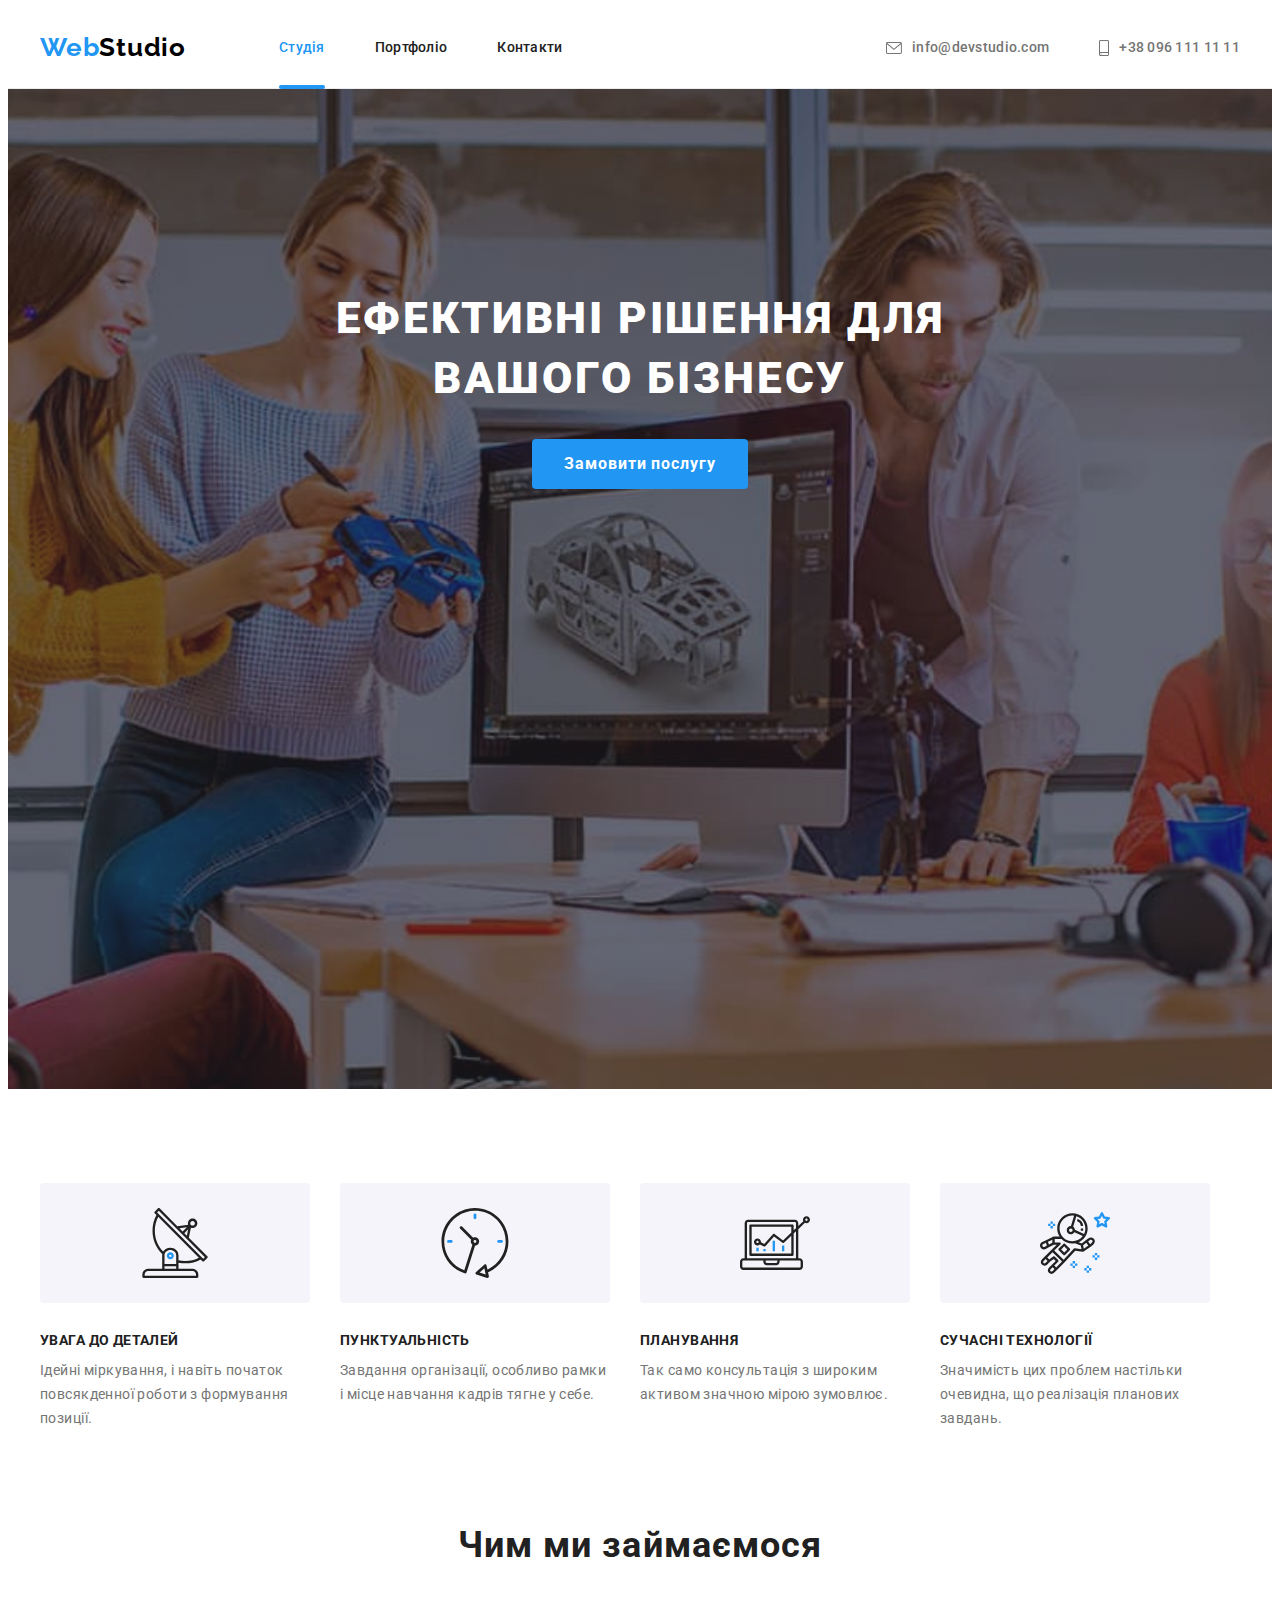
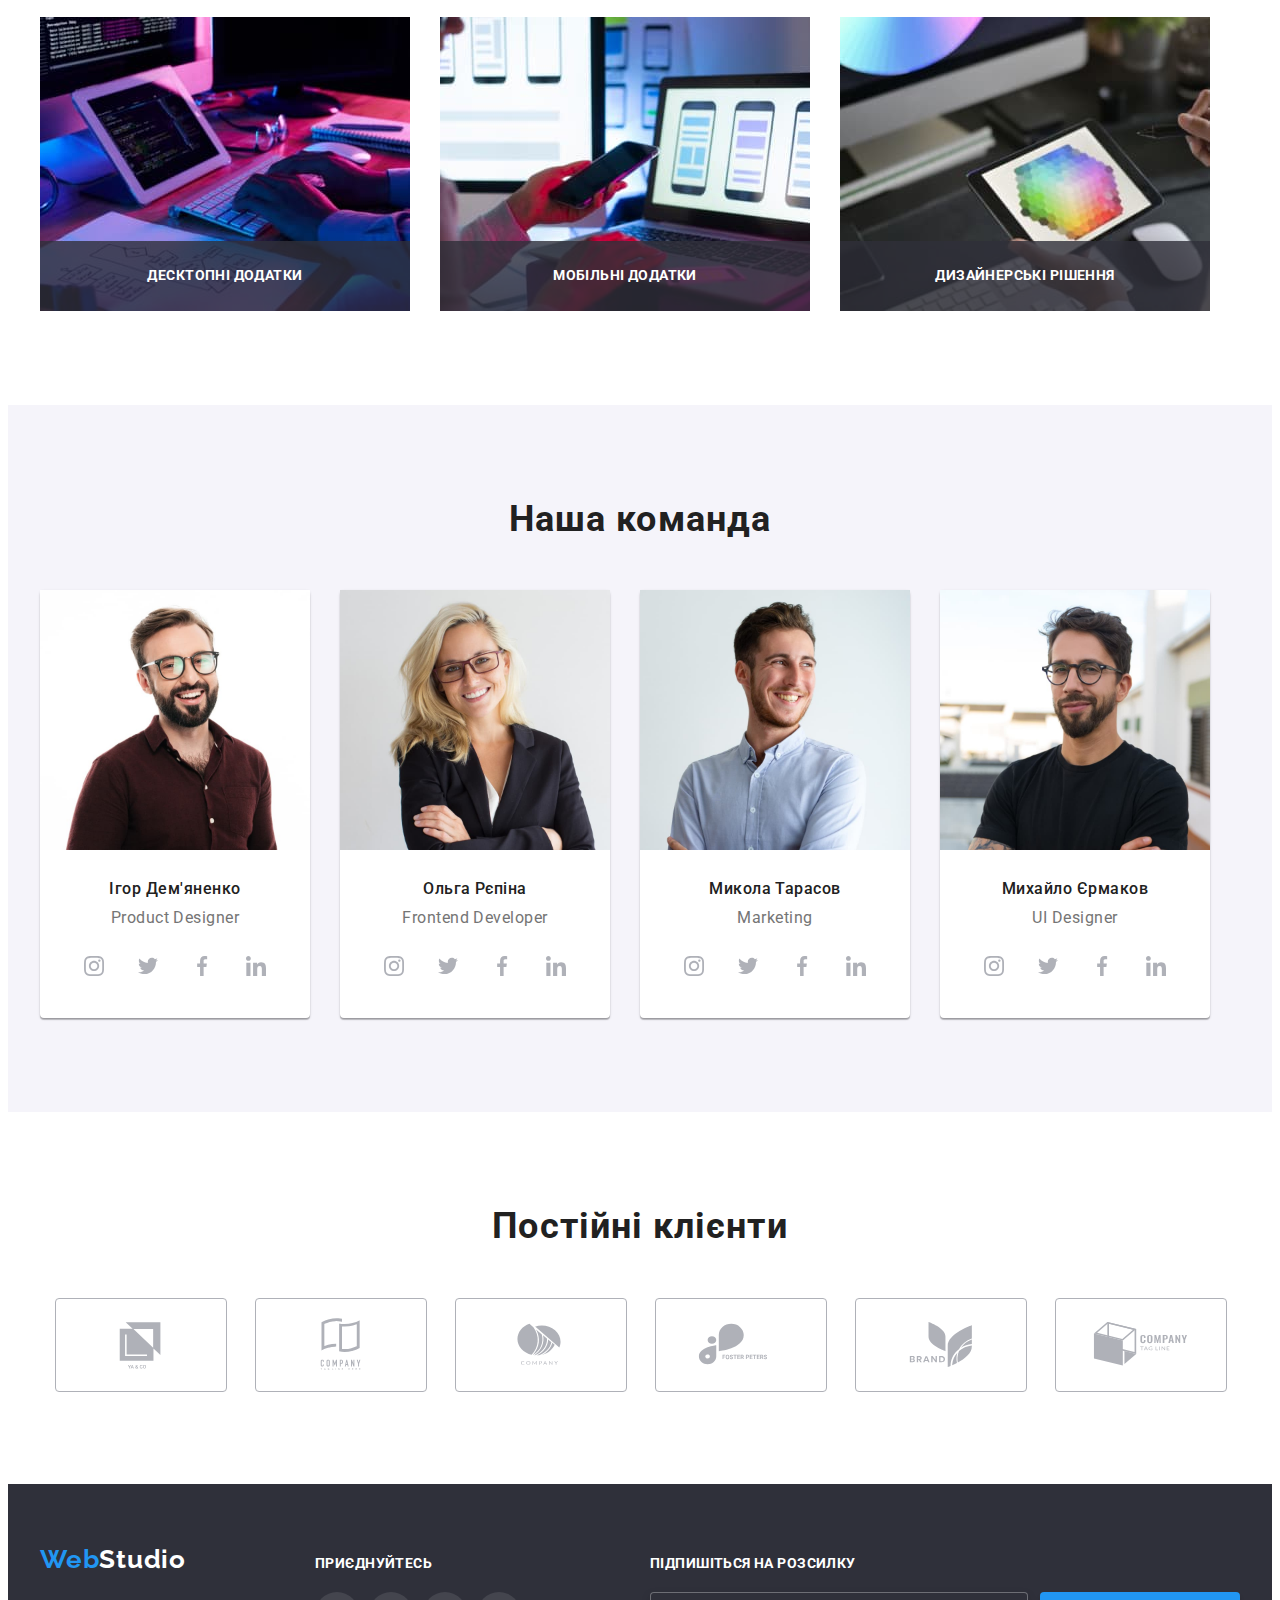
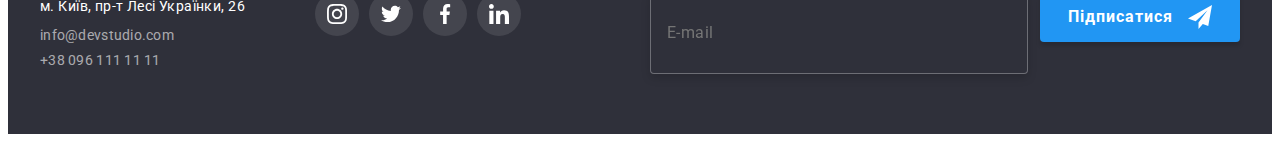
==== index.html @ d5116805 "Initial commit" ====
<!DOCTYPE html>
<html lang="uk">
  <head>
    <meta charset="UTF-8" />
    <meta http-equiv="X-UA-Compatible" content="IE=edge" />
    <meta name="viewport" content="width=device-width, initial-scale=1.0" />
    <title>Document</title>
    <link rel="preconnect" href="https://fonts.googleapis.com" />
    <link rel="preconnect" href="https://fonts.gstatic.com" crossorigin />
    <link href="https://fonts.googleapis.com/css2?family=Raleway:wght@700&family=Roboto:wght@400;500;700;900&display=swap" rel="stylesheet" />
    <!-- Modern-normalize -->
    <link
      rel="stylesheet"
      href="https://cdnjs.cloudflare.com/ajax/libs/modern-normalize/1.1.0/modern-normalize.min.css"
      integrity="sha512-wpPYUAdjBVSE4KJnH1VR1HeZfpl1ub8YT/NKx4PuQ5NmX2tKuGu6U/JRp5y+Y8XG2tV+wKQpNHVUX03MfMFn9Q=="
      crossorigin="anonymous"
      referrerpolicy="no-referrer"
    />
    <link rel="stylesheet" href="./css/main.min.css" />
    <!-- <link rel="stylesheet" href="./css/styles.css" /> -->
  </head>

  <body>
    <!--Шапка сайта-->
    <header class="header">
      <div class="container header__container">
        <a href="./index.html" class="logo" lang="en"><span class="logo-web">Web</span>Studio</a>
        <nav>
          <ul class="header__list">
            <li class="header__item"><a href="./index.html" class="header__link--act">Студія</a></li>
            <li class="header__item"><a href="./portfolio.html" class="header__link">Портфоліо</a></li>
            <li class="header__item"><a href="" class="header__link">Контакти</a></li>
          </ul>
        </nav>
        <ul class="header-contact">
          <li class="header-contact__item">
            <a href="mailto:info@devstudio.com" class="header-contact__link"
              ><svg class="header-contact__icon" width="16" height="12">
                <use xlink:href="./img/img-dz-four/symbol-defs.svg#email"></use></svg
              >info@devstudio.com</a
            >
          </li>
          <li class="header-contact__item">
            <a href="tel:+380961111111" class="header-contact__link"
              ><svg class="header-contact__icon" width="10" height="16">
                <use xlink:href="./img/img-dz-four/symbol-defs.svg#phone"></use></svg
              >+38 096 111 11 11</a
            >
          </li>
        </ul>
      </div>
    </header>
    <!-- Секция герой -->
    <main class="main-studio">
      <section class="hero bg-hero">
        <div class="hero__container">
          <h1 class="hero__slogan">Ефективні рішення для вашого бізнесу</h1>
          <button class="hero__button" name="choise" value="mainbutton" type="button" data-modal-open>Замовити послугу</button>
        </div>
        <!-- МОДАЛЬНОЕ ОКНО -->
        <div class="backdrop is-hidden" data-modal>
          <div class="modal">
            <button type="button" class="modal__btn" data-modal-close>
              <svg class="modal-btn__icon" width="18" height="18">
                <use xlink:href="./img/img-dz-four/symbol-defs.svg#close"></use>
              </svg>
            </button>
            <form class="register-form" name="register-form">
              <strong class="register-form__heading">Залиште свої дані, ми вам передзвонимо</strong>

              <div class="register-form__group" role="group">
                <label class="register-form__label">
                  <span class="register-form__name">Ім'я</span>
                  <input class="register-form__input" type="text" name="text" />
                  <svg class="register-form__icon" width="18" height="18">
                    <use href="./img/img-dz-four/symbol-defs.svg#icon-man"></use>
                  </svg>
                </label>

                <label class="register-form__label">
                  <span class="register-form__name">Телефон</span>
                  <input class="register-form__input" type="tel" name="tel" />
                  <svg class="register-form__icon" width="18" height="18">
                    <use href="./img/img-dz-four/symbol-defs.svg#icon-phone-black"></use>
                  </svg>
                </label>

                <label class="register-form__label">
                  <span class="register-form__name">Пошта</span>
                  <input class="register-form__input" type="email" name="email" />
                  <svg class="register-form__icon" width="18" height="18">
                    <use href="./img/img-dz-four/symbol-defs.svg#icon-email-black"></use>
                  </svg>
                </label>

                <label class="register-form__label">
                  <span class="register-form__title">Коментар</span>
                  <textarea class="register-form__message" name="coment" rows="4" placeholder="Введіть текст"></textarea>
                </label>
              </div>

              <label class="register-form__agreement">
                <input class="register-form__checkbox register-form__visually-hidden" type="checkbox" name="privat" id="privat" />
                <svg class="register-form__agreement-icons" width="18" height="18">
                  <use class="register-form__icon-checked" href="./img/img-dz-four/symbol-defs.svg#icon-icon-check"></use>
                  <use class="register-form__icon-unchecked" href="./img/img-dz-four/symbol-defs.svg#icon-Vector"></use>
                </svg>
                <span class="register-form__desc">Погоджуюся з розсилкою та приймаю <a class="register-form__link" href="#">Умови договору</a></span>
              </label>
              <button class="register-form__btn" type="submit">Відправити</button>
            </form>
          </div>
        </div>
      </section>
      <section class="feature">
        <div class="container">
          <h2 class="feature__hiden-txt">особливості</h2>
          <ul class="feature__list">
            <li class="feature__item">
              <div class="feature__directions-link">
                <svg class="feature__directions-icon" width="70" height="70">
                  <use xlink:href="./img/img-dz-four/symbol-defs.svg#antenna"></use>
                </svg>
              </div>
              <h3 class="feature__title">Увага до деталей</h3>
              <p class="feature__txt">Ідейні міркування, і навіть початок повсякденної роботи з формування позиції.</p>
            </li>
            <li class="feature__item">
              <div class="feature__directions-link">
                <svg class="feature__directions-icon" width="70" height="70">
                  <use xlink:href="./img/img-dz-four/symbol-defs.svg#clock"></use>
                </svg>
              </div>
              <h3 class="feature__title">Пунктуальність</h3>
              <p class="feature__txt">Завдання організації, особливо рамки і місце навчання кадрів тягне у себе.</p>
            </li>
            <li class="feature__item">
              <div class="feature__directions-link">
                <svg class="feature__directions-icon" width="70" height="70">
                  <use xlink:href="./img/img-dz-four/symbol-defs.svg#diagram"></use>
                </svg>
              </div>
              <h3 class="feature__title">Планування</h3>
              <p class="feature__txt">Так само консультація з широким активом значною мірою зумовлює.</p>
            </li>
            <li class="feature__item">
              <div class="feature__directions-link">
                <svg class="feature__directions-icon" width="70" height="70">
                  <use xlink:href="./img/img-dz-four/symbol-defs.svg#astronaut"></use>
                </svg>
              </div>
              <h3 class="feature__title">Сучасні технології</h3>
              <p class="feature__txt">Значимість цих проблем настільки очевидна, що реалізація планових завдань.</p>
            </li>
          </ul>
        </div>
      </section>
      <section class="services">
        <div class="container">
          <h2 class="services__title">Чим ми займаємося</h2>
          <ul class="services__list">
            <li class="services__item">
              <div class="services__box-imgtext">
                <img src="./img/a.jpg" class="services__works-foto" alt="чоловічі руки пишуть код" width="370" height="294" />
                <p class="services__imgtext">Десктопні додатки</p>
              </div>
            </li>
            <li class="services__item">
              <div class="services__box-imgtext">
                <img src="./img/b.jpg" class="services__works-foto" alt="жіночі руки тримають телефон" width="370" height="294" />
                <p class="services__imgtext">Мобільні додатки</p>
              </div>
            </li>
            <li class="services__item">
              <div class="services__box-imgtext">
                <img src="./img/c.jpg" class="services__works-foto" alt="жіночі руки тримають планшет та малюють на ньому" width="370" height="294" />
                <p class="services__imgtext">Дизайнерські рішення</p>
              </div>
            </li>
          </ul>
        </div>
      </section>
      <section class="team">
        <div class="container">
          <h3 class="team__title">Наша команда</h3>
          <ul class="team__list">
            <li class="team__item">
              <img src="./img/img3.jpg" class="team__foto" alt="світловолосий чоловік в окулярах та червоній сорочці" width="270" height="260" />
              <div class="team__box">
                <h3 class="team__works-name">Ігор Дем'яненко</h3>
                <p class="team__works-profession" lang="en">Product Designer</p>
                <ul class="team__socnet-list">
                  <li class="team__socnet-item">
                    <a class="team__socnet-link" href="#">
                      <svg class="team__socnet-icon" width="20" height="20">
                        <use href="./img/img-dz-four/symbol-defs.svg#instagram"></use>
                      </svg>
                    </a>
                  </li>
                  <li class="team__socnet-item">
                    <a class="team__socnet-link" href="#">
                      <svg class="team__socnet-icon" width="20" height="20">
                        <use href="./img/img-dz-four/symbol-defs.svg#twitter"></use>
                      </svg>
                    </a>
                  </li>
                  <li class="team__socnet-item">
                    <a class="team__socnet-link" href="#">
                      <svg class="team__socnet-icon" width="20" height="20">
                        <use href="./img/img-dz-four/symbol-defs.svg#facebook"></use>
                      </svg>
                    </a>
                  </li>
                  <li class="team__socnet-item">
                    <a class="team__socnet-link" href="#">
                      <svg class="team__socnet-icon" width="20" height="20">
                        <use href="./img/img-dz-four/symbol-defs.svg#linkedin"></use>
                      </svg>
                    </a>
                  </li>
                </ul>
              </div>
            </li>
            <li class="team__item">
              <img src="./img/img4.jpg" class="team__foto" alt="світловолоса жінка в окулярах та чорному жакеті" width="270" height="260" />
              <div class="team__box">
                <h3 class="team__works-name">Ольга Рєпіна</h3>
                <p class="team__works-profession" lang="en">Frontend Developer</p>
                <ul class="team__socnet-list">
                  <li class="team__socnet-item">
                    <a class="team__socnet-link" href="#">
                      <svg class="team__socnet-icon" width="20" height="20">
                        <use href="./img/img-dz-four/symbol-defs.svg#instagram"></use>
                      </svg>
                    </a>
                  </li>
                  <li class="team__socnet-item">
                    <a class="team__socnet-link" href="#">
                      <svg class="team__socnet-icon" width="20" height="20">
                        <use href="./img/img-dz-four/symbol-defs.svg#twitter"></use>
                      </svg>
                    </a>
                  </li>
                  <li class="team__socnet-item">
                    <a class="team__socnet-link" href="#">
                      <svg class="team__socnet-icon" width="20" height="20">
                        <use href="./img/img-dz-four/symbol-defs.svg#facebook"></use>
                      </svg>
                    </a>
                  </li>
                  <li class="team__socnet-item">
                    <a class="team__socnet-link" href="#">
                      <svg class="team__socnet-icon" width="20" height="20">
                        <use href="./img/img-dz-four/symbol-defs.svg#linkedin"></use>
                      </svg>
                    </a>
                  </li>
                </ul>
              </div>
            </li>
            <li class="team__item">
              <img src="./img/img5.jpg" class="team__foto" alt="світловолосий чоловік в білій сорочці" width="270" height="260" />
              <div class="team__box">
                <h3 class="team__works-name">Микола Тарасов</h3>
                <p class="team__works-profession" lang="en">Marketing</p>
                <ul class="team__socnet-list">
                  <li class="team__socnet-item">
                    <a class="team__socnet-link" href="#">
                      <svg class="team__socnet-icon" width="20" height="20">
                        <use href="./img/img-dz-four/symbol-defs.svg#instagram"></use>
                      </svg>
                    </a>
                  </li>
                  <li class="team__socnet-item">
                    <a class="team__socnet-link" href="#">
                      <svg class="team__socnet-icon" width="20" height="20">
                        <use href="./img/img-dz-four/symbol-defs.svg#twitter"></use>
                      </svg>
                    </a>
                  </li>
                  <li class="team__socnet-item">
                    <a class="team__socnet-link" href="#">
                      <svg class="team__socnet-icon" width="20" height="20">
                        <use href="./img/img-dz-four/symbol-defs.svg#facebook"></use>
                      </svg>
                    </a>
                  </li>
                  <li class="team__socnet-item">
                    <a class="team__socnet-link" href="#">
                      <svg class="team__socnet-icon" width="20" height="20">
                        <use href="./img/img-dz-four/symbol-defs.svg#linkedin"></use>
                      </svg>
                    </a>
                  </li>
                </ul>
              </div>
            </li>
            <li class="team__item">
              <img src="./img/img6.jpg" class="team__foto" alt="темноволосий чоловік в окулярах та чорній сорочці" width="270" height="260" />
              <div class="team__box">
                <h3 class="team__works-name">Михайло Єрмаков</h3>
                <p class="team__works-profession" lang="en">UI Designer</p>
                <ul class="team__socnet-list">
                  <li class="team__socnet-item">
                    <a class="team__socnet-link" href="#">
                      <svg class="team__socnet-icon" width="20" height="20">
                        <use href="./img/img-dz-four/symbol-defs.svg#instagram"></use>
                      </svg>
                    </a>
                  </li>
                  <li class="team__socnet-item">
                    <a class="team__socnet-link" href="#">
                      <svg class="team__socnet-icon" width="20" height="20">
                        <use href="./img/img-dz-four/symbol-defs.svg#twitter"></use>
                      </svg>
                    </a>
                  </li>
                  <li class="team__socnet-item">
                    <a class="team__socnet-link" href="#">
                      <svg class="team__socnet-icon" width="20" height="20">
                        <use href="./img/img-dz-four/symbol-defs.svg#facebook"></use>
                      </svg>
                    </a>
                  </li>
                  <li class="team__socnet-item">
                    <a class="team__socnet-link" href="#">
                      <svg class="team__socnet-icon" width="20" height="20">
                        <use href="./img/img-dz-four/symbol-defs.svg#linkedin"></use>
                      </svg>
                    </a>
                  </li>
                </ul>
              </div>
            </li>
          </ul>
        </div>
      </section>
      <section class="client">
        <div class="container">
          <h3 class="client__title">Постійні клієнти</h3>
          <ul class="client__list">
            <li class="client__item">
              <a class="client__link" href="#"
                ><svg class="client__logo" width="106" height="60">
                  <use href="./img/img-dz-four/symbol-defs.svg#Logo1"></use></svg
              ></a>
            </li>
            <li class="client__item">
              <a class="client__link" href="#"
                ><svg class="client__logo" width="106" height="60">
                  <use href="./img/img-dz-four/symbol-defs.svg#Logo2"></use></svg
              ></a>
            </li>
            <li class="client__item">
              <a class="client__link" href="#"
                ><svg class="client__logo" width="106" height="60">
                  <use href="./img/img-dz-four/symbol-defs.svg#Logo3"></use></svg
              ></a>
            </li>
            <li class="client__item">
              <a class="client__link" href="#"
                ><svg class="client__logo" width="106" height="60">
                  <use href="./img/img-dz-four/symbol-defs.svg#Logo4"></use></svg
              ></a>
            </li>
            <li class="client__item">
              <a class="client__link" href="#"
                ><svg class="client__logo" width="106" height="60">
                  <use href="./img/img-dz-four/symbol-defs.svg#Logo5"></use></svg
              ></a>
            </li>
            <li class="client__item">
              <a class="client__link" href="#"
                ><svg class="client__logo" width="106" height="60">
                  <use href="./img/img-dz-four/symbol-defs.svg#Logo6"></use></svg
              ></a>
            </li>
          </ul>
        </div>
      </section>
    </main>

    <footer class="footer">
      <div class="container footer__container">
        <div>
          <a href="./index.html" class="footer__logo" lang="en"><span class="logo-web">Web</span>Studio</a>
          <address class="footer__address">
            <ul class="footer__list">
              <li class="footer__item"><a href="" class="footer__map">м. Київ, пр-т Лесі Українки, 26</a></li>
              <li class="footer__item"><a href="mailto:info@devstudio.com" class="footer__contact">info@devstudio.com</a></li>
              <li class="footer__item"><a href="tel:+380961111111" class="footer__contact">+38 096 111 11 11</a></li>
            </ul>
          </address>
        </div>
        <div class="footer__goin">
          <p class="footer__title">приєднуйтесь</p>
          <ul class="footer__soc-list">
            <li class="footer__soc-item">
              <a href="#" class="footer__soc-link">
                <svg class="footer__soc-icon" width="20" height="20">
                  <use xlink:href="./img/img-dz-four/symbol-defs.svg#instagram"></use>
                </svg>
              </a>
            </li>
            <li class="footer__soc-item">
              <a href="#" class="footer__soc-link">
                <svg class="footer__soc-icon" width="20" height="20">
                  <use xlink:href="./img/img-dz-four/symbol-defs.svg#twitter"></use>
                </svg>
              </a>
            </li>
            <li class="footer__soc-item">
              <a href="#" class="footer__soc-link">
                <svg class="footer__soc-icon" width="20" height="20">
                  <use xlink:href="./img/img-dz-four/symbol-defs.svg#facebook"></use>
                </svg>
              </a>
            </li>
            <li class="footer__soc-item">
              <a href="#" class="footer__soc-link">
                <svg class="footer__soc-icon" width="20" height="20">
                  <use xlink:href="./img/img-dz-four/symbol-defs.svg#linkedin"></use>
                </svg>
              </a>
            </li>
          </ul>
        </div>
        <div class="footer__subscribe">
          <p class="footer__subscribe-title">Підпишіться на розсилку</p>
          <form action="#" class="footer__subscribe-form">
            <input type="email" name="email" class="footer__subscribe-email" placeholder="E-mail" />
            <button type="submit" class="footer__subscribe-button">
              Підписатися<svg width="24" height="24" class="footer__subscribe-img">
                <use xlink:href="./img/img-dz-four/symbol-defs.svg#icon-icon-send"></use>
              </svg>
            </button>
          </form>
        </div>
      </div>
    </footer>
    <script src="./js/modal.js"></script>
  </body>
</html>
---- css/main.min.css ----
body{background-color:#fff;color:#757575;font-family:roboto,sans-serif}ul{list-style:none;margin:0;padding:0}.container{width:1200px;padding-left:15px;padding-right:15px;margin-left:auto;margin-right:auto}h1,h2,h3,h4,h5,h6,p{margin:0}img{display:block;max-width:100%;height:auto}section{padding-top:94px;padding-bottom:94px}.header{background-color:#fff;border-bottom:1px solid #ececec}.header__container{display:-webkit-box;display:-ms-flexbox;display:flex;-webkit-box-align:center;-ms-flex-align:center;align-items:center}nav{display:-webkit-box;display:-ms-flexbox;display:flex;-webkit-box-pack:center;-ms-flex-pack:center;justify-content:center}.header__item{margin-right:50px}.header__item:last-child{margin-right:0}.logo{padding-top:24px;padding-bottom:25px;display:-webkit-inline-box;display:-ms-inline-flexbox;display:inline-flex;margin-right:93px;font-family:Raleway;font-size:26px;font-weight:700;line-height:1.19;letter-spacing:.03em;color:#000;text-decoration:none}.logo-web{color:#2196f3}.header__list{display:-webkit-box;display:-ms-flexbox;display:flex;-webkit-box-orient:horizontal;-webkit-box-direction:normal;-ms-flex-direction:row;flex-direction:row}.header__link,.header__link--act{display:inline-block;padding-top:32px;padding-bottom:32px;font-size:14px;font-weight:500;line-height:1.14;letter-spacing:.02em;color:#212121;text-decoration:none;-webkit-transition:color 250ms cubic-bezier(0.4, 0, 0.2, 1);transition:color 250ms cubic-bezier(0.4, 0, 0.2, 1)}.header__link:hover,.header__link--act:hover,.header__link:focus,.header__link--act:focus{color:#2196f3}.header__link--act{color:#2196f3;position:relative}.header__link--act:hover,.header__link--act:focus{color:#2196f3}.header__link--act::after{content:"";position:absolute;bottom:-1px;left:0;display:block;width:100%;height:4px;background-color:#2196f3;border-radius:2px}.header-contact{margin-left:auto;display:-webkit-box;display:-ms-flexbox;display:flex;-webkit-box-orient:horizontal;-webkit-box-direction:normal;-ms-flex-direction:row;flex-direction:row}.header-contact__item{margin-right:50px}.header-contact__item:last-child{margin-right:0}.header-contact__link{display:-webkit-box;display:-ms-flexbox;display:flex;-webkit-box-align:center;-ms-flex-align:center;align-items:center;padding-top:32px;padding-bottom:32px;font-size:14px;font-weight:500;line-height:1.14;letter-spacing:.02em;color:#757575;text-decoration:none;-webkit-transition:color 250ms cubic-bezier(0.4, 0, 0.2, 1);transition:color 250ms cubic-bezier(0.4, 0, 0.2, 1)}.header-contact__link:hover,.header-contact__link:focus{color:#2196f3}.header-contact__link:hover .header-contact__icon,.header-contact__link:focus .header-contact__icon{fill:#2196f3}.header-contact__icon{fill:#757575;margin-right:10px;-webkit-transition:fill 250ms cubic-bezier(0.4, 0, 0.2, 1);transition:fill 250ms cubic-bezier(0.4, 0, 0.2, 1)}.hero{padding-top:200px;padding-bottom:200px}.hero>.hero__container{text-align:center;width:700px;padding-left:15px;padding-right:15px;margin-left:auto;margin-right:auto}.bg-hero{max-width:1600px;min-height:600px;margin-left:auto;margin-right:auto;background-image:-webkit-gradient(linear, left top, right top, from(rgba(47, 48, 58, 0.4)), to(rgba(47, 48, 58, 0.4))),url(../img/img-dz-four/мм.jpg);background-image:linear-gradient(to right, rgba(47, 48, 58, 0.4), rgba(47, 48, 58, 0.4)),url(../img/img-dz-four/мм.jpg);background-repeat:no-repeat;background-position:center;background-size:cover;background-color:#2f303a}.hero__slogan{font-size:44px;font-weight:900;line-height:1.36;letter-spacing:.06em;margin-bottom:30px;text-transform:uppercase;color:#fff}.hero__button{font-family:inherit;font-size:16px;font-weight:700;line-height:1.87;letter-spacing:.06em;border-radius:4px;padding:10px 32px;display:inline-block;min-width:216px;text-align:center;border:0px;cursor:pointer;color:#fff;background-color:#2196f3;-webkit-transition:background-color 250ms cubic-bezier(0.4, 0, 0.2, 1);transition:background-color 250ms cubic-bezier(0.4, 0, 0.2, 1)}.hero__button:hover,.hero__button:focus{background-color:#188ce8}.backdrop{position:fixed;top:0;left:0;width:100%;height:100%;background:rgba(0,0,0,.2);opacity:1;-webkit-transition:opacity 1400ms linear,visibility 1400ms linear;transition:opacity 1400ms linear,visibility 1400ms linear}.backdrop.is-hidden{opacity:0;visibility:hidden;pointer-events:none}.backdrop.is-hidden .modal{opacity:0;visibility:hidden;pointer-events:none;-webkit-transform:translate(-50%, -50%) scale(1) rotate(0deg);transform:translate(-50%, -50%) scale(1) rotate(0deg);-webkit-transition:opacity 1400ms linear,visibility 1400ms linear;transition:opacity 1400ms linear,visibility 1400ms linear}.modal{position:absolute;top:50%;left:50%;-webkit-transform:translate(-50%, -50%);transform:translate(-50%, -50%);width:528px;height:581px;background:#fff;-webkit-box-shadow:0px 1px 3px rgba(0,0,0,.12),0px 1px 1px rgba(0,0,0,.14),0px 2px 1px rgba(0,0,0,.2);box-shadow:0px 1px 3px rgba(0,0,0,.12),0px 1px 1px rgba(0,0,0,.14),0px 2px 1px rgba(0,0,0,.2);border-radius:4px;-webkit-transition:-webkit-transform 500ms ease-in-out;transition:-webkit-transform 500ms ease-in-out;transition:transform 500ms ease-in-out;transition:transform 500ms ease-in-out, -webkit-transform 500ms ease-in-out;padding:40px}.modal__btn{position:absolute;top:8px;right:8px;display:-webkit-box;display:-ms-flexbox;display:flex;-webkit-box-align:center;-ms-flex-align:center;align-items:center;-webkit-box-pack:center;-ms-flex-pack:center;justify-content:center;width:30px;height:30px;background:#fff;border:1px solid rgba(0,0,0,.1);border-radius:50%;cursor:pointer}.modal__btn>.modal-btn__icon{fill:#000;-webkit-transition:fill 250ms cubic-bezier(0.4, 0, 0.2, 1);transition:fill 250ms cubic-bezier(0.4, 0, 0.2, 1)}.modal__btn:hover .modal-btn__icon,.modal__btn:focus .modal-btn__icon{fill:#2196f3}.register-form__visually-hidden{position:absolute;width:1px;height:1px;margin:-1px;border:0;padding:0;white-space:nowrap;-webkit-clip-path:inset(100%);clip-path:inset(100%);clip:rect(0 0 0 0);overflow:hidden}.register-form__heading{display:block;text-align:center;font-size:20px;margin-bottom:12px;color:#212121;line-height:1.15;letter-spacing:.03em}.register-form__group{margin-bottom:20px}.register-form__label{position:relative;display:block;margin-bottom:10px}.register-form__label:last-child{margin-bottom:0}.register-form__name{display:block;font-size:12px;margin-bottom:4px;line-height:1.1666666667}.register-form__input{width:100%;display:block;height:40px;padding-left:42px;padding-right:42px;border:1px solid rgba(33,33,33,.2);border-radius:4px;outline:rgba(0,0,0,0);-webkit-transition:border-color 400ms;transition:border-color 400ms}.register-form__input:focus,.register-form__input:hover{border-color:#2196f3}.register-form__input:focus~.register-form__icon,.register-form__input:hover~.register-form__icon{fill:#2196f3}.register-form__icon{position:absolute;fill:#212121;top:50%;left:10px;-webkit-transition:fill 400ms;transition:fill 400ms}.register-form__title{display:block;font-size:14px;margin-bottom:4px}.register-form__message{display:block;width:100%;height:120px;padding:18px;font-size:14px;resize:none;outline:rgba(0,0,0,0);border:1px solid rgba(33,33,33,.2);border-radius:4px}.register-form__message::-webkit-input-placeholder{font-size:12px}.register-form__message::-moz-placeholder{font-size:12px}.register-form__message:-ms-input-placeholder{font-size:12px}.register-form__message::-ms-input-placeholder{font-size:12px}.register-form__message::placeholder{font-size:12px}.register-form__message:hover,.register-form__message:focus{border-color:#2196f3}.register-form__agreement{display:-webkit-box;display:-ms-flexbox;display:flex;-webkit-box-align:center;-ms-flex-align:center;align-items:center;-webkit-box-pack:center;-ms-flex-pack:center;justify-content:center;gap:10px;margin-bottom:30px}.register-form__icon-checked{opacity:0;fill:#188ce8;-webkit-transition:opacity 400ms;transition:opacity 400ms}.register-form__checkbox:checked+.register-form__agreement-icons .register-form__icon-checked{opacity:1}.register-form__icon-unchecked{-webkit-transition:opacity 400ms;transition:opacity 400ms}.register-form__checkbox:checked+.register-form__agreement-icons .register-form__icon-unchecked{opacity:0}.register-form__checkbox+.register-form__agreement-icons .register-form__icon-unchecked{-webkit-transition:opacity 250ms cubic-bezier(0.4, 0, 0.2, 1);transition:opacity 250ms cubic-bezier(0.4, 0, 0.2, 1)}.register-form__checkbox:focus+.register-form__agreement-icons .register-form__icon-unchecked{opacity:0}.register-form__checkbox:focus+.register-form__agreement-icons{border-radius:2px;border:2px solid #188ce8}.register-form__checkbox:focus+.register-form__agreement-icons{-webkit-transition:border 250ms cubic-bezier(0.4, 0, 0.2, 1);transition:border 250ms cubic-bezier(0.4, 0, 0.2, 1)}.register-form__desc{font-size:14px;-webkit-user-select:none;-moz-user-select:none;-ms-user-select:none;user-select:none}.register-form__link{color:#2196f3}.register-form__btn{font-family:inherit;font-size:16px;font-weight:700;line-height:1.87;letter-spacing:.06em;border-radius:4px;padding:10px 52px;min-width:200px;min-height:50px;text-align:center;border:0px;cursor:pointer;color:#fff;background-color:#2196f3;-webkit-transition:background-color 250ms cubic-bezier(0.4, 0, 0.2, 1);transition:background-color 250ms cubic-bezier(0.4, 0, 0.2, 1);display:block;margin:0 auto}.register-form__btn:hover,.register-form__btn:focus{background-color:#188ce8}.feature__hiden-txt{position:absolute;width:1px;height:1px;margin:-1px;border:0;padding:0;white-space:nowrap;-webkit-clip-path:inset(100%);clip-path:inset(100%);clip:rect(0 0 0 0);overflow:hidden}.feature__list{display:-webkit-inline-box;display:-ms-inline-flexbox;display:inline-flex}.feature__item{-ms-flex-preferred-size:270px;flex-basis:270px;margin-right:30px}.feature__item:last-child{margin-right:0}.feature__directions-link{display:-webkit-box;display:-ms-flexbox;display:flex;-webkit-box-align:center;-ms-flex-align:center;align-items:center;-webkit-box-pack:center;-ms-flex-pack:center;justify-content:center;width:270px;height:120px;background:#f5f4fa;border-radius:4px;margin-bottom:30px}.feature__directions-icon{fill:#afb1b8}.feature__title{margin-top:0;margin-bottom:10px;font-size:14px;font-weight:700;line-height:1.14;letter-spacing:.03em;color:#212121;text-transform:uppercase}.feature__txt{margin-top:0;margin-bottom:0;font-size:14px;line-height:1.71;letter-spacing:.03em;color:#757575}.services{padding-top:0}.services__title{margin-bottom:50px;font-size:36px;font-weight:700;line-height:1.16;letter-spacing:.03em;text-align:center;color:#212121}.services__list{display:-webkit-box;display:-ms-flexbox;display:flex;gap:30px}.services__item{display:-webkit-box;display:-ms-flexbox;display:flex}.services__box-imgtext{position:relative}.services__imgtext{position:absolute;bottom:0;width:370px;height:70px;display:-webkit-box;display:-ms-flexbox;display:flex;-webkit-box-pack:center;-ms-flex-pack:center;justify-content:center;-webkit-box-align:center;-ms-flex-align:center;align-items:center;font-weight:700;font-size:14px;line-height:1.14;text-align:center;letter-spacing:.03em;text-transform:uppercase;color:#fff;background:rgba(47,48,58,.8)}.team{text-align:center;background-color:#f5f4fa}.team__title{margin-bottom:50px;font-size:36px;font-weight:700;line-height:1.16;letter-spacing:.03em;text-align:center;color:#212121}.team__list{display:-webkit-box;display:-ms-flexbox;display:flex;gap:30px}.team__item{background-color:#fff;border-radius:4px;width:270px;-webkit-box-shadow:0px 1px 3px rgba(0,0,0,.12),0px 1px 1px rgba(0,0,0,.14),0px 2px 1px rgba(0,0,0,.2);box-shadow:0px 1px 3px rgba(0,0,0,.12),0px 1px 1px rgba(0,0,0,.14),0px 2px 1px rgba(0,0,0,.2)}.team__item:last-child{margin-right:0}.team__foto{margin-top:0}.team__box{display:-webkit-box;display:-ms-flexbox;display:flex;-webkit-box-orient:vertical;-webkit-box-direction:normal;-ms-flex-direction:column;flex-direction:column;padding:30px}.team__works-name{margin-bottom:10px;font-size:16px;font-weight:500;line-height:1.18;letter-spacing:.03em;color:#212121}.team__works-profession{font-size:16px;line-height:1.18;letter-spacing:.03em;margin-bottom:16px}.team__socnet-list{display:-webkit-box;display:-ms-flexbox;display:flex;-webkit-box-pack:center;-ms-flex-pack:center;justify-content:center}.team__socnet-item{width:44px;height:44px;margin-right:10px}.team__socnet-item:last-child{margin-right:0px}.team__socnet-link{display:-webkit-box;display:-ms-flexbox;display:flex;-webkit-box-align:center;-ms-flex-align:center;align-items:center;-webkit-box-pack:center;-ms-flex-pack:center;justify-content:center;width:100%;height:100%;border-radius:50%;background-color:#fff;fill:#afb1b8;-webkit-transition:background-color 250ms cubic-bezier(0.4, 0, 0.2, 1),fill 250ms cubic-bezier(0.4, 0, 0.2, 1);transition:background-color 250ms cubic-bezier(0.4, 0, 0.2, 1),fill 250ms cubic-bezier(0.4, 0, 0.2, 1)}.team__socnet-link:hover,.team__socnet-link:focus{background-color:#2196f3;color:#fff;cursor:pointer}.team__socnet-link:hover .team__socnet-icon,.team__socnet-link:focus .team__socnet-icon{fill:#fff}.team__socnet-icon{fill:#afb1b8;-webkit-transition:fill 250ms cubic-bezier(0.4, 0, 0.2, 1);transition:fill 250ms cubic-bezier(0.4, 0, 0.2, 1)}.client__title{margin-bottom:50px;font-size:36px;font-weight:700;line-height:1.16;letter-spacing:.03em;text-align:center;color:#212121}.client__list{display:-webkit-box;display:-ms-flexbox;display:flex;-webkit-box-pack:center;-ms-flex-pack:center;justify-content:center;margin-top:50px}.client__item{width:170px;height:92px;margin-right:30px}.client__item:last-child{margin-right:0px}.client__link{display:-webkit-box;display:-ms-flexbox;display:flex;-webkit-box-align:center;-ms-flex-align:center;align-items:center;-webkit-box-pack:center;-ms-flex-pack:center;justify-content:center;width:100%;height:100%;outline:rgba(0,0,0,0);border:1px solid #afb1b8;border-radius:4px;background-color:#fff;-webkit-transition:border-color 250ms cubic-bezier(0.4, 0, 0.2, 1),fill 250ms cubic-bezier(0.4, 0, 0.2, 1);transition:border-color 250ms cubic-bezier(0.4, 0, 0.2, 1),fill 250ms cubic-bezier(0.4, 0, 0.2, 1)}.client__link:hover,.client__link:focus{border:1px solid #2196f3}.client__link:hover .client__logo,.client__link:focus .client__logo{fill:#2196f3}.client__logo{fill:#afb1b8;-webkit-transition:fill 250ms cubic-bezier(0.4, 0, 0.2, 1);transition:fill 250ms cubic-bezier(0.4, 0, 0.2, 1)}.footer{padding-bottom:60px;padding-top:60px;background-color:#2f303a}.footer__container{display:-webkit-box;display:-ms-flexbox;display:flex;-webkit-box-align:baseline;-ms-flex-align:baseline;align-items:baseline}.footer__logo{display:-webkit-box;display:-ms-flexbox;display:flex;margin-bottom:20px;font-family:raleway;font-size:26px;font-weight:700;line-height:1.19;letter-spacing:.03em;color:#fff;text-decoration:none}.footer__address{font-style:normal}.footer__item{margin-bottom:9px;display:-webkit-box;display:-ms-flexbox;display:flex;-webkit-box-orient:vertical;-webkit-box-direction:normal;-ms-flex-direction:column;flex-direction:column}.footer__item:last-child{margin-bottom:0}.footer__map{font-size:14px;line-height:1.71;letter-spacing:.03em;color:#fff;text-decoration:none;-webkit-transition:color 250ms cubic-bezier(0.4, 0, 0.2, 1);transition:color 250ms cubic-bezier(0.4, 0, 0.2, 1)}.footer__map:hover,.footer__map:focus{color:#2196f3}.footer__contact{font-size:14px;font-weight:400;line-height:1.14;letter-spacing:.02em;color:rgba(255,255,255,.6);text-decoration:none;-webkit-transition:color 250ms cubic-bezier(0.4, 0, 0.2, 1);transition:color 250ms cubic-bezier(0.4, 0, 0.2, 1)}.footer__contact:hover,.footer__contact:focus{color:#2196f3}.footer__goin{margin-left:70px}.footer__title{font-weight:700;font-size:14px;line-height:1.14;letter-spacing:.03em;text-transform:uppercase;color:#fff;margin-bottom:20px}.footer__soc-list{display:-webkit-box;display:-ms-flexbox;display:flex;-webkit-box-pack:normal;-ms-flex-pack:normal;justify-content:normal}.footer__soc-item{width:44px;height:44px;margin-right:10px}.footer__soc-item:last-child{margin-right:0px}.footer__soc-link{display:-webkit-box;display:-ms-flexbox;display:flex;-webkit-box-align:center;-ms-flex-align:center;align-items:center;-webkit-box-pack:center;-ms-flex-pack:center;justify-content:center;width:100%;height:100%;border-radius:50%;background-color:rgba(255,255,255,.1);-webkit-transition:background-color 250ms cubic-bezier(0.4, 0, 0.2, 1);transition:background-color 250ms cubic-bezier(0.4, 0, 0.2, 1)}.footer__soc-link:hover,.footer__soc-link:focus{background-color:#2196f3;cursor:pointer}.footer__soc-link:hover .footer__soc-icon,.footer__soc-link:focus .footer__soc-icon{fill:#fff}.footer__soc-icon{fill:#fff;-webkit-transition:fill 250ms cubic-bezier(0.4, 0, 0.2, 1);transition:fill 250ms cubic-bezier(0.4, 0, 0.2, 1)}.footer__subscribe{margin-left:auto}.footer__subscribe-title{font-weight:700;font-size:14px;line-height:1.14;letter-spacing:.03em;text-transform:uppercase;color:#fff;margin-bottom:20px}.footer__subscribe-form{position:relative;display:-webkit-box;display:-ms-flexbox;display:flex}.footer__subscribe-email{outline:none;width:358px;height:50px;border:1px solid rgba(255,255,255,.3);-webkit-filter:drop-shadow(0px 4px 4px rgba(0, 0, 0, 0.15));filter:drop-shadow(0px 4px 4px rgba(0, 0, 0, 0.15));background:#2f303a;border-radius:4px;margin-right:12px;padding-top:15px;padding-left:16px;padding-bottom:15px;font-family:"Roboto";font-weight:400;font-size:16px;letter-spacing:.03em;color:rgba(255,255,255,.6);-webkit-transition:border-color 250ms cubic-bezier(0.4, 0, 0.2, 1);transition:border-color 250ms cubic-bezier(0.4, 0, 0.2, 1)}.footer__subscribe-email:hover,.footer__subscribe-email:focus{border-color:#188ce8}.footer__subscribe-button{width:200px;display:-webkit-inline-box;display:-ms-inline-flexbox;display:inline-flex;height:50px;background:#2196f3;-webkit-box-shadow:0px 4px 4px rgba(0,0,0,.15);box-shadow:0px 4px 4px rgba(0,0,0,.15);border:0 #2196f3;border-radius:4px;font-family:"Roboto";font-weight:700;font-size:16px;line-height:1.88;letter-spacing:.06em;color:#fff;cursor:pointer;padding:10px 28px;gap:10px;-webkit-transition:background-color 250ms cubic-bezier(0.4, 0, 0.2, 1);transition:background-color 250ms cubic-bezier(0.4, 0, 0.2, 1);-webkit-box-align:center;-ms-flex-align:center;align-items:center;-webkit-box-pack:justify;-ms-flex-pack:justify;justify-content:space-between;-ms-flex-wrap:wrap;flex-wrap:wrap}.footer__subscribe-button:hover,.footer__subscribe-button:focus{background-color:#188ce8}.portfolio__hidden-txt{position:absolute;width:1px;height:1px;margin:-1px;border:0;padding:0;white-space:nowrap;-webkit-clip-path:inset(100%);clip-path:inset(100%);clip:rect(0 0 0 0);overflow:hidden}.portfolio__list{display:-webkit-box;display:-ms-flexbox;display:flex;-webkit-box-pack:center;-ms-flex-pack:center;justify-content:center;margin-bottom:50px}.portfolio__item{display:inline flex;margin-right:8px}.portfolio__item:last-child{margin-right:0}.portfolio__button{font-family:inherit;font-size:16px;font-weight:500;line-height:1.62;letter-spacing:.03em;border-radius:4px;padding:6px 22px;display:inline-block;min-width:73px;text-align:center;border:0px;cursor:pointer;background-color:#f5f4fa;-webkit-transition:background-color 250ms cubic-bezier(0.4, 0, 0.2, 1),color 250ms cubic-bezier(0.4, 0, 0.2, 1),-webkit-box-shadow 250ms cubic-bezier(0.4, 0, 0.2, 1);transition:background-color 250ms cubic-bezier(0.4, 0, 0.2, 1),color 250ms cubic-bezier(0.4, 0, 0.2, 1),-webkit-box-shadow 250ms cubic-bezier(0.4, 0, 0.2, 1);transition:background-color 250ms cubic-bezier(0.4, 0, 0.2, 1),color 250ms cubic-bezier(0.4, 0, 0.2, 1),box-shadow 250ms cubic-bezier(0.4, 0, 0.2, 1);transition:background-color 250ms cubic-bezier(0.4, 0, 0.2, 1),color 250ms cubic-bezier(0.4, 0, 0.2, 1),box-shadow 250ms cubic-bezier(0.4, 0, 0.2, 1),-webkit-box-shadow 250ms cubic-bezier(0.4, 0, 0.2, 1)}.portfolio__button:hover,.portfolio__button:focus{-webkit-box-shadow:0px 4px 4px rgba(0,0,0,.15);box-shadow:0px 4px 4px rgba(0,0,0,.15);color:#fff;background-color:#2196f3}.portfolio__button--act{font-family:inherit;font-size:16px;font-weight:500;line-height:1.62;letter-spacing:.03em;border-radius:4px;cursor:pointer;border:0px;display:inline-block;padding:6px 25px;color:#fff;background-color:#2196f3;-webkit-transition:background-color 250ms cubic-bezier(0.4, 0, 0.2, 1),color 250ms cubic-bezier(0.4, 0, 0.2, 1),-webkit-box-shadow 250ms cubic-bezier(0.4, 0, 0.2, 1);transition:background-color 250ms cubic-bezier(0.4, 0, 0.2, 1),color 250ms cubic-bezier(0.4, 0, 0.2, 1),-webkit-box-shadow 250ms cubic-bezier(0.4, 0, 0.2, 1);transition:background-color 250ms cubic-bezier(0.4, 0, 0.2, 1),color 250ms cubic-bezier(0.4, 0, 0.2, 1),box-shadow 250ms cubic-bezier(0.4, 0, 0.2, 1);transition:background-color 250ms cubic-bezier(0.4, 0, 0.2, 1),color 250ms cubic-bezier(0.4, 0, 0.2, 1),box-shadow 250ms cubic-bezier(0.4, 0, 0.2, 1),-webkit-box-shadow 250ms cubic-bezier(0.4, 0, 0.2, 1)}.portfolio__button--act:hover,.portfolio__button--act:focus{-webkit-box-shadow:0px 4px 4px rgba(0,0,0,.15);box-shadow:0px 4px 4px rgba(0,0,0,.15);color:#fff;background-color:#2196f3}.portfolio__card-list{display:-webkit-box;display:-ms-flexbox;display:flex;-ms-flex-wrap:wrap;flex-wrap:wrap;margin-right:-30px;margin-bottom:-30px}.portfolio__card-item{width:370px;margin-right:30px;margin-bottom:30px}.portfolio__card-link{display:inline-block;text-decoration:none;-webkit-transition:-webkit-box-shadow 250ms cubic-bezier(0.4, 0, 0.2, 1);transition:-webkit-box-shadow 250ms cubic-bezier(0.4, 0, 0.2, 1);transition:box-shadow 250ms cubic-bezier(0.4, 0, 0.2, 1);transition:box-shadow 250ms cubic-bezier(0.4, 0, 0.2, 1), -webkit-box-shadow 250ms cubic-bezier(0.4, 0, 0.2, 1)}.portfolio__card-link:hover,.portfolio__card-link:focus{-webkit-box-shadow:0px 1px 1px rgba(0,0,0,.12),0px 4px 4px rgba(0,0,0,.06),1px 4px 6px rgba(0,0,0,.16);box-shadow:0px 1px 1px rgba(0,0,0,.12),0px 4px 4px rgba(0,0,0,.06),1px 4px 6px rgba(0,0,0,.16)}.portfolio__card-link:hover .portfolio__text,.portfolio__card-link:focus .portfolio__text{-webkit-transform:translate(0);transform:translate(0)}.portfolio__card-position{position:relative;overflow:hidden}.portfolio__card-board{padding:20px 24px;border:1px solid #eee;border-top:none}.portfolio__card-title{margin-bottom:4px;font-size:18px;font-weight:700;line-height:2;letter-spacing:.06em;color:#212121}.portfolio__card-text{font-size:16px;line-height:1.87;letter-spacing:.03em;color:#757575}.portfolio__text{position:absolute;top:0;font-weight:400;font-size:18px;line-height:1.56;letter-spacing:.03em;color:#fff;background-color:rgba(33,150,243,.9);padding-top:63px;padding-right:24px;padding-bottom:63px;padding-left:24px;width:100%;height:100%;-webkit-transform:translateY(101%);transform:translateY(101%);-webkit-transition:-webkit-transform 250ms ease-in;transition:-webkit-transform 250ms ease-in;transition:transform 250ms ease-in;transition:transform 250ms ease-in, -webkit-transform 250ms ease-in}/*# sourceMappingURL=main.min.css.map */
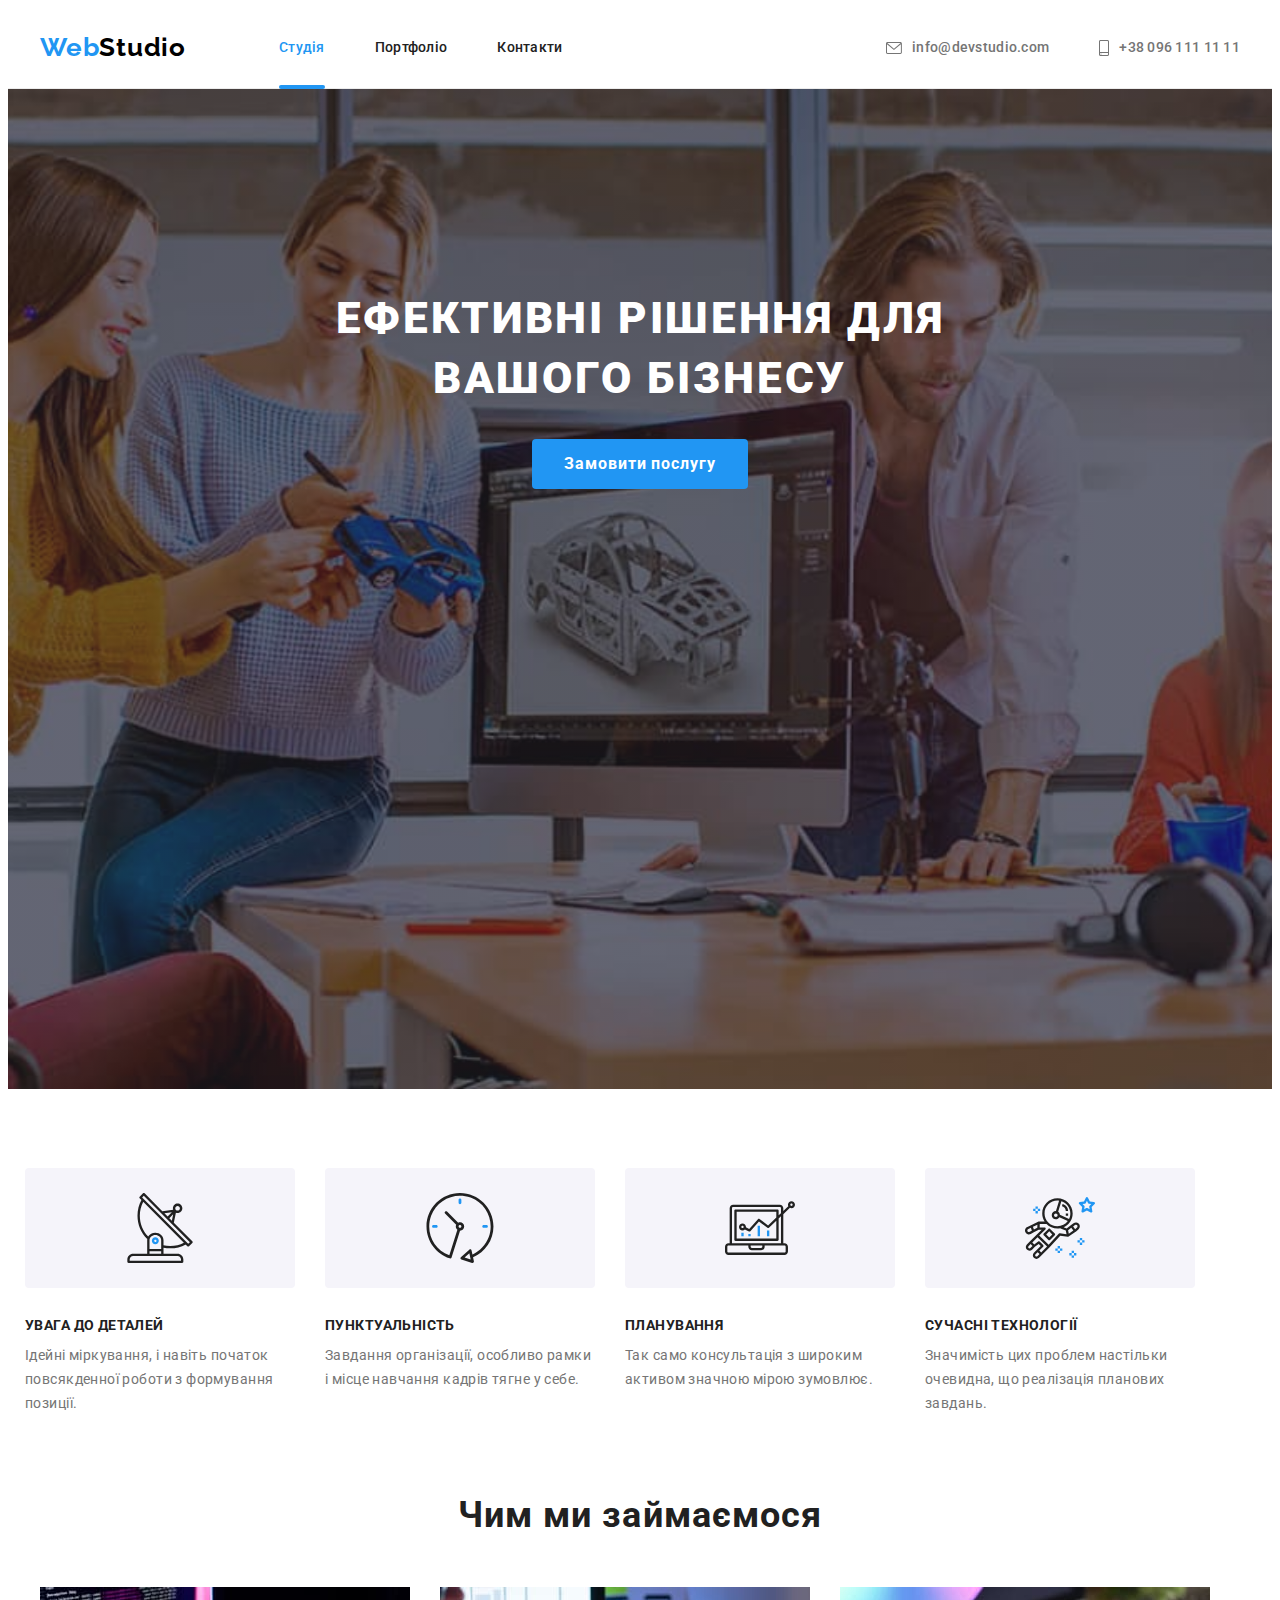
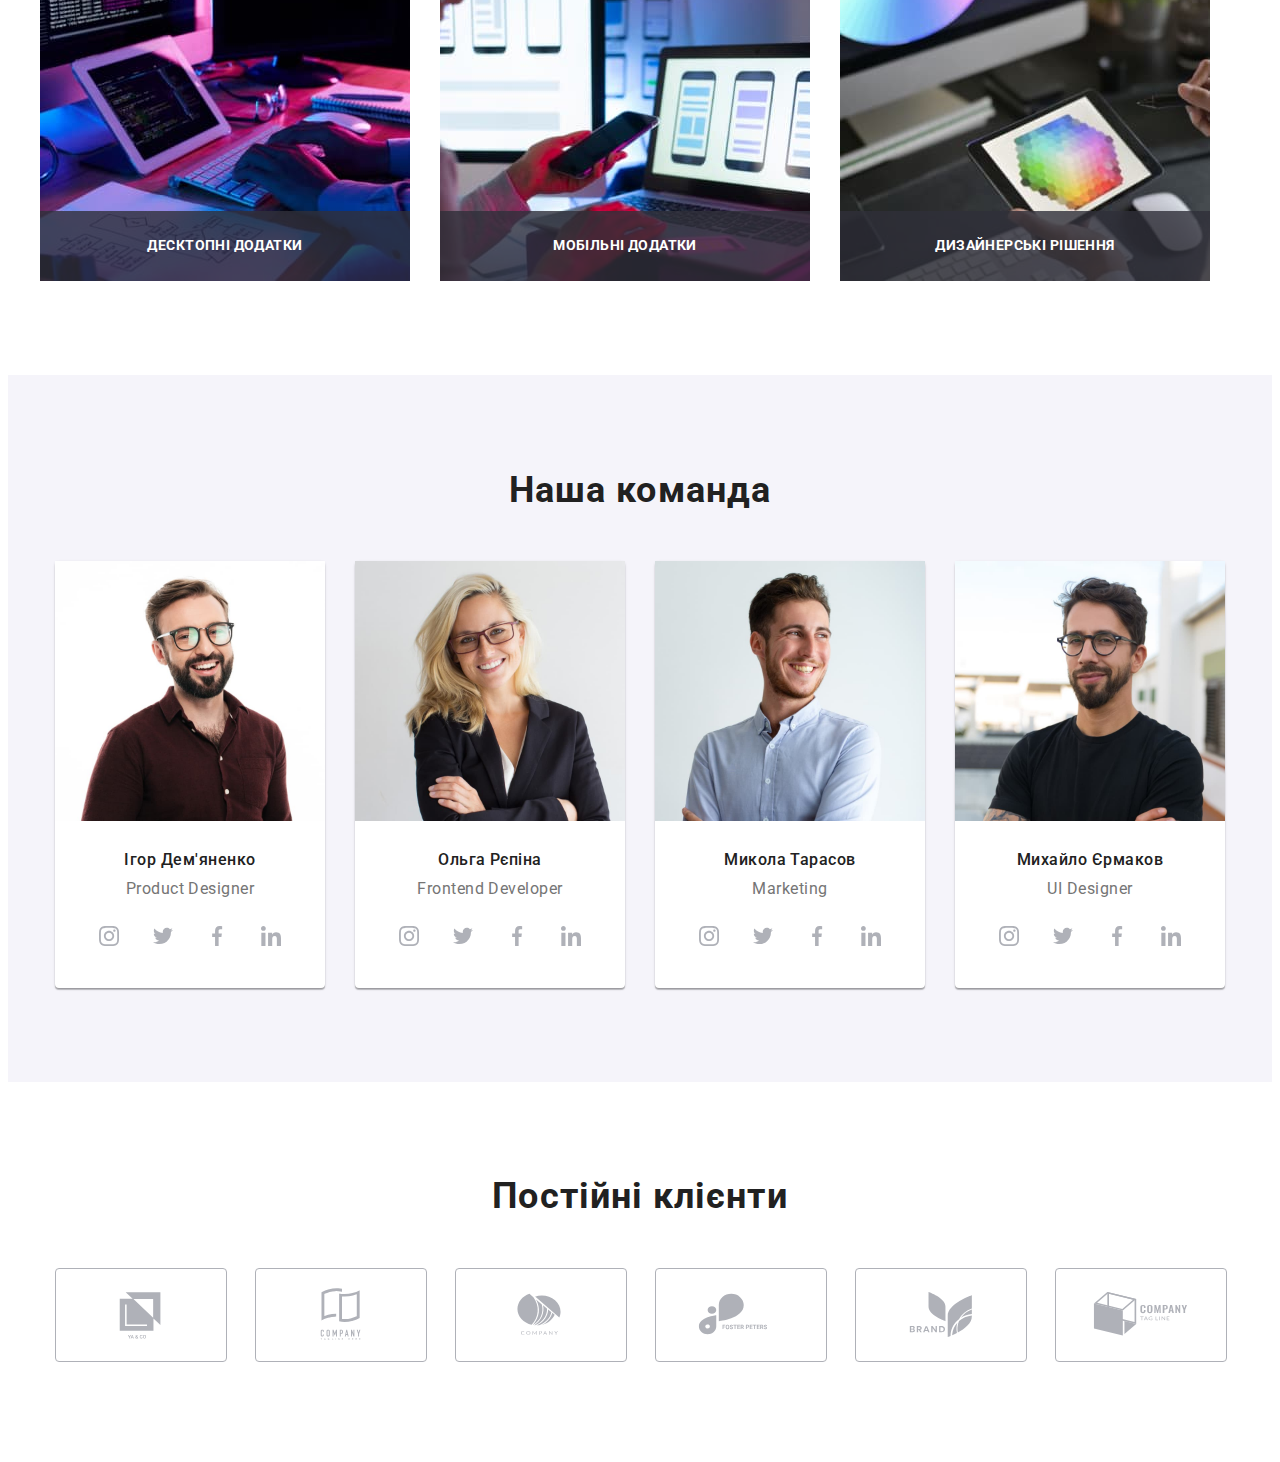
==== commit cefe84e3: "gigogig" ====
--- a/index.html
+++ b/index.html
@@ -25,6 +25,39 @@
     <header class="header">
       <div class="container header__container">
         <a href="./index.html" class="logo" lang="en"><span class="logo-web">Web</span>Studio</a>
+        <button class="menu-button" name="choise" value="mainbutton" type="button" data-modal-open1>
+          <svg class="header-contact__icon" width="40" height="40">
+                <use xlink:href="./img/symbol-defs.svg#icon-menu">
+                  </svg>
+        </button>
+        <div class="backdrop is-hidden" data-modal1>
+          <div class="mobmodal-modal">
+            <button type="button" class="modal__btn" data-modal-close1>
+              <svg class="modal-btn__icon" width="18" height="18">
+                <use xlink:href="./img/symbol-defs.svg#close"></use>
+              </svg>
+            </button>
+          <ul class="mobmodal-nav">
+            <li class="mobmodal-nav__item"><a href="./index.html" class="mobmodal-nav__link">Студія</a></li>
+            <li class="mobmodal-nav__item"><a href="./portfolio.html" class="mobmodal-nav__link">Портфоліо</a></li>
+            <li class="mobmodal-nav__item"><a href="" class="mobmodal-nav__link">Контакти</a></li>
+          </ul>
+        <ul class="mobmodal-adr">
+          <li class="mobmodal-adr__item">
+            <a href="mailto:info@devstudio.com" class="mobmodal-adr__link">info@devstudio.com</a>
+          </li>
+          <li class="mobmodal-adr__item">
+            <a href="tel:+380961111111" class="mobmodal-adr__link">+38 096 111 11 11</a>
+          </li>
+        </ul>
+        <ul class="mobmodal">
+          <li class="mobmodal__item"><a class="mobmodal__link">Instagram</a></li>
+          <li class="mobmodal__item"><a class="mobmodal__link">Twitter</a></li>
+          <li class="mobmodal__item"><a class="mobmodal__link">Facebook</a></li>
+          <li class="mobmodal__item"><a class="mobmodal__link">LinkedIn</a></li>
+        </ul>
+          </div>
+        </div>
         <nav>
           <ul class="header__list">
             <li class="header__item"><a href="./index.html" class="header__link--act">Студія</a></li>
@@ -36,15 +69,13 @@
           <li class="header-contact__item">
             <a href="mailto:info@devstudio.com" class="header-contact__link"
               ><svg class="header-contact__icon" width="16" height="12">
-                <use xlink:href="./img/img-dz-four/symbol-defs.svg#email"></use></svg
-              >info@devstudio.com</a
+                <use xlink:href="./img/symbol-defs.svg#email"></use></svg>info@devstudio.com</a
             >
           </li>
           <li class="header-contact__item">
             <a href="tel:+380961111111" class="header-contact__link"
               ><svg class="header-contact__icon" width="10" height="16">
-                <use xlink:href="./img/img-dz-four/symbol-defs.svg#phone"></use></svg
-              >+38 096 111 11 11</a
+                <use xlink:href="./img/symbol-defs.svg#phone"></use></svg>+38 096 111 11 11</a
             >
           </li>
         </ul>
@@ -53,7 +84,7 @@
     <!-- Секция герой -->
     <main class="main-studio">
       <section class="hero bg-hero">
-        <div class="hero__container">
+        <div class="container hero__container">
           <h1 class="hero__slogan">Ефективні рішення для вашого бізнесу</h1>
           <button class="hero__button" name="choise" value="mainbutton" type="button" data-modal-open>Замовити послугу</button>
         </div>
@@ -62,7 +93,7 @@
           <div class="modal">
             <button type="button" class="modal__btn" data-modal-close>
               <svg class="modal-btn__icon" width="18" height="18">
-                <use xlink:href="./img/img-dz-four/symbol-defs.svg#close"></use>
+                <use xlink:href="./img/symbol-defs.svg#close"></use>
               </svg>
             </button>
             <form class="register-form" name="register-form">
@@ -73,7 +104,7 @@
                   <span class="register-form__name">Ім'я</span>
                   <input class="register-form__input" type="text" name="text" />
                   <svg class="register-form__icon" width="18" height="18">
-                    <use href="./img/img-dz-four/symbol-defs.svg#icon-man"></use>
+                    <use href="./img/symbol-defs.svg#icon-man"></use>
                   </svg>
                 </label>
 
@@ -81,7 +112,7 @@
                   <span class="register-form__name">Телефон</span>
                   <input class="register-form__input" type="tel" name="tel" />
                   <svg class="register-form__icon" width="18" height="18">
-                    <use href="./img/img-dz-four/symbol-defs.svg#icon-phone-black"></use>
+                    <use href="./img/symbol-defs.svg#icon-phone-black"></use>
                   </svg>
                 </label>
 
@@ -89,7 +120,7 @@
                   <span class="register-form__name">Пошта</span>
                   <input class="register-form__input" type="email" name="email" />
                   <svg class="register-form__icon" width="18" height="18">
-                    <use href="./img/img-dz-four/symbol-defs.svg#icon-email-black"></use>
+                    <use href="./img/symbol-defs.svg#icon-email-black"></use>
                   </svg>
                 </label>
 
@@ -102,8 +133,8 @@
               <label class="register-form__agreement">
                 <input class="register-form__checkbox register-form__visually-hidden" type="checkbox" name="privat" id="privat" />
                 <svg class="register-form__agreement-icons" width="18" height="18">
-                  <use class="register-form__icon-checked" href="./img/img-dz-four/symbol-defs.svg#icon-icon-check"></use>
-                  <use class="register-form__icon-unchecked" href="./img/img-dz-four/symbol-defs.svg#icon-Vector"></use>
+                  <use class="register-form__icon-checked" href="./img/symbol-defs.svg#icon-icon-check"></use>
+                  <use class="register-form__icon-unchecked" href="./img/symbol-defs.svg#icon-Vector"></use>
                 </svg>
                 <span class="register-form__desc">Погоджуюся з розсилкою та приймаю <a class="register-form__link" href="#">Умови договору</a></span>
               </label>
@@ -119,7 +150,7 @@
             <li class="feature__item">
               <div class="feature__directions-link">
                 <svg class="feature__directions-icon" width="70" height="70">
-                  <use xlink:href="./img/img-dz-four/symbol-defs.svg#antenna"></use>
+                  <use xlink:href="./img/symbol-defs.svg#antenna"></use>
                 </svg>
               </div>
               <h3 class="feature__title">Увага до деталей</h3>
@@ -128,7 +159,7 @@
             <li class="feature__item">
               <div class="feature__directions-link">
                 <svg class="feature__directions-icon" width="70" height="70">
-                  <use xlink:href="./img/img-dz-four/symbol-defs.svg#clock"></use>
+                  <use xlink:href="./img/symbol-defs.svg#clock"></use>
                 </svg>
               </div>
               <h3 class="feature__title">Пунктуальність</h3>
@@ -137,7 +168,7 @@
             <li class="feature__item">
               <div class="feature__directions-link">
                 <svg class="feature__directions-icon" width="70" height="70">
-                  <use xlink:href="./img/img-dz-four/symbol-defs.svg#diagram"></use>
+                  <use xlink:href="./img/symbol-defs.svg#diagram"></use>
                 </svg>
               </div>
               <h3 class="feature__title">Планування</h3>
@@ -146,7 +177,7 @@
             <li class="feature__item">
               <div class="feature__directions-link">
                 <svg class="feature__directions-icon" width="70" height="70">
-                  <use xlink:href="./img/img-dz-four/symbol-defs.svg#astronaut"></use>
+                  <use xlink:href="./img/symbol-defs.svg#astronaut"></use>
                 </svg>
               </div>
               <h3 class="feature__title">Сучасні технології</h3>
@@ -161,19 +192,19 @@
           <ul class="services__list">
             <li class="services__item">
               <div class="services__box-imgtext">
-                <img src="./img/a.jpg" class="services__works-foto" alt="чоловічі руки пишуть код" width="370" height="294" />
+                <img src="./img/desktop/a.jpg" class="services__works-foto" alt="чоловічі руки пишуть код" width="370" height="294" />
                 <p class="services__imgtext">Десктопні додатки</p>
               </div>
             </li>
             <li class="services__item">
               <div class="services__box-imgtext">
-                <img src="./img/b.jpg" class="services__works-foto" alt="жіночі руки тримають телефон" width="370" height="294" />
+                <img src="./img/desktop/b.jpg" class="services__works-foto" alt="жіночі руки тримають телефон" width="370" height="294" />
                 <p class="services__imgtext">Мобільні додатки</p>
               </div>
             </li>
             <li class="services__item">
               <div class="services__box-imgtext">
-                <img src="./img/c.jpg" class="services__works-foto" alt="жіночі руки тримають планшет та малюють на ньому" width="370" height="294" />
+                <img src="./img/desktop/c.jpg" class="services__works-foto" alt="жіночі руки тримають планшет та малюють на ньому" width="370" height="294" />
                 <p class="services__imgtext">Дизайнерські рішення</p>
               </div>
             </li>
@@ -181,11 +212,33 @@
         </div>
       </section>
       <section class="team">
-        <div class="container">
+        <div class="container team__container">
           <h3 class="team__title">Наша команда</h3>
           <ul class="team__list">
             <li class="team__item">
-              <img src="./img/img3.jpg" class="team__foto" alt="світловолосий чоловік в окулярах та червоній сорочці" width="270" height="260" />
+               <picture>
+                <source
+                  srcset="./img/mobile/img1.jpg 1x,
+                  ./img/mobile/img1@2x.jpg 2x"
+                  media="(max-width: 767px)"
+                />
+                <source
+                  srcset="
+                    ./img/tablet/img1.jpg 1x,
+                  ./img/tablet/img1@2x.jpg 2x
+                  "
+                  media="(max-width: 1199px)"
+                />
+                <source
+                  srcset="
+                    ./img/desktop/img3.jpg   1x,
+                    ./img/desktop/img3.jpg 2x
+                  "
+                  media="(min-width: 1200px)"
+                />
+                <img src="./img/desktop/img3.jpg" class="team__foto" alt="світловолосий чоловік в окулярах та червоній сорочці" />
+              </picture>
+              
               <div class="team__box">
                 <h3 class="team__works-name">Ігор Дем'яненко</h3>
                 <p class="team__works-profession" lang="en">Product Designer</p>
@@ -193,28 +246,28 @@
                   <li class="team__socnet-item">
                     <a class="team__socnet-link" href="#">
                       <svg class="team__socnet-icon" width="20" height="20">
-                        <use href="./img/img-dz-four/symbol-defs.svg#instagram"></use>
-                      </svg>
-                    </a>
-                  </li>
-                  <li class="team__socnet-item">
-                    <a class="team__socnet-link" href="#">
-                      <svg class="team__socnet-icon" width="20" height="20">
-                        <use href="./img/img-dz-four/symbol-defs.svg#twitter"></use>
-                      </svg>
-                    </a>
-                  </li>
-                  <li class="team__socnet-item">
-                    <a class="team__socnet-link" href="#">
-                      <svg class="team__socnet-icon" width="20" height="20">
-                        <use href="./img/img-dz-four/symbol-defs.svg#facebook"></use>
-                      </svg>
-                    </a>
-                  </li>
-                  <li class="team__socnet-item">
-                    <a class="team__socnet-link" href="#">
-                      <svg class="team__socnet-icon" width="20" height="20">
-                        <use href="./img/img-dz-four/symbol-defs.svg#linkedin"></use>
+                        <use href="./img/symbol-defs.svg#instagram"></use>
+                      </svg>
+                    </a>
+                  </li>
+                  <li class="team__socnet-item">
+                    <a class="team__socnet-link" href="#">
+                      <svg class="team__socnet-icon" width="20" height="20">
+                        <use href="./img/symbol-defs.svg#twitter"></use>
+                      </svg>
+                    </a>
+                  </li>
+                  <li class="team__socnet-item">
+                    <a class="team__socnet-link" href="#">
+                      <svg class="team__socnet-icon" width="20" height="20">
+                        <use href="./img/symbol-defs.svg#facebook"></use>
+                      </svg>
+                    </a>
+                  </li>
+                  <li class="team__socnet-item">
+                    <a class="team__socnet-link" href="#">
+                      <svg class="team__socnet-icon" width="20" height="20">
+                        <use href="./img/symbol-defs.svg#linkedin"></use>
                       </svg>
                     </a>
                   </li>
@@ -222,36 +275,57 @@
               </div>
             </li>
             <li class="team__item">
-              <img src="./img/img4.jpg" class="team__foto" alt="світловолоса жінка в окулярах та чорному жакеті" width="270" height="260" />
-              <div class="team__box">
+              <picture>
+                <source
+                  srcset="./img/mobile/img2.jpg 1x,
+                  ./img/mobile/img2@2x.jpg 2x"
+                  media="(max-width: 767px)"
+                />
+                <source
+                  srcset="
+                    ./img/tablet/img2.jpg 1x,
+                  ./img/tablet/img2@2x.jpg 2x
+                  "
+                  media="(max-width: 1199px)"
+                />
+                <source
+                  srcset="
+                    ./img/desktop/img4.jpg   1x,
+                    ./img/desktop/img4.jpg 2x
+                  "
+                  media="(min-width: 1200px)"
+                />
+                <img src="./img/desktop/img4.jpg" class="team__foto" alt="світловолосий чоловік в окулярах та червоній сорочці" />
+              </picture>             
+               <div class="team__box">
                 <h3 class="team__works-name">Ольга Рєпіна</h3>
                 <p class="team__works-profession" lang="en">Frontend Developer</p>
                 <ul class="team__socnet-list">
                   <li class="team__socnet-item">
                     <a class="team__socnet-link" href="#">
                       <svg class="team__socnet-icon" width="20" height="20">
-                        <use href="./img/img-dz-four/symbol-defs.svg#instagram"></use>
-                      </svg>
-                    </a>
-                  </li>
-                  <li class="team__socnet-item">
-                    <a class="team__socnet-link" href="#">
-                      <svg class="team__socnet-icon" width="20" height="20">
-                        <use href="./img/img-dz-four/symbol-defs.svg#twitter"></use>
-                      </svg>
-                    </a>
-                  </li>
-                  <li class="team__socnet-item">
-                    <a class="team__socnet-link" href="#">
-                      <svg class="team__socnet-icon" width="20" height="20">
-                        <use href="./img/img-dz-four/symbol-defs.svg#facebook"></use>
-                      </svg>
-                    </a>
-                  </li>
-                  <li class="team__socnet-item">
-                    <a class="team__socnet-link" href="#">
-                      <svg class="team__socnet-icon" width="20" height="20">
-                        <use href="./img/img-dz-four/symbol-defs.svg#linkedin"></use>
+                        <use href="./img/symbol-defs.svg#instagram"></use>
+                      </svg>
+                    </a>
+                  </li>
+                  <li class="team__socnet-item">
+                    <a class="team__socnet-link" href="#">
+                      <svg class="team__socnet-icon" width="20" height="20">
+                        <use href="./img/symbol-defs.svg#twitter"></use>
+                      </svg>
+                    </a>
+                  </li>
+                  <li class="team__socnet-item">
+                    <a class="team__socnet-link" href="#">
+                      <svg class="team__socnet-icon" width="20" height="20">
+                        <use href="./img/symbol-defs.svg#facebook"></use>
+                      </svg>
+                    </a>
+                  </li>
+                  <li class="team__socnet-item">
+                    <a class="team__socnet-link" href="#">
+                      <svg class="team__socnet-icon" width="20" height="20">
+                        <use href="./img/symbol-defs.svg#linkedin"></use>
                       </svg>
                     </a>
                   </li>
@@ -259,7 +333,28 @@
               </div>
             </li>
             <li class="team__item">
-              <img src="./img/img5.jpg" class="team__foto" alt="світловолосий чоловік в білій сорочці" width="270" height="260" />
+               <picture>
+                <source
+                  srcset="./img/mobile/img3.jpg 1x,
+                  ./img/mobile/img3@2x.jpg 2x"
+                  media="(max-width: 767px)"
+                />
+                <source
+                  srcset="
+                    ./img/tablet/img3.jpg 1x,
+                  ./img/tablet/img3@2x.jpg 2x
+                  "
+                  media="(max-width: 1199px)"
+                />
+                <source
+                  srcset="
+                    ./img/desktop/img5.jpg   1x,
+                    ./img/desktop/img5.jpg 2x
+                  "
+                  media="(min-width: 1200px)"
+                />
+                <img src="./img/desktop/img5.jpg" class="team__foto" alt="світловолосий чоловік в окулярах та червоній сорочці" />
+              </picture>              
               <div class="team__box">
                 <h3 class="team__works-name">Микола Тарасов</h3>
                 <p class="team__works-profession" lang="en">Marketing</p>
@@ -267,28 +362,28 @@
                   <li class="team__socnet-item">
                     <a class="team__socnet-link" href="#">
                       <svg class="team__socnet-icon" width="20" height="20">
-                        <use href="./img/img-dz-four/symbol-defs.svg#instagram"></use>
-                      </svg>
-                    </a>
-                  </li>
-                  <li class="team__socnet-item">
-                    <a class="team__socnet-link" href="#">
-                      <svg class="team__socnet-icon" width="20" height="20">
-                        <use href="./img/img-dz-four/symbol-defs.svg#twitter"></use>
-                      </svg>
-                    </a>
-                  </li>
-                  <li class="team__socnet-item">
-                    <a class="team__socnet-link" href="#">
-                      <svg class="team__socnet-icon" width="20" height="20">
-                        <use href="./img/img-dz-four/symbol-defs.svg#facebook"></use>
-                      </svg>
-                    </a>
-                  </li>
-                  <li class="team__socnet-item">
-                    <a class="team__socnet-link" href="#">
-                      <svg class="team__socnet-icon" width="20" height="20">
-                        <use href="./img/img-dz-four/symbol-defs.svg#linkedin"></use>
+                        <use href="./img/symbol-defs.svg#instagram"></use>
+                      </svg>
+                    </a>
+                  </li>
+                  <li class="team__socnet-item">
+                    <a class="team__socnet-link" href="#">
+                      <svg class="team__socnet-icon" width="20" height="20">
+                        <use href="./img/symbol-defs.svg#twitter"></use>
+                      </svg>
+                    </a>
+                  </li>
+                  <li class="team__socnet-item">
+                    <a class="team__socnet-link" href="#">
+                      <svg class="team__socnet-icon" width="20" height="20">
+                        <use href="./img/symbol-defs.svg#facebook"></use>
+                      </svg>
+                    </a>
+                  </li>
+                  <li class="team__socnet-item">
+                    <a class="team__socnet-link" href="#">
+                      <svg class="team__socnet-icon" width="20" height="20">
+                        <use href="./img/symbol-defs.svg#linkedin"></use>
                       </svg>
                     </a>
                   </li>
@@ -296,36 +391,56 @@
               </div>
             </li>
             <li class="team__item">
-              <img src="./img/img6.jpg" class="team__foto" alt="темноволосий чоловік в окулярах та чорній сорочці" width="270" height="260" />
-              <div class="team__box">
+              <picture>
+                <source
+                  srcset="./img/mobile/img4.jpg 1x,
+                  ./img/mobile/img4@2x.jpg 2x"
+                  media="(max-width: 767px)"
+                />
+                <source
+                  srcset="
+                    ./img/tablet/img4.jpg 1x,
+                  ./img/tablet/img4@2x.jpg 2x
+                  "
+                  media="(max-width: 1199px)"
+                />
+                <source
+                  srcset="
+                    ./img/desktop/img6.jpg   1x,
+                    ./img/desktop/img6.jpg 2x
+                  "
+                  media="(min-width: 1200px)"
+                />
+                <img src="./img/desktop/img6.jpg" class="team__foto" alt="світловолосий чоловік в окулярах та червоній сорочці" />
+              </picture>              <div class="team__box">
                 <h3 class="team__works-name">Михайло Єрмаков</h3>
                 <p class="team__works-profession" lang="en">UI Designer</p>
                 <ul class="team__socnet-list">
                   <li class="team__socnet-item">
                     <a class="team__socnet-link" href="#">
                       <svg class="team__socnet-icon" width="20" height="20">
-                        <use href="./img/img-dz-four/symbol-defs.svg#instagram"></use>
-                      </svg>
-                    </a>
-                  </li>
-                  <li class="team__socnet-item">
-                    <a class="team__socnet-link" href="#">
-                      <svg class="team__socnet-icon" width="20" height="20">
-                        <use href="./img/img-dz-four/symbol-defs.svg#twitter"></use>
-                      </svg>
-                    </a>
-                  </li>
-                  <li class="team__socnet-item">
-                    <a class="team__socnet-link" href="#">
-                      <svg class="team__socnet-icon" width="20" height="20">
-                        <use href="./img/img-dz-four/symbol-defs.svg#facebook"></use>
-                      </svg>
-                    </a>
-                  </li>
-                  <li class="team__socnet-item">
-                    <a class="team__socnet-link" href="#">
-                      <svg class="team__socnet-icon" width="20" height="20">
-                        <use href="./img/img-dz-four/symbol-defs.svg#linkedin"></use>
+                        <use href="./img/symbol-defs.svg#instagram"></use>
+                      </svg>
+                    </a>
+                  </li>
+                  <li class="team__socnet-item">
+                    <a class="team__socnet-link" href="#">
+                      <svg class="team__socnet-icon" width="20" height="20">
+                        <use href="./img/symbol-defs.svg#twitter"></use>
+                      </svg>
+                    </a>
+                  </li>
+                  <li class="team__socnet-item">
+                    <a class="team__socnet-link" href="#">
+                      <svg class="team__socnet-icon" width="20" height="20">
+                        <use href="./img/symbol-defs.svg#facebook"></use>
+                      </svg>
+                    </a>
+                  </li>
+                  <li class="team__socnet-item">
+                    <a class="team__socnet-link" href="#">
+                      <svg class="team__socnet-icon" width="20" height="20">
+                        <use href="./img/symbol-defs.svg#linkedin"></use>
                       </svg>
                     </a>
                   </li>
@@ -342,45 +457,46 @@
             <li class="client__item">
               <a class="client__link" href="#"
                 ><svg class="client__logo" width="106" height="60">
-                  <use href="./img/img-dz-four/symbol-defs.svg#Logo1"></use></svg
+                  <use href="./img/symbol-defs.svg#Logo1"></use></svg
               ></a>
             </li>
             <li class="client__item">
               <a class="client__link" href="#"
                 ><svg class="client__logo" width="106" height="60">
-                  <use href="./img/img-dz-four/symbol-defs.svg#Logo2"></use></svg
+                  <use href="./img/symbol-defs.svg#Logo2"></use></svg
               ></a>
             </li>
             <li class="client__item">
               <a class="client__link" href="#"
                 ><svg class="client__logo" width="106" height="60">
-                  <use href="./img/img-dz-four/symbol-defs.svg#Logo3"></use></svg
+                  <use href="./img/symbol-defs.svg#Logo3"></use></svg
               ></a>
             </li>
             <li class="client__item">
               <a class="client__link" href="#"
                 ><svg class="client__logo" width="106" height="60">
-                  <use href="./img/img-dz-four/symbol-defs.svg#Logo4"></use></svg
+                  <use href="./img/symbol-defs.svg#Logo4"></use></svg
               ></a>
             </li>
             <li class="client__item">
               <a class="client__link" href="#"
                 ><svg class="client__logo" width="106" height="60">
-                  <use href="./img/img-dz-four/symbol-defs.svg#Logo5"></use></svg
+                  <use href="./img/symbol-defs.svg#Logo5"></use></svg
               ></a>
             </li>
             <li class="client__item">
               <a class="client__link" href="#"
                 ><svg class="client__logo" width="106" height="60">
-                  <use href="./img/img-dz-four/symbol-defs.svg#Logo6"></use></svg
+                  <use href="./img/symbol-defs.svg#Logo6"></use></svg
               ></a>
             </li>
           </ul>
         </div>
       </section>
+      
     </main>
 
-    <footer class="footer">
+    <!-- <footer class="footer">
       <div class="container footer__container">
         <div>
           <a href="./index.html" class="footer__logo" lang="en"><span class="logo-web">Web</span>Studio</a>
@@ -398,28 +514,28 @@
             <li class="footer__soc-item">
               <a href="#" class="footer__soc-link">
                 <svg class="footer__soc-icon" width="20" height="20">
-                  <use xlink:href="./img/img-dz-four/symbol-defs.svg#instagram"></use>
+                  <use xlink:href="./img/symbol-defs.svg#instagram"></use>
                 </svg>
               </a>
             </li>
             <li class="footer__soc-item">
               <a href="#" class="footer__soc-link">
                 <svg class="footer__soc-icon" width="20" height="20">
-                  <use xlink:href="./img/img-dz-four/symbol-defs.svg#twitter"></use>
+                  <use xlink:href="./img/symbol-defs.svg#twitter"></use>
                 </svg>
               </a>
             </li>
             <li class="footer__soc-item">
               <a href="#" class="footer__soc-link">
                 <svg class="footer__soc-icon" width="20" height="20">
-                  <use xlink:href="./img/img-dz-four/symbol-defs.svg#facebook"></use>
+                  <use xlink:href="./img/symbol-defs.svg#facebook"></use>
                 </svg>
               </a>
             </li>
             <li class="footer__soc-item">
               <a href="#" class="footer__soc-link">
                 <svg class="footer__soc-icon" width="20" height="20">
-                  <use xlink:href="./img/img-dz-four/symbol-defs.svg#linkedin"></use>
+                  <use xlink:href="./img/symbol-defs.svg#linkedin"></use>
                 </svg>
               </a>
             </li>
@@ -431,13 +547,14 @@
             <input type="email" name="email" class="footer__subscribe-email" placeholder="E-mail" />
             <button type="submit" class="footer__subscribe-button">
               Підписатися<svg width="24" height="24" class="footer__subscribe-img">
-                <use xlink:href="./img/img-dz-four/symbol-defs.svg#icon-icon-send"></use>
+                <use xlink:href="./img/symbol-defs.svg#icon-icon-send"></use>
               </svg>
             </button>
           </form>
         </div>
       </div>
-    </footer>
+    </footer> -->
+    
     <script src="./js/modal.js"></script>
   </body>
 </html>
--- a/css/main.min.css
+++ b/css/main.min.css
@@ -1 +1 @@
-body{background-color:#fff;color:#757575;font-family:roboto,sans-serif}ul{list-style:none;margin:0;padding:0}.container{width:1200px;padding-left:15px;padding-right:15px;margin-left:auto;margin-right:auto}h1,h2,h3,h4,h5,h6,p{margin:0}img{display:block;max-width:100%;height:auto}section{padding-top:94px;padding-bottom:94px}.header{background-color:#fff;border-bottom:1px solid #ececec}.header__container{display:-webkit-box;display:-ms-flexbox;display:flex;-webkit-box-align:center;-ms-flex-align:center;align-items:center}nav{display:-webkit-box;display:-ms-flexbox;display:flex;-webkit-box-pack:center;-ms-flex-pack:center;justify-content:center}.header__item{margin-right:50px}.header__item:last-child{margin-right:0}.logo{padding-top:24px;padding-bottom:25px;display:-webkit-inline-box;display:-ms-inline-flexbox;display:inline-flex;margin-right:93px;font-family:Raleway;font-size:26px;font-weight:700;line-height:1.19;letter-spacing:.03em;color:#000;text-decoration:none}.logo-web{color:#2196f3}.header__list{display:-webkit-box;display:-ms-flexbox;display:flex;-webkit-box-orient:horizontal;-webkit-box-direction:normal;-ms-flex-direction:row;flex-direction:row}.header__link,.header__link--act{display:inline-block;padding-top:32px;padding-bottom:32px;font-size:14px;font-weight:500;line-height:1.14;letter-spacing:.02em;color:#212121;text-decoration:none;-webkit-transition:color 250ms cubic-bezier(0.4, 0, 0.2, 1);transition:color 250ms cubic-bezier(0.4, 0, 0.2, 1)}.header__link:hover,.header__link--act:hover,.header__link:focus,.header__link--act:focus{color:#2196f3}.header__link--act{color:#2196f3;position:relative}.header__link--act:hover,.header__link--act:focus{color:#2196f3}.header__link--act::after{content:"";position:absolute;bottom:-1px;left:0;display:block;width:100%;height:4px;background-color:#2196f3;border-radius:2px}.header-contact{margin-left:auto;display:-webkit-box;display:-ms-flexbox;display:flex;-webkit-box-orient:horizontal;-webkit-box-direction:normal;-ms-flex-direction:row;flex-direction:row}.header-contact__item{margin-right:50px}.header-contact__item:last-child{margin-right:0}.header-contact__link{display:-webkit-box;display:-ms-flexbox;display:flex;-webkit-box-align:center;-ms-flex-align:center;align-items:center;padding-top:32px;padding-bottom:32px;font-size:14px;font-weight:500;line-height:1.14;letter-spacing:.02em;color:#757575;text-decoration:none;-webkit-transition:color 250ms cubic-bezier(0.4, 0, 0.2, 1);transition:color 250ms cubic-bezier(0.4, 0, 0.2, 1)}.header-contact__link:hover,.header-contact__link:focus{color:#2196f3}.header-contact__link:hover .header-contact__icon,.header-contact__link:focus .header-contact__icon{fill:#2196f3}.header-contact__icon{fill:#757575;margin-right:10px;-webkit-transition:fill 250ms cubic-bezier(0.4, 0, 0.2, 1);transition:fill 250ms cubic-bezier(0.4, 0, 0.2, 1)}.hero{padding-top:200px;padding-bottom:200px}.hero>.hero__container{text-align:center;width:700px;padding-left:15px;padding-right:15px;margin-left:auto;margin-right:auto}.bg-hero{max-width:1600px;min-height:600px;margin-left:auto;margin-right:auto;background-image:-webkit-gradient(linear, left top, right top, from(rgba(47, 48, 58, 0.4)), to(rgba(47, 48, 58, 0.4))),url(../img/img-dz-four/мм.jpg);background-image:linear-gradient(to right, rgba(47, 48, 58, 0.4), rgba(47, 48, 58, 0.4)),url(../img/img-dz-four/мм.jpg);background-repeat:no-repeat;background-position:center;background-size:cover;background-color:#2f303a}.hero__slogan{font-size:44px;font-weight:900;line-height:1.36;letter-spacing:.06em;margin-bottom:30px;text-transform:uppercase;color:#fff}.hero__button{font-family:inherit;font-size:16px;font-weight:700;line-height:1.87;letter-spacing:.06em;border-radius:4px;padding:10px 32px;display:inline-block;min-width:216px;text-align:center;border:0px;cursor:pointer;color:#fff;background-color:#2196f3;-webkit-transition:background-color 250ms cubic-bezier(0.4, 0, 0.2, 1);transition:background-color 250ms cubic-bezier(0.4, 0, 0.2, 1)}.hero__button:hover,.hero__button:focus{background-color:#188ce8}.backdrop{position:fixed;top:0;left:0;width:100%;height:100%;background:rgba(0,0,0,.2);opacity:1;-webkit-transition:opacity 1400ms linear,visibility 1400ms linear;transition:opacity 1400ms linear,visibility 1400ms linear}.backdrop.is-hidden{opacity:0;visibility:hidden;pointer-events:none}.backdrop.is-hidden .modal{opacity:0;visibility:hidden;pointer-events:none;-webkit-transform:translate(-50%, -50%) scale(1) rotate(0deg);transform:translate(-50%, -50%) scale(1) rotate(0deg);-webkit-transition:opacity 1400ms linear,visibility 1400ms linear;transition:opacity 1400ms linear,visibility 1400ms linear}.modal{position:absolute;top:50%;left:50%;-webkit-transform:translate(-50%, -50%);transform:translate(-50%, -50%);width:528px;height:581px;background:#fff;-webkit-box-shadow:0px 1px 3px rgba(0,0,0,.12),0px 1px 1px rgba(0,0,0,.14),0px 2px 1px rgba(0,0,0,.2);box-shadow:0px 1px 3px rgba(0,0,0,.12),0px 1px 1px rgba(0,0,0,.14),0px 2px 1px rgba(0,0,0,.2);border-radius:4px;-webkit-transition:-webkit-transform 500ms ease-in-out;transition:-webkit-transform 500ms ease-in-out;transition:transform 500ms ease-in-out;transition:transform 500ms ease-in-out, -webkit-transform 500ms ease-in-out;padding:40px}.modal__btn{position:absolute;top:8px;right:8px;display:-webkit-box;display:-ms-flexbox;display:flex;-webkit-box-align:center;-ms-flex-align:center;align-items:center;-webkit-box-pack:center;-ms-flex-pack:center;justify-content:center;width:30px;height:30px;background:#fff;border:1px solid rgba(0,0,0,.1);border-radius:50%;cursor:pointer}.modal__btn>.modal-btn__icon{fill:#000;-webkit-transition:fill 250ms cubic-bezier(0.4, 0, 0.2, 1);transition:fill 250ms cubic-bezier(0.4, 0, 0.2, 1)}.modal__btn:hover .modal-btn__icon,.modal__btn:focus .modal-btn__icon{fill:#2196f3}.register-form__visually-hidden{position:absolute;width:1px;height:1px;margin:-1px;border:0;padding:0;white-space:nowrap;-webkit-clip-path:inset(100%);clip-path:inset(100%);clip:rect(0 0 0 0);overflow:hidden}.register-form__heading{display:block;text-align:center;font-size:20px;margin-bottom:12px;color:#212121;line-height:1.15;letter-spacing:.03em}.register-form__group{margin-bottom:20px}.register-form__label{position:relative;display:block;margin-bottom:10px}.register-form__label:last-child{margin-bottom:0}.register-form__name{display:block;font-size:12px;margin-bottom:4px;line-height:1.1666666667}.register-form__input{width:100%;display:block;height:40px;padding-left:42px;padding-right:42px;border:1px solid rgba(33,33,33,.2);border-radius:4px;outline:rgba(0,0,0,0);-webkit-transition:border-color 400ms;transition:border-color 400ms}.register-form__input:focus,.register-form__input:hover{border-color:#2196f3}.register-form__input:focus~.register-form__icon,.register-form__input:hover~.register-form__icon{fill:#2196f3}.register-form__icon{position:absolute;fill:#212121;top:50%;left:10px;-webkit-transition:fill 400ms;transition:fill 400ms}.register-form__title{display:block;font-size:14px;margin-bottom:4px}.register-form__message{display:block;width:100%;height:120px;padding:18px;font-size:14px;resize:none;outline:rgba(0,0,0,0);border:1px solid rgba(33,33,33,.2);border-radius:4px}.register-form__message::-webkit-input-placeholder{font-size:12px}.register-form__message::-moz-placeholder{font-size:12px}.register-form__message:-ms-input-placeholder{font-size:12px}.register-form__message::-ms-input-placeholder{font-size:12px}.register-form__message::placeholder{font-size:12px}.register-form__message:hover,.register-form__message:focus{border-color:#2196f3}.register-form__agreement{display:-webkit-box;display:-ms-flexbox;display:flex;-webkit-box-align:center;-ms-flex-align:center;align-items:center;-webkit-box-pack:center;-ms-flex-pack:center;justify-content:center;gap:10px;margin-bottom:30px}.register-form__icon-checked{opacity:0;fill:#188ce8;-webkit-transition:opacity 400ms;transition:opacity 400ms}.register-form__checkbox:checked+.register-form__agreement-icons .register-form__icon-checked{opacity:1}.register-form__icon-unchecked{-webkit-transition:opacity 400ms;transition:opacity 400ms}.register-form__checkbox:checked+.register-form__agreement-icons .register-form__icon-unchecked{opacity:0}.register-form__checkbox+.register-form__agreement-icons .register-form__icon-unchecked{-webkit-transition:opacity 250ms cubic-bezier(0.4, 0, 0.2, 1);transition:opacity 250ms cubic-bezier(0.4, 0, 0.2, 1)}.register-form__checkbox:focus+.register-form__agreement-icons .register-form__icon-unchecked{opacity:0}.register-form__checkbox:focus+.register-form__agreement-icons{border-radius:2px;border:2px solid #188ce8}.register-form__checkbox:focus+.register-form__agreement-icons{-webkit-transition:border 250ms cubic-bezier(0.4, 0, 0.2, 1);transition:border 250ms cubic-bezier(0.4, 0, 0.2, 1)}.register-form__desc{font-size:14px;-webkit-user-select:none;-moz-user-select:none;-ms-user-select:none;user-select:none}.register-form__link{color:#2196f3}.register-form__btn{font-family:inherit;font-size:16px;font-weight:700;line-height:1.87;letter-spacing:.06em;border-radius:4px;padding:10px 52px;min-width:200px;min-height:50px;text-align:center;border:0px;cursor:pointer;color:#fff;background-color:#2196f3;-webkit-transition:background-color 250ms cubic-bezier(0.4, 0, 0.2, 1);transition:background-color 250ms cubic-bezier(0.4, 0, 0.2, 1);display:block;margin:0 auto}.register-form__btn:hover,.register-form__btn:focus{background-color:#188ce8}.feature__hiden-txt{position:absolute;width:1px;height:1px;margin:-1px;border:0;padding:0;white-space:nowrap;-webkit-clip-path:inset(100%);clip-path:inset(100%);clip:rect(0 0 0 0);overflow:hidden}.feature__list{display:-webkit-inline-box;display:-ms-inline-flexbox;display:inline-flex}.feature__item{-ms-flex-preferred-size:270px;flex-basis:270px;margin-right:30px}.feature__item:last-child{margin-right:0}.feature__directions-link{display:-webkit-box;display:-ms-flexbox;display:flex;-webkit-box-align:center;-ms-flex-align:center;align-items:center;-webkit-box-pack:center;-ms-flex-pack:center;justify-content:center;width:270px;height:120px;background:#f5f4fa;border-radius:4px;margin-bottom:30px}.feature__directions-icon{fill:#afb1b8}.feature__title{margin-top:0;margin-bottom:10px;font-size:14px;font-weight:700;line-height:1.14;letter-spacing:.03em;color:#212121;text-transform:uppercase}.feature__txt{margin-top:0;margin-bottom:0;font-size:14px;line-height:1.71;letter-spacing:.03em;color:#757575}.services{padding-top:0}.services__title{margin-bottom:50px;font-size:36px;font-weight:700;line-height:1.16;letter-spacing:.03em;text-align:center;color:#212121}.services__list{display:-webkit-box;display:-ms-flexbox;display:flex;gap:30px}.services__item{display:-webkit-box;display:-ms-flexbox;display:flex}.services__box-imgtext{position:relative}.services__imgtext{position:absolute;bottom:0;width:370px;height:70px;display:-webkit-box;display:-ms-flexbox;display:flex;-webkit-box-pack:center;-ms-flex-pack:center;justify-content:center;-webkit-box-align:center;-ms-flex-align:center;align-items:center;font-weight:700;font-size:14px;line-height:1.14;text-align:center;letter-spacing:.03em;text-transform:uppercase;color:#fff;background:rgba(47,48,58,.8)}.team{text-align:center;background-color:#f5f4fa}.team__title{margin-bottom:50px;font-size:36px;font-weight:700;line-height:1.16;letter-spacing:.03em;text-align:center;color:#212121}.team__list{display:-webkit-box;display:-ms-flexbox;display:flex;gap:30px}.team__item{background-color:#fff;border-radius:4px;width:270px;-webkit-box-shadow:0px 1px 3px rgba(0,0,0,.12),0px 1px 1px rgba(0,0,0,.14),0px 2px 1px rgba(0,0,0,.2);box-shadow:0px 1px 3px rgba(0,0,0,.12),0px 1px 1px rgba(0,0,0,.14),0px 2px 1px rgba(0,0,0,.2)}.team__item:last-child{margin-right:0}.team__foto{margin-top:0}.team__box{display:-webkit-box;display:-ms-flexbox;display:flex;-webkit-box-orient:vertical;-webkit-box-direction:normal;-ms-flex-direction:column;flex-direction:column;padding:30px}.team__works-name{margin-bottom:10px;font-size:16px;font-weight:500;line-height:1.18;letter-spacing:.03em;color:#212121}.team__works-profession{font-size:16px;line-height:1.18;letter-spacing:.03em;margin-bottom:16px}.team__socnet-list{display:-webkit-box;display:-ms-flexbox;display:flex;-webkit-box-pack:center;-ms-flex-pack:center;justify-content:center}.team__socnet-item{width:44px;height:44px;margin-right:10px}.team__socnet-item:last-child{margin-right:0px}.team__socnet-link{display:-webkit-box;display:-ms-flexbox;display:flex;-webkit-box-align:center;-ms-flex-align:center;align-items:center;-webkit-box-pack:center;-ms-flex-pack:center;justify-content:center;width:100%;height:100%;border-radius:50%;background-color:#fff;fill:#afb1b8;-webkit-transition:background-color 250ms cubic-bezier(0.4, 0, 0.2, 1),fill 250ms cubic-bezier(0.4, 0, 0.2, 1);transition:background-color 250ms cubic-bezier(0.4, 0, 0.2, 1),fill 250ms cubic-bezier(0.4, 0, 0.2, 1)}.team__socnet-link:hover,.team__socnet-link:focus{background-color:#2196f3;color:#fff;cursor:pointer}.team__socnet-link:hover .team__socnet-icon,.team__socnet-link:focus .team__socnet-icon{fill:#fff}.team__socnet-icon{fill:#afb1b8;-webkit-transition:fill 250ms cubic-bezier(0.4, 0, 0.2, 1);transition:fill 250ms cubic-bezier(0.4, 0, 0.2, 1)}.client__title{margin-bottom:50px;font-size:36px;font-weight:700;line-height:1.16;letter-spacing:.03em;text-align:center;color:#212121}.client__list{display:-webkit-box;display:-ms-flexbox;display:flex;-webkit-box-pack:center;-ms-flex-pack:center;justify-content:center;margin-top:50px}.client__item{width:170px;height:92px;margin-right:30px}.client__item:last-child{margin-right:0px}.client__link{display:-webkit-box;display:-ms-flexbox;display:flex;-webkit-box-align:center;-ms-flex-align:center;align-items:center;-webkit-box-pack:center;-ms-flex-pack:center;justify-content:center;width:100%;height:100%;outline:rgba(0,0,0,0);border:1px solid #afb1b8;border-radius:4px;background-color:#fff;-webkit-transition:border-color 250ms cubic-bezier(0.4, 0, 0.2, 1),fill 250ms cubic-bezier(0.4, 0, 0.2, 1);transition:border-color 250ms cubic-bezier(0.4, 0, 0.2, 1),fill 250ms cubic-bezier(0.4, 0, 0.2, 1)}.client__link:hover,.client__link:focus{border:1px solid #2196f3}.client__link:hover .client__logo,.client__link:focus .client__logo{fill:#2196f3}.client__logo{fill:#afb1b8;-webkit-transition:fill 250ms cubic-bezier(0.4, 0, 0.2, 1);transition:fill 250ms cubic-bezier(0.4, 0, 0.2, 1)}.footer{padding-bottom:60px;padding-top:60px;background-color:#2f303a}.footer__container{display:-webkit-box;display:-ms-flexbox;display:flex;-webkit-box-align:baseline;-ms-flex-align:baseline;align-items:baseline}.footer__logo{display:-webkit-box;display:-ms-flexbox;display:flex;margin-bottom:20px;font-family:raleway;font-size:26px;font-weight:700;line-height:1.19;letter-spacing:.03em;color:#fff;text-decoration:none}.footer__address{font-style:normal}.footer__item{margin-bottom:9px;display:-webkit-box;display:-ms-flexbox;display:flex;-webkit-box-orient:vertical;-webkit-box-direction:normal;-ms-flex-direction:column;flex-direction:column}.footer__item:last-child{margin-bottom:0}.footer__map{font-size:14px;line-height:1.71;letter-spacing:.03em;color:#fff;text-decoration:none;-webkit-transition:color 250ms cubic-bezier(0.4, 0, 0.2, 1);transition:color 250ms cubic-bezier(0.4, 0, 0.2, 1)}.footer__map:hover,.footer__map:focus{color:#2196f3}.footer__contact{font-size:14px;font-weight:400;line-height:1.14;letter-spacing:.02em;color:rgba(255,255,255,.6);text-decoration:none;-webkit-transition:color 250ms cubic-bezier(0.4, 0, 0.2, 1);transition:color 250ms cubic-bezier(0.4, 0, 0.2, 1)}.footer__contact:hover,.footer__contact:focus{color:#2196f3}.footer__goin{margin-left:70px}.footer__title{font-weight:700;font-size:14px;line-height:1.14;letter-spacing:.03em;text-transform:uppercase;color:#fff;margin-bottom:20px}.footer__soc-list{display:-webkit-box;display:-ms-flexbox;display:flex;-webkit-box-pack:normal;-ms-flex-pack:normal;justify-content:normal}.footer__soc-item{width:44px;height:44px;margin-right:10px}.footer__soc-item:last-child{margin-right:0px}.footer__soc-link{display:-webkit-box;display:-ms-flexbox;display:flex;-webkit-box-align:center;-ms-flex-align:center;align-items:center;-webkit-box-pack:center;-ms-flex-pack:center;justify-content:center;width:100%;height:100%;border-radius:50%;background-color:rgba(255,255,255,.1);-webkit-transition:background-color 250ms cubic-bezier(0.4, 0, 0.2, 1);transition:background-color 250ms cubic-bezier(0.4, 0, 0.2, 1)}.footer__soc-link:hover,.footer__soc-link:focus{background-color:#2196f3;cursor:pointer}.footer__soc-link:hover .footer__soc-icon,.footer__soc-link:focus .footer__soc-icon{fill:#fff}.footer__soc-icon{fill:#fff;-webkit-transition:fill 250ms cubic-bezier(0.4, 0, 0.2, 1);transition:fill 250ms cubic-bezier(0.4, 0, 0.2, 1)}.footer__subscribe{margin-left:auto}.footer__subscribe-title{font-weight:700;font-size:14px;line-height:1.14;letter-spacing:.03em;text-transform:uppercase;color:#fff;margin-bottom:20px}.footer__subscribe-form{position:relative;display:-webkit-box;display:-ms-flexbox;display:flex}.footer__subscribe-email{outline:none;width:358px;height:50px;border:1px solid rgba(255,255,255,.3);-webkit-filter:drop-shadow(0px 4px 4px rgba(0, 0, 0, 0.15));filter:drop-shadow(0px 4px 4px rgba(0, 0, 0, 0.15));background:#2f303a;border-radius:4px;margin-right:12px;padding-top:15px;padding-left:16px;padding-bottom:15px;font-family:"Roboto";font-weight:400;font-size:16px;letter-spacing:.03em;color:rgba(255,255,255,.6);-webkit-transition:border-color 250ms cubic-bezier(0.4, 0, 0.2, 1);transition:border-color 250ms cubic-bezier(0.4, 0, 0.2, 1)}.footer__subscribe-email:hover,.footer__subscribe-email:focus{border-color:#188ce8}.footer__subscribe-button{width:200px;display:-webkit-inline-box;display:-ms-inline-flexbox;display:inline-flex;height:50px;background:#2196f3;-webkit-box-shadow:0px 4px 4px rgba(0,0,0,.15);box-shadow:0px 4px 4px rgba(0,0,0,.15);border:0 #2196f3;border-radius:4px;font-family:"Roboto";font-weight:700;font-size:16px;line-height:1.88;letter-spacing:.06em;color:#fff;cursor:pointer;padding:10px 28px;gap:10px;-webkit-transition:background-color 250ms cubic-bezier(0.4, 0, 0.2, 1);transition:background-color 250ms cubic-bezier(0.4, 0, 0.2, 1);-webkit-box-align:center;-ms-flex-align:center;align-items:center;-webkit-box-pack:justify;-ms-flex-pack:justify;justify-content:space-between;-ms-flex-wrap:wrap;flex-wrap:wrap}.footer__subscribe-button:hover,.footer__subscribe-button:focus{background-color:#188ce8}.portfolio__hidden-txt{position:absolute;width:1px;height:1px;margin:-1px;border:0;padding:0;white-space:nowrap;-webkit-clip-path:inset(100%);clip-path:inset(100%);clip:rect(0 0 0 0);overflow:hidden}.portfolio__list{display:-webkit-box;display:-ms-flexbox;display:flex;-webkit-box-pack:center;-ms-flex-pack:center;justify-content:center;margin-bottom:50px}.portfolio__item{display:inline flex;margin-right:8px}.portfolio__item:last-child{margin-right:0}.portfolio__button{font-family:inherit;font-size:16px;font-weight:500;line-height:1.62;letter-spacing:.03em;border-radius:4px;padding:6px 22px;display:inline-block;min-width:73px;text-align:center;border:0px;cursor:pointer;background-color:#f5f4fa;-webkit-transition:background-color 250ms cubic-bezier(0.4, 0, 0.2, 1),color 250ms cubic-bezier(0.4, 0, 0.2, 1),-webkit-box-shadow 250ms cubic-bezier(0.4, 0, 0.2, 1);transition:background-color 250ms cubic-bezier(0.4, 0, 0.2, 1),color 250ms cubic-bezier(0.4, 0, 0.2, 1),-webkit-box-shadow 250ms cubic-bezier(0.4, 0, 0.2, 1);transition:background-color 250ms cubic-bezier(0.4, 0, 0.2, 1),color 250ms cubic-bezier(0.4, 0, 0.2, 1),box-shadow 250ms cubic-bezier(0.4, 0, 0.2, 1);transition:background-color 250ms cubic-bezier(0.4, 0, 0.2, 1),color 250ms cubic-bezier(0.4, 0, 0.2, 1),box-shadow 250ms cubic-bezier(0.4, 0, 0.2, 1),-webkit-box-shadow 250ms cubic-bezier(0.4, 0, 0.2, 1)}.portfolio__button:hover,.portfolio__button:focus{-webkit-box-shadow:0px 4px 4px rgba(0,0,0,.15);box-shadow:0px 4px 4px rgba(0,0,0,.15);color:#fff;background-color:#2196f3}.portfolio__button--act{font-family:inherit;font-size:16px;font-weight:500;line-height:1.62;letter-spacing:.03em;border-radius:4px;cursor:pointer;border:0px;display:inline-block;padding:6px 25px;color:#fff;background-color:#2196f3;-webkit-transition:background-color 250ms cubic-bezier(0.4, 0, 0.2, 1),color 250ms cubic-bezier(0.4, 0, 0.2, 1),-webkit-box-shadow 250ms cubic-bezier(0.4, 0, 0.2, 1);transition:background-color 250ms cubic-bezier(0.4, 0, 0.2, 1),color 250ms cubic-bezier(0.4, 0, 0.2, 1),-webkit-box-shadow 250ms cubic-bezier(0.4, 0, 0.2, 1);transition:background-color 250ms cubic-bezier(0.4, 0, 0.2, 1),color 250ms cubic-bezier(0.4, 0, 0.2, 1),box-shadow 250ms cubic-bezier(0.4, 0, 0.2, 1);transition:background-color 250ms cubic-bezier(0.4, 0, 0.2, 1),color 250ms cubic-bezier(0.4, 0, 0.2, 1),box-shadow 250ms cubic-bezier(0.4, 0, 0.2, 1),-webkit-box-shadow 250ms cubic-bezier(0.4, 0, 0.2, 1)}.portfolio__button--act:hover,.portfolio__button--act:focus{-webkit-box-shadow:0px 4px 4px rgba(0,0,0,.15);box-shadow:0px 4px 4px rgba(0,0,0,.15);color:#fff;background-color:#2196f3}.portfolio__card-list{display:-webkit-box;display:-ms-flexbox;display:flex;-ms-flex-wrap:wrap;flex-wrap:wrap;margin-right:-30px;margin-bottom:-30px}.portfolio__card-item{width:370px;margin-right:30px;margin-bottom:30px}.portfolio__card-link{display:inline-block;text-decoration:none;-webkit-transition:-webkit-box-shadow 250ms cubic-bezier(0.4, 0, 0.2, 1);transition:-webkit-box-shadow 250ms cubic-bezier(0.4, 0, 0.2, 1);transition:box-shadow 250ms cubic-bezier(0.4, 0, 0.2, 1);transition:box-shadow 250ms cubic-bezier(0.4, 0, 0.2, 1), -webkit-box-shadow 250ms cubic-bezier(0.4, 0, 0.2, 1)}.portfolio__card-link:hover,.portfolio__card-link:focus{-webkit-box-shadow:0px 1px 1px rgba(0,0,0,.12),0px 4px 4px rgba(0,0,0,.06),1px 4px 6px rgba(0,0,0,.16);box-shadow:0px 1px 1px rgba(0,0,0,.12),0px 4px 4px rgba(0,0,0,.06),1px 4px 6px rgba(0,0,0,.16)}.portfolio__card-link:hover .portfolio__text,.portfolio__card-link:focus .portfolio__text{-webkit-transform:translate(0);transform:translate(0)}.portfolio__card-position{position:relative;overflow:hidden}.portfolio__card-board{padding:20px 24px;border:1px solid #eee;border-top:none}.portfolio__card-title{margin-bottom:4px;font-size:18px;font-weight:700;line-height:2;letter-spacing:.06em;color:#212121}.portfolio__card-text{font-size:16px;line-height:1.87;letter-spacing:.03em;color:#757575}.portfolio__text{position:absolute;top:0;font-weight:400;font-size:18px;line-height:1.56;letter-spacing:.03em;color:#fff;background-color:rgba(33,150,243,.9);padding-top:63px;padding-right:24px;padding-bottom:63px;padding-left:24px;width:100%;height:100%;-webkit-transform:translateY(101%);transform:translateY(101%);-webkit-transition:-webkit-transform 250ms ease-in;transition:-webkit-transform 250ms ease-in;transition:transform 250ms ease-in;transition:transform 250ms ease-in, -webkit-transform 250ms ease-in}/*# sourceMappingURL=main.min.css.map */+body{background-color:#fff;color:#757575;font-family:roboto,sans-serif}ul{list-style:none;margin:0;padding:0}.container{padding-left:15px;padding-right:15px;margin-left:auto;margin-right:auto}@media screen and (min-width: 480px){.container{width:480px}}@media screen and (min-width: 768px){.container{width:768px}}@media screen and (min-width: 1200px){.container{width:1200px}}h1,h2,h3,h4,h5,h6,p{margin:0}img{display:block;max-width:100%;height:auto}section{padding-top:60px;padding-bottom:60px}@media screen and (min-width: 1200px){section{padding-top:94px;padding-bottom:94px}}.header{background-color:#fff;border-bottom:1px solid #ececec}.header__container{display:-webkit-box;display:-ms-flexbox;display:flex}@media screen and (min-width: 1200px){.header__container{display:-webkit-box;display:-ms-flexbox;display:flex;-webkit-box-align:center;-ms-flex-align:center;align-items:center}}nav{display:none}@media screen and (min-width: 768px){nav{display:-webkit-box;display:-ms-flexbox;display:flex}}@media screen and (min-width: 1200px){nav{-webkit-box-pack:center;-ms-flex-pack:center;justify-content:center}}@media screen and (min-width: 1200px){.header__item{margin-right:50px}.header__item:last-child{margin-right:0}}.logo{padding-top:24px;padding-bottom:25px;font-family:Raleway;display:-webkit-inline-box;display:-ms-inline-flexbox;display:inline-flex;font-weight:700;line-height:1.19;letter-spacing:.03em;color:#000;text-decoration:none}@media screen and (min-width: 1200px){.logo{margin-right:93px;font-size:26px}}.logo-web{color:#2196f3}.menu-button{display:inline-block;margin:0;margin-left:auto;padding:0;border:none;color:#212121;background-color:rgba(0,0,0,0);cursor:pointer;-webkit-transition:fill color 250ms cubic-bezier(0.4, 0, 0.2, 1);transition:fill color 250ms cubic-bezier(0.4, 0, 0.2, 1)}.menu-button:hover,.menu-button:focus{fill:#2196f3}@media screen and (min-width: 768px){.menu-button{display:none}}.mobmodal-modal{z-index:5;position:absolute;top:50%;left:50%;-webkit-transform:translate(-50%, -50%);transform:translate(-50%, -50%);width:100%;height:100%;max-width:480px;background:#fff;-webkit-box-shadow:0px 1px 3px rgba(0,0,0,.12),0px 1px 1px rgba(0,0,0,.14),0px 2px 1px rgba(0,0,0,.2);box-shadow:0px 1px 3px rgba(0,0,0,.12),0px 1px 1px rgba(0,0,0,.14),0px 2px 1px rgba(0,0,0,.2);-webkit-transition:-webkit-transform 500ms ease-in-out;transition:-webkit-transform 500ms ease-in-out;transition:transform 500ms ease-in-out;transition:transform 500ms ease-in-out, -webkit-transform 500ms ease-in-out;padding:40px}@media screen and (min-width: 768px){.mobmodal-modal{display:none}}.mobmodal-nav__item{color:#212121;margin-bottom:32px}.mobmodal-nav__item:last-child{margin-bottom:302px}.mobmodal-nav__link{font-size:40px}.mobmodal-adr__item{margin-bottom:32px}.mobmodal-adr__item:last-child{margin-bottom:64px}.mobmodal{display:-webkit-box;display:-ms-flexbox;display:flex;margin-top:auto}@media screen and (min-width: 1200px){.header__list{display:-webkit-box;display:-ms-flexbox;display:flex;-webkit-box-orient:horizontal;-webkit-box-direction:normal;-ms-flex-direction:row;flex-direction:row}}.header__link,.header__link--act{padding-top:32px;padding-bottom:32px;font-size:14px;font-weight:500;line-height:1.14;letter-spacing:.02em;color:#212121;text-decoration:none;-webkit-transition:color 250ms cubic-bezier(0.4, 0, 0.2, 1);transition:color 250ms cubic-bezier(0.4, 0, 0.2, 1)}.header__link:hover,.header__link--act:hover,.header__link:focus,.header__link--act:focus{color:#2196f3}@media screen and (min-width: 1200px){.header__link,.header__link--act{display:inline-block}}.header__link--act{color:#2196f3;position:relative}.header__link--act:hover,.header__link--act:focus{color:#2196f3}.header__link--act::after{content:"";position:absolute;bottom:-1px;left:0;display:block;width:100%;height:4px;background-color:#2196f3;border-radius:2px}.header-contact{display:none}@media screen and (min-width: 768px){.header-contact{display:-webkit-box;display:-ms-flexbox;display:flex}}@media screen and (min-width: 1200px){.header-contact{margin-left:auto;-webkit-box-orient:horizontal;-webkit-box-direction:normal;-ms-flex-direction:row;flex-direction:row}}@media screen and (min-width: 1200px){.header-contact__item{margin-right:50px}.header-contact__item:last-child{margin-right:0}}.header-contact__link{font-size:14px;font-weight:500;line-height:1.14;letter-spacing:.02em;color:#757575;text-decoration:none;-webkit-transition:color 250ms cubic-bezier(0.4, 0, 0.2, 1);transition:color 250ms cubic-bezier(0.4, 0, 0.2, 1)}.header-contact__link:hover,.header-contact__link:focus{color:#2196f3}.header-contact__link:hover .header-contact__icon,.header-contact__link:focus .header-contact__icon{fill:#2196f3}@media screen and (min-width: 1200px){.header-contact__link{display:-webkit-box;display:-ms-flexbox;display:flex;-webkit-box-align:center;-ms-flex-align:center;align-items:center;padding-top:32px;padding-bottom:32px}}.header-contact__icon{fill:#757575;margin-right:10px;-webkit-transition:fill 250ms cubic-bezier(0.4, 0, 0.2, 1);transition:fill 250ms cubic-bezier(0.4, 0, 0.2, 1)}.hero{padding-top:118px;padding-bottom:118px}@media screen and (min-width: 1200px){.hero{padding-top:200px;padding-bottom:200px}}.hero__container{padding-left:15px;padding-right:15px;margin-left:auto;margin-right:auto;text-align:center;width:360px}@media screen and (min-width: 1200px){.hero__container{width:700px}}.bg-hero{background-image:-webkit-gradient(linear, left top, right top, from(rgba(47, 48, 58, 0.4)), to(rgba(47, 48, 58, 0.4))),url(../../img/mobile/Header.jpg);background-image:linear-gradient(to right, rgba(47, 48, 58, 0.4), rgba(47, 48, 58, 0.4)),url(../../img/mobile/Header.jpg);background-image:-webkit-gradient(linear, left top, right top, from(rgba(47, 48, 58, 0.4)), to(rgba(47, 48, 58, 0.4))),url(../../img/mobile/Header@2x.jpg);background-image:linear-gradient(to right, rgba(47, 48, 58, 0.4), rgba(47, 48, 58, 0.4)),url(../../img/mobile/Header@2x.jpg);background-repeat:no-repeat;background-position:center;background-size:cover;background-color:#2f303a;margin-left:auto;margin-right:auto;max-width:480px;min-height:400px}@media screen and (min-width: 768px){.bg-hero{max-width:768px;min-height:400px;background-image:-webkit-gradient(linear, left top, right top, from(rgba(47, 48, 58, 0.4)), to(rgba(47, 48, 58, 0.4))),url(../../img/tablet/Header.jpg);background-image:linear-gradient(to right, rgba(47, 48, 58, 0.4), rgba(47, 48, 58, 0.4)),url(../../img/tablet/Header.jpg);background-image:linear-gradient(to right, rgba(47, 48, 58, 0.4), rgba(47, 48, 58, 0.4)),url(../../img/tablet/Header.jpg)}}@media screen and (min-width: 1200px){.bg-hero{max-width:1600px;min-height:600px;background-image:-webkit-gradient(linear, left top, right top, from(rgba(47, 48, 58, 0.4)), to(rgba(47, 48, 58, 0.4))),url(../../img/desktop/мм.jpg);background-image:linear-gradient(to right, rgba(47, 48, 58, 0.4), rgba(47, 48, 58, 0.4)),url(../../img/desktop/мм.jpg)}}.hero__slogan{font-size:26px;font-weight:900;line-height:1.6;letter-spacing:.06em;margin-bottom:30px;text-transform:uppercase;color:#fff}@media screen and (min-width: 1200px){.hero__slogan{font-size:44px;line-height:1.36}}.hero__button{font-family:inherit;font-size:16px;font-weight:700;line-height:1.87;letter-spacing:.06em;border-radius:4px;padding:10px 32px;display:inline-block;min-width:200px;text-align:center;border:0px;cursor:pointer;color:#fff;background-color:#2196f3;-webkit-transition:background-color 250ms cubic-bezier(0.4, 0, 0.2, 1);transition:background-color 250ms cubic-bezier(0.4, 0, 0.2, 1)}.hero__button:hover,.hero__button:focus{background-color:#188ce8}@media screen and (min-width: 1200px){.hero__button{min-width:216px}}.backdrop{z-index:5;position:fixed;top:0;left:0;width:100%;height:100%;background:rgba(0,0,0,.2);opacity:1;-webkit-transition:opacity 1400ms linear,visibility 1400ms linear;transition:opacity 1400ms linear,visibility 1400ms linear}.backdrop.is-hidden{opacity:0;visibility:hidden;pointer-events:none}.backdrop.is-hidden .modal{opacity:0;visibility:hidden;pointer-events:none;-webkit-transform:translate(-50%, -50%) scale(1) rotate(0deg);transform:translate(-50%, -50%) scale(1) rotate(0deg);-webkit-transition:opacity 1400ms linear,visibility 1400ms linear;transition:opacity 1400ms linear,visibility 1400ms linear}.modal{z-index:5;position:absolute;top:50%;left:50%;-webkit-transform:translate(-50%, -50%);transform:translate(-50%, -50%);width:450px;height:609px;background:#fff;-webkit-box-shadow:0px 1px 3px rgba(0,0,0,.12),0px 1px 1px rgba(0,0,0,.14),0px 2px 1px rgba(0,0,0,.2);box-shadow:0px 1px 3px rgba(0,0,0,.12),0px 1px 1px rgba(0,0,0,.14),0px 2px 1px rgba(0,0,0,.2);border-radius:4px;-webkit-transition:-webkit-transform 500ms ease-in-out;transition:-webkit-transform 500ms ease-in-out;transition:transform 500ms ease-in-out;transition:transform 500ms ease-in-out, -webkit-transform 500ms ease-in-out;padding:40px}@media screen and (min-width: 768px){.modal{width:528px;height:581px}}.modal__btn{position:absolute;top:8px;right:8px;display:-webkit-box;display:-ms-flexbox;display:flex;-webkit-box-align:center;-ms-flex-align:center;align-items:center;-webkit-box-pack:center;-ms-flex-pack:center;justify-content:center;width:30px;height:30px;background:#fff;border:1px solid rgba(0,0,0,.1);border-radius:50%;cursor:pointer}.modal__btn>.modal-btn__icon{fill:#000;-webkit-transition:fill 250ms cubic-bezier(0.4, 0, 0.2, 1);transition:fill 250ms cubic-bezier(0.4, 0, 0.2, 1)}.modal__btn:hover .modal-btn__icon,.modal__btn:focus .modal-btn__icon{fill:#2196f3}.register-form__visually-hidden{position:absolute;width:1px;height:1px;margin:-1px;border:0;padding:0;white-space:nowrap;-webkit-clip-path:inset(100%);clip-path:inset(100%);clip:rect(0 0 0 0);overflow:hidden}.register-form__heading{display:block;text-align:center;font-size:20px;margin-bottom:12px;color:#212121;line-height:1.15;letter-spacing:.03em}.register-form__group{margin-bottom:20px}.register-form__label{position:relative;display:block;margin-bottom:10px}.register-form__label:last-child{margin-bottom:0}.register-form__name{display:block;font-size:12px;margin-bottom:4px;line-height:1.1666666667}.register-form__input{width:100%;display:block;height:40px;padding-left:42px;padding-right:42px;border:1px solid rgba(33,33,33,.2);border-radius:4px;outline:rgba(0,0,0,0);-webkit-transition:border-color 400ms;transition:border-color 400ms}.register-form__input:focus,.register-form__input:hover{border-color:#2196f3}.register-form__input:focus~.register-form__icon,.register-form__input:hover~.register-form__icon{fill:#2196f3}.register-form__icon{position:absolute;fill:#212121;top:50%;left:10px;-webkit-transition:fill 400ms;transition:fill 400ms}.register-form__title{display:block;font-size:14px;margin-bottom:4px}.register-form__message{display:block;width:100%;height:120px;padding:18px;font-size:14px;resize:none;outline:rgba(0,0,0,0);border:1px solid rgba(33,33,33,.2);border-radius:4px}.register-form__message::-webkit-input-placeholder{font-size:12px}.register-form__message::-moz-placeholder{font-size:12px}.register-form__message:-ms-input-placeholder{font-size:12px}.register-form__message::-ms-input-placeholder{font-size:12px}.register-form__message::placeholder{font-size:12px}.register-form__message:hover,.register-form__message:focus{border-color:#2196f3}.register-form__agreement{display:-webkit-box;display:-ms-flexbox;display:flex;-webkit-box-align:center;-ms-flex-align:center;align-items:center;-webkit-box-pack:center;-ms-flex-pack:center;justify-content:center;gap:10px;margin-bottom:30px}.register-form__icon-checked{opacity:0;fill:#188ce8;-webkit-transition:opacity 400ms;transition:opacity 400ms}.register-form__checkbox:checked+.register-form__agreement-icons .register-form__icon-checked{opacity:1}.register-form__icon-unchecked{-webkit-transition:opacity 400ms;transition:opacity 400ms}.register-form__checkbox:checked+.register-form__agreement-icons .register-form__icon-unchecked{opacity:0}.register-form__checkbox+.register-form__agreement-icons .register-form__icon-unchecked{-webkit-transition:opacity 250ms cubic-bezier(0.4, 0, 0.2, 1);transition:opacity 250ms cubic-bezier(0.4, 0, 0.2, 1)}.register-form__checkbox:focus+.register-form__agreement-icons .register-form__icon-unchecked{opacity:0}.register-form__checkbox:focus+.register-form__agreement-icons{border-radius:2px;border:2px solid #188ce8}.register-form__checkbox:focus+.register-form__agreement-icons{-webkit-transition:border 250ms cubic-bezier(0.4, 0, 0.2, 1);transition:border 250ms cubic-bezier(0.4, 0, 0.2, 1)}.register-form__desc{font-size:14px;-webkit-user-select:none;-moz-user-select:none;-ms-user-select:none;user-select:none}.register-form__link{color:#2196f3}.register-form__btn{font-family:inherit;font-size:16px;font-weight:700;line-height:1.87;letter-spacing:.06em;border-radius:4px;padding:10px 52px;min-width:200px;min-height:50px;text-align:center;border:0px;cursor:pointer;color:#fff;background-color:#2196f3;-webkit-transition:background-color 250ms cubic-bezier(0.4, 0, 0.2, 1);transition:background-color 250ms cubic-bezier(0.4, 0, 0.2, 1);display:block;margin:0 auto}.register-form__btn:hover,.register-form__btn:focus{background-color:#188ce8}.feature{width:1200}.feature__hiden-txt{position:absolute;width:1px;height:1px;margin:-1px;border:0;padding:0;white-space:nowrap;-webkit-clip-path:inset(100%);clip-path:inset(100%);clip:rect(0 0 0 0);overflow:hidden}@media screen and (min-width: 768px){.feature__list{display:-webkit-box;display:-ms-flexbox;display:flex;-webkit-box-align:center;-ms-flex-align:center;align-items:center;-webkit-box-pack:center;-ms-flex-pack:center;justify-content:center;-ms-flex-wrap:wrap;flex-wrap:wrap;margin:-15px}}@media screen and (min-width: 1200px){.feature__list{display:-webkit-inline-box;display:-ms-inline-flexbox;display:inline-flex;-ms-flex-wrap:nowrap;flex-wrap:nowrap;-webkit-box-align:stretch;-ms-flex-align:stretch;align-items:stretch}}@media screen and (min-width: 768px){.feature__item{width:calc((100% - 60px)/2);margin:15px}}@media screen and (min-width: 1200px){.feature__item{-ms-flex-preferred-size:270px;flex-basis:270px;margin:0 30px 0 0}.feature__item:last-child{margin-right:0}}.feature__directions-link{display:-webkit-box;display:-ms-flexbox;display:flex;-webkit-box-align:center;-ms-flex-align:center;align-items:center;-webkit-box-pack:center;-ms-flex-pack:center;justify-content:center;height:120px;background:#f5f4fa;border-radius:4px;margin-bottom:30px}@media screen and (min-width: 768px){.feature__directions-link{width:354px}}@media screen and (min-width: 1200px){.feature__directions-link{width:270px}}.feature__directions-icon{fill:#afb1b8}.feature__title{margin-top:0;margin-bottom:10px;font-size:14px;font-weight:700;line-height:1.14;letter-spacing:.03em;color:#212121;text-transform:uppercase}.feature__txt{margin-top:0;margin-bottom:0;font-size:14px;line-height:1.71;letter-spacing:.03em;color:#757575}.services{display:none;padding-top:0}@media screen and (min-width: 1200px){.services{display:block}}.services__title{margin-bottom:50px;font-size:36px;font-weight:700;line-height:1.16;letter-spacing:.03em;text-align:center;color:#212121}.services__list{display:-webkit-box;display:-ms-flexbox;display:flex;gap:30px}.services__item{display:-webkit-box;display:-ms-flexbox;display:flex}.services__box-imgtext{position:relative}.services__imgtext{position:absolute;bottom:0;width:370px;height:70px;display:-webkit-box;display:-ms-flexbox;display:flex;-webkit-box-pack:center;-ms-flex-pack:center;justify-content:center;-webkit-box-align:center;-ms-flex-align:center;align-items:center;font-weight:700;font-size:14px;line-height:1.14;text-align:center;letter-spacing:.03em;text-transform:uppercase;color:#fff;background:rgba(47,48,58,.8)}.team{text-align:center;background-color:#f5f4fa}.team__title{margin-bottom:30px;font-size:28px;font-weight:700;line-height:1.17;letter-spacing:.03em;text-align:center;color:#212121}@media screen and (min-width: 1200px){.team__title{margin-bottom:50px;font-size:36px}}.team__list{margin-left:auto;margin-right:auto;-webkit-box-align:center;-ms-flex-align:center;align-items:center;-webkit-box-pack:center;-ms-flex-pack:center;justify-content:center;display:-webkit-box;display:-ms-flexbox;display:flex;-ms-flex-wrap:wrap;flex-wrap:wrap}@media screen and (min-width: 768px){.team__list{gap:30px}}@media screen and (min-width: 1200px){.team__list{gap:30px;-ms-flex-wrap:nowrap;flex-wrap:nowrap}}.team__item{background-color:#fff;border-radius:4px;width:450px;-webkit-box-shadow:0px 1px 3px rgba(0,0,0,.12),0px 1px 1px rgba(0,0,0,.14),0px 2px 1px rgba(0,0,0,.2);box-shadow:0px 1px 3px rgba(0,0,0,.12),0px 1px 1px rgba(0,0,0,.14),0px 2px 1px rgba(0,0,0,.2);margin-bottom:15px}@media screen and (min-width: 768px){.team__item{width:354px}}@media screen and (min-width: 1200px){.team__item{margin-bottom:0;width:270px}.team__item:last-child{margin-right:0}}.team__foto{margin-top:0;width:100%}.team__box{display:-webkit-box;display:-ms-flexbox;display:flex;-webkit-box-orient:vertical;-webkit-box-direction:normal;-ms-flex-direction:column;flex-direction:column;padding:30px}.team__works-name{margin-bottom:10px;font-size:16px;font-weight:500;line-height:1.18;letter-spacing:.03em;color:#212121}.team__works-profession{font-size:16px;line-height:1.18;letter-spacing:.03em;margin-bottom:16px}.team__socnet-list{display:-webkit-box;display:-ms-flexbox;display:flex;-webkit-box-pack:center;-ms-flex-pack:center;justify-content:center}.team__socnet-item{width:44px;height:44px;margin-right:10px}.team__socnet-item:last-child{margin-right:0px}.team__socnet-link{display:-webkit-box;display:-ms-flexbox;display:flex;-webkit-box-align:center;-ms-flex-align:center;align-items:center;-webkit-box-pack:center;-ms-flex-pack:center;justify-content:center;width:100%;height:100%;border-radius:50%;background-color:#fff;fill:#afb1b8;-webkit-transition:background-color 250ms cubic-bezier(0.4, 0, 0.2, 1),fill 250ms cubic-bezier(0.4, 0, 0.2, 1);transition:background-color 250ms cubic-bezier(0.4, 0, 0.2, 1),fill 250ms cubic-bezier(0.4, 0, 0.2, 1)}.team__socnet-link:hover,.team__socnet-link:focus{background-color:#2196f3;color:#fff;cursor:pointer}.team__socnet-link:hover .team__socnet-icon,.team__socnet-link:focus .team__socnet-icon{fill:#fff}.team__socnet-icon{fill:#afb1b8;-webkit-transition:fill 250ms cubic-bezier(0.4, 0, 0.2, 1);transition:fill 250ms cubic-bezier(0.4, 0, 0.2, 1)}.client__title{margin-bottom:30px;font-size:36px;font-weight:700;line-height:1.16;letter-spacing:.03em;text-align:center;color:#212121}@media screen and (min-width: 1200px){.client__title{margin-bottom:50px;font-size:36px}}.client__list{display:-webkit-box;display:-ms-flexbox;display:flex;-webkit-box-pack:center;-ms-flex-pack:center;justify-content:center;-ms-flex-wrap:wrap;flex-wrap:wrap;gap:30px}.client__item{width:calc((100% - 30px)/2);height:92px}@media screen and (min-width: 768px){.client__item{width:226px}}@media screen and (min-width: 1200px){.client__item{width:170px}}.client__link{display:-webkit-box;display:-ms-flexbox;display:flex;-webkit-box-align:center;-ms-flex-align:center;align-items:center;-webkit-box-pack:center;-ms-flex-pack:center;justify-content:center;width:100%;height:100%;outline:rgba(0,0,0,0);border:1px solid #afb1b8;border-radius:4px;background-color:#fff;-webkit-transition:border-color 250ms cubic-bezier(0.4, 0, 0.2, 1),fill 250ms cubic-bezier(0.4, 0, 0.2, 1);transition:border-color 250ms cubic-bezier(0.4, 0, 0.2, 1),fill 250ms cubic-bezier(0.4, 0, 0.2, 1)}.client__link:hover,.client__link:focus{border:1px solid #2196f3}.client__link:hover .client__logo,.client__link:focus .client__logo{fill:#2196f3}.client__logo{fill:#afb1b8;-webkit-transition:fill 250ms cubic-bezier(0.4, 0, 0.2, 1);transition:fill 250ms cubic-bezier(0.4, 0, 0.2, 1)}.footer{padding-bottom:60px;padding-top:60px;background-color:#2f303a}.footer__container{display:-webkit-box;display:-ms-flexbox;display:flex;-webkit-box-align:baseline;-ms-flex-align:baseline;align-items:baseline}.footer__logo{display:-webkit-box;display:-ms-flexbox;display:flex;margin-bottom:20px;font-family:raleway;font-size:26px;font-weight:700;line-height:1.19;letter-spacing:.03em;color:#fff;text-decoration:none}.footer__address{font-style:normal}.footer__item{margin-bottom:9px;display:-webkit-box;display:-ms-flexbox;display:flex;-webkit-box-orient:vertical;-webkit-box-direction:normal;-ms-flex-direction:column;flex-direction:column}.footer__item:last-child{margin-bottom:0}.footer__map{font-size:14px;line-height:1.71;letter-spacing:.03em;color:#fff;text-decoration:none;-webkit-transition:color 250ms cubic-bezier(0.4, 0, 0.2, 1);transition:color 250ms cubic-bezier(0.4, 0, 0.2, 1)}.footer__map:hover,.footer__map:focus{color:#2196f3}.footer__contact{font-size:14px;font-weight:400;line-height:1.14;letter-spacing:.02em;color:rgba(255,255,255,.6);text-decoration:none;-webkit-transition:color 250ms cubic-bezier(0.4, 0, 0.2, 1);transition:color 250ms cubic-bezier(0.4, 0, 0.2, 1)}.footer__contact:hover,.footer__contact:focus{color:#2196f3}.footer__goin{margin-left:70px}.footer__title{font-weight:700;font-size:14px;line-height:1.14;letter-spacing:.03em;text-transform:uppercase;color:#fff;margin-bottom:20px}.footer__soc-list{display:-webkit-box;display:-ms-flexbox;display:flex;-webkit-box-pack:normal;-ms-flex-pack:normal;justify-content:normal}.footer__soc-item{width:44px;height:44px;margin-right:10px}.footer__soc-item:last-child{margin-right:0px}.footer__soc-link{display:-webkit-box;display:-ms-flexbox;display:flex;-webkit-box-align:center;-ms-flex-align:center;align-items:center;-webkit-box-pack:center;-ms-flex-pack:center;justify-content:center;width:100%;height:100%;border-radius:50%;background-color:rgba(255,255,255,.1);-webkit-transition:background-color 250ms cubic-bezier(0.4, 0, 0.2, 1);transition:background-color 250ms cubic-bezier(0.4, 0, 0.2, 1)}.footer__soc-link:hover,.footer__soc-link:focus{background-color:#2196f3;cursor:pointer}.footer__soc-link:hover .footer__soc-icon,.footer__soc-link:focus .footer__soc-icon{fill:#fff}.footer__soc-icon{fill:#fff;-webkit-transition:fill 250ms cubic-bezier(0.4, 0, 0.2, 1);transition:fill 250ms cubic-bezier(0.4, 0, 0.2, 1)}.footer__subscribe{margin-left:auto}.footer__subscribe-title{font-weight:700;font-size:14px;line-height:1.14;letter-spacing:.03em;text-transform:uppercase;color:#fff;margin-bottom:20px}.footer__subscribe-form{position:relative;display:-webkit-box;display:-ms-flexbox;display:flex}.footer__subscribe-email{outline:none;width:358px;height:50px;border:1px solid rgba(255,255,255,.3);-webkit-filter:drop-shadow(0px 4px 4px rgba(0, 0, 0, 0.15));filter:drop-shadow(0px 4px 4px rgba(0, 0, 0, 0.15));background:#2f303a;border-radius:4px;margin-right:12px;padding-top:15px;padding-left:16px;padding-bottom:15px;font-family:"Roboto";font-weight:400;font-size:16px;letter-spacing:.03em;color:rgba(255,255,255,.6);-webkit-transition:border-color 250ms cubic-bezier(0.4, 0, 0.2, 1);transition:border-color 250ms cubic-bezier(0.4, 0, 0.2, 1)}.footer__subscribe-email:hover,.footer__subscribe-email:focus{border-color:#188ce8}.footer__subscribe-button{width:200px;display:-webkit-inline-box;display:-ms-inline-flexbox;display:inline-flex;height:50px;background:#2196f3;-webkit-box-shadow:0px 4px 4px rgba(0,0,0,.15);box-shadow:0px 4px 4px rgba(0,0,0,.15);border:0 #2196f3;border-radius:4px;font-family:"Roboto";font-weight:700;font-size:16px;line-height:1.88;letter-spacing:.06em;color:#fff;cursor:pointer;padding:10px 28px;gap:10px;-webkit-transition:background-color 250ms cubic-bezier(0.4, 0, 0.2, 1);transition:background-color 250ms cubic-bezier(0.4, 0, 0.2, 1);-webkit-box-align:center;-ms-flex-align:center;align-items:center;-webkit-box-pack:justify;-ms-flex-pack:justify;justify-content:space-between;-ms-flex-wrap:wrap;flex-wrap:wrap}.footer__subscribe-button:hover,.footer__subscribe-button:focus{background-color:#188ce8}.portfolio__hidden-txt{position:absolute;width:1px;height:1px;margin:-1px;border:0;padding:0;white-space:nowrap;-webkit-clip-path:inset(100%);clip-path:inset(100%);clip:rect(0 0 0 0);overflow:hidden}.portfolio__list{display:-webkit-box;display:-ms-flexbox;display:flex;-webkit-box-pack:center;-ms-flex-pack:center;justify-content:center;margin-bottom:50px}.portfolio__item{display:inline flex;margin-right:8px}.portfolio__item:last-child{margin-right:0}.portfolio__button{font-family:inherit;font-size:16px;font-weight:500;line-height:1.62;letter-spacing:.03em;border-radius:4px;padding:6px 22px;display:inline-block;min-width:73px;text-align:center;border:0px;cursor:pointer;background-color:#f5f4fa;-webkit-transition:background-color 250ms cubic-bezier(0.4, 0, 0.2, 1),color 250ms cubic-bezier(0.4, 0, 0.2, 1),-webkit-box-shadow 250ms cubic-bezier(0.4, 0, 0.2, 1);transition:background-color 250ms cubic-bezier(0.4, 0, 0.2, 1),color 250ms cubic-bezier(0.4, 0, 0.2, 1),-webkit-box-shadow 250ms cubic-bezier(0.4, 0, 0.2, 1);transition:background-color 250ms cubic-bezier(0.4, 0, 0.2, 1),color 250ms cubic-bezier(0.4, 0, 0.2, 1),box-shadow 250ms cubic-bezier(0.4, 0, 0.2, 1);transition:background-color 250ms cubic-bezier(0.4, 0, 0.2, 1),color 250ms cubic-bezier(0.4, 0, 0.2, 1),box-shadow 250ms cubic-bezier(0.4, 0, 0.2, 1),-webkit-box-shadow 250ms cubic-bezier(0.4, 0, 0.2, 1)}.portfolio__button:hover,.portfolio__button:focus{-webkit-box-shadow:0px 4px 4px rgba(0,0,0,.15);box-shadow:0px 4px 4px rgba(0,0,0,.15);color:#fff;background-color:#2196f3}.portfolio__button--act{font-family:inherit;font-size:16px;font-weight:500;line-height:1.62;letter-spacing:.03em;border-radius:4px;cursor:pointer;border:0px;display:inline-block;padding:6px 25px;color:#fff;background-color:#2196f3;-webkit-transition:background-color 250ms cubic-bezier(0.4, 0, 0.2, 1),color 250ms cubic-bezier(0.4, 0, 0.2, 1),-webkit-box-shadow 250ms cubic-bezier(0.4, 0, 0.2, 1);transition:background-color 250ms cubic-bezier(0.4, 0, 0.2, 1),color 250ms cubic-bezier(0.4, 0, 0.2, 1),-webkit-box-shadow 250ms cubic-bezier(0.4, 0, 0.2, 1);transition:background-color 250ms cubic-bezier(0.4, 0, 0.2, 1),color 250ms cubic-bezier(0.4, 0, 0.2, 1),box-shadow 250ms cubic-bezier(0.4, 0, 0.2, 1);transition:background-color 250ms cubic-bezier(0.4, 0, 0.2, 1),color 250ms cubic-bezier(0.4, 0, 0.2, 1),box-shadow 250ms cubic-bezier(0.4, 0, 0.2, 1),-webkit-box-shadow 250ms cubic-bezier(0.4, 0, 0.2, 1)}.portfolio__button--act:hover,.portfolio__button--act:focus{-webkit-box-shadow:0px 4px 4px rgba(0,0,0,.15);box-shadow:0px 4px 4px rgba(0,0,0,.15);color:#fff;background-color:#2196f3}.portfolio__card-list{display:-webkit-box;display:-ms-flexbox;display:flex;-ms-flex-wrap:wrap;flex-wrap:wrap;margin-right:-30px;margin-bottom:-30px}.portfolio__card-item{width:370px;margin-right:30px;margin-bottom:30px}.portfolio__card-link{display:inline-block;text-decoration:none;-webkit-transition:-webkit-box-shadow 250ms cubic-bezier(0.4, 0, 0.2, 1);transition:-webkit-box-shadow 250ms cubic-bezier(0.4, 0, 0.2, 1);transition:box-shadow 250ms cubic-bezier(0.4, 0, 0.2, 1);transition:box-shadow 250ms cubic-bezier(0.4, 0, 0.2, 1), -webkit-box-shadow 250ms cubic-bezier(0.4, 0, 0.2, 1)}.portfolio__card-link:hover,.portfolio__card-link:focus{-webkit-box-shadow:0px 1px 1px rgba(0,0,0,.12),0px 4px 4px rgba(0,0,0,.06),1px 4px 6px rgba(0,0,0,.16);box-shadow:0px 1px 1px rgba(0,0,0,.12),0px 4px 4px rgba(0,0,0,.06),1px 4px 6px rgba(0,0,0,.16)}.portfolio__card-link:hover .portfolio__text,.portfolio__card-link:focus .portfolio__text{-webkit-transform:translate(0);transform:translate(0)}.portfolio__card-position{position:relative;overflow:hidden}.portfolio__card-board{padding:20px 24px;border:1px solid #eee;border-top:none}.portfolio__card-title{margin-bottom:4px;font-size:18px;font-weight:700;line-height:2;letter-spacing:.06em;color:#212121}.portfolio__card-text{font-size:16px;line-height:1.87;letter-spacing:.03em;color:#757575}.portfolio__text{position:absolute;top:0;font-weight:400;font-size:18px;line-height:1.56;letter-spacing:.03em;color:#fff;background-color:rgba(33,150,243,.9);padding-top:63px;padding-right:24px;padding-bottom:63px;padding-left:24px;width:100%;height:100%;-webkit-transform:translateY(101%);transform:translateY(101%);-webkit-transition:-webkit-transform 250ms ease-in;transition:-webkit-transform 250ms ease-in;transition:transform 250ms ease-in;transition:transform 250ms ease-in, -webkit-transform 250ms ease-in}/*# sourceMappingURL=main.min.css.map */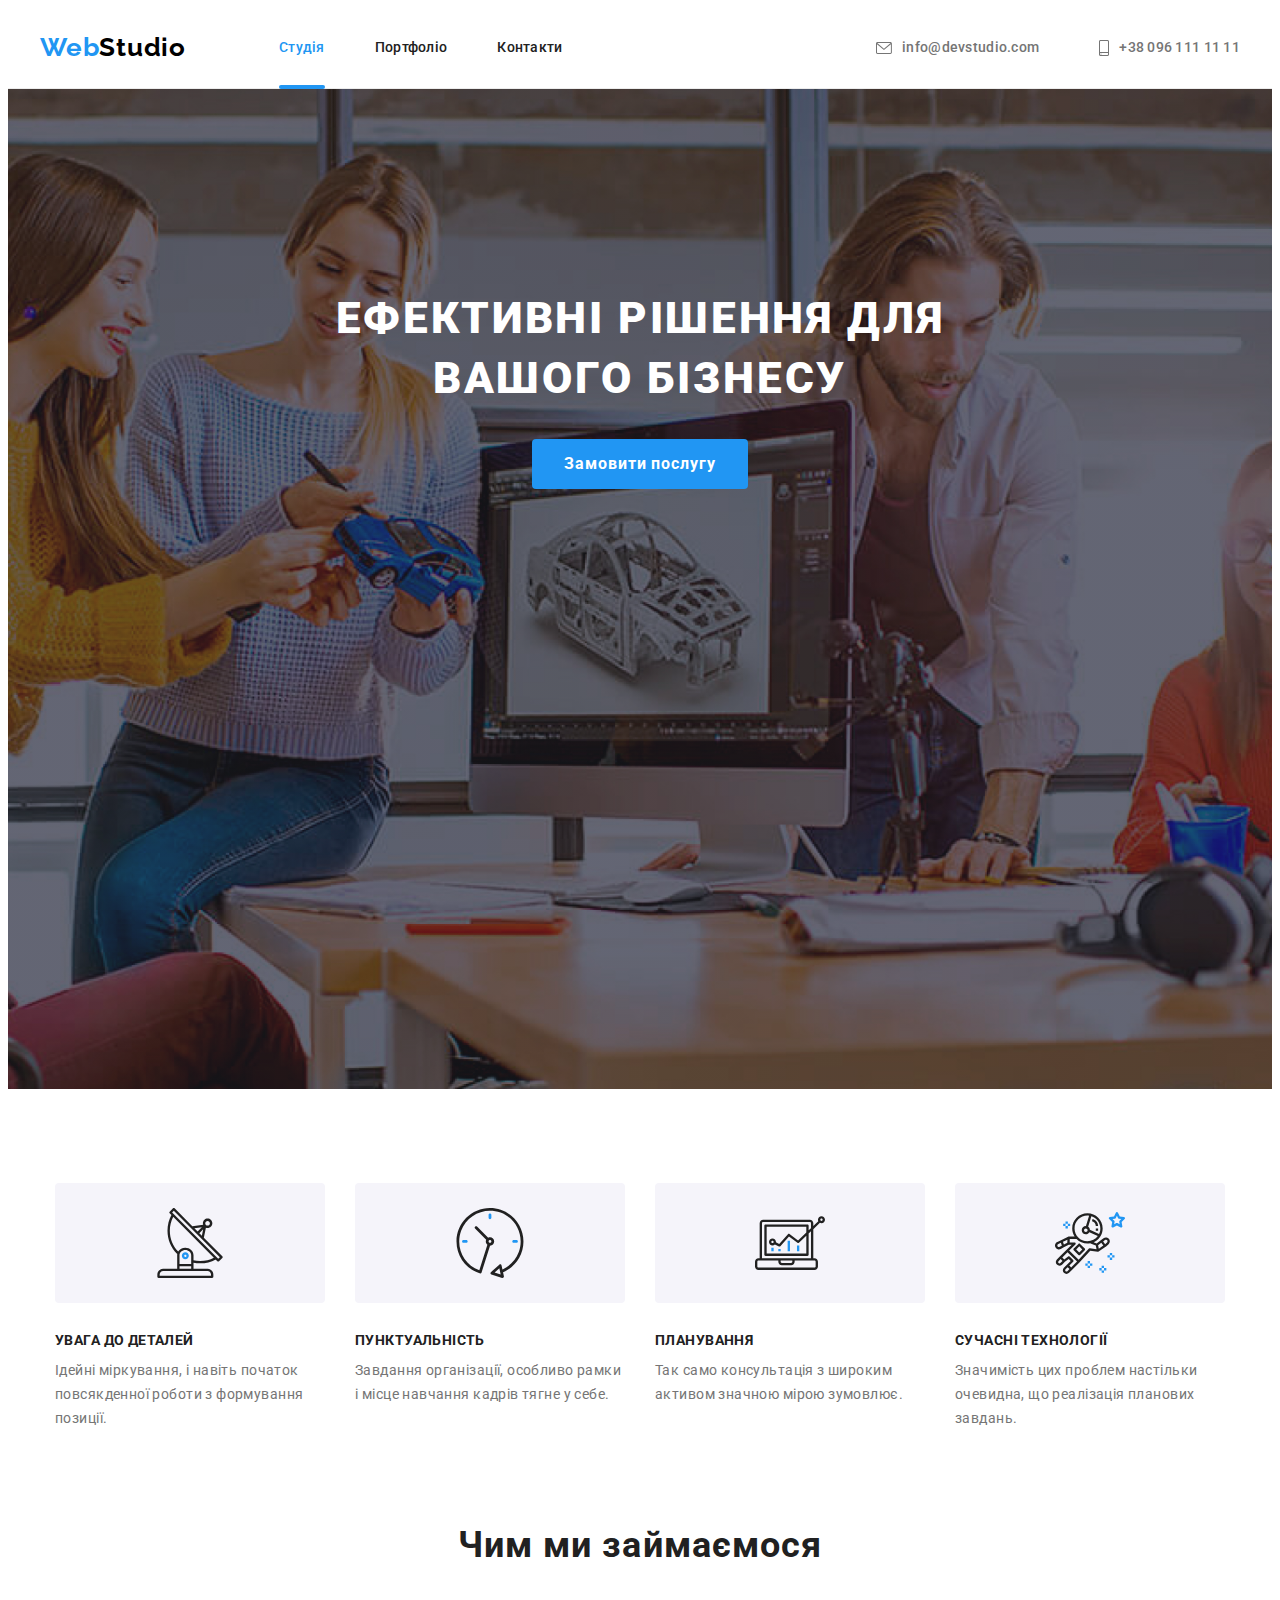
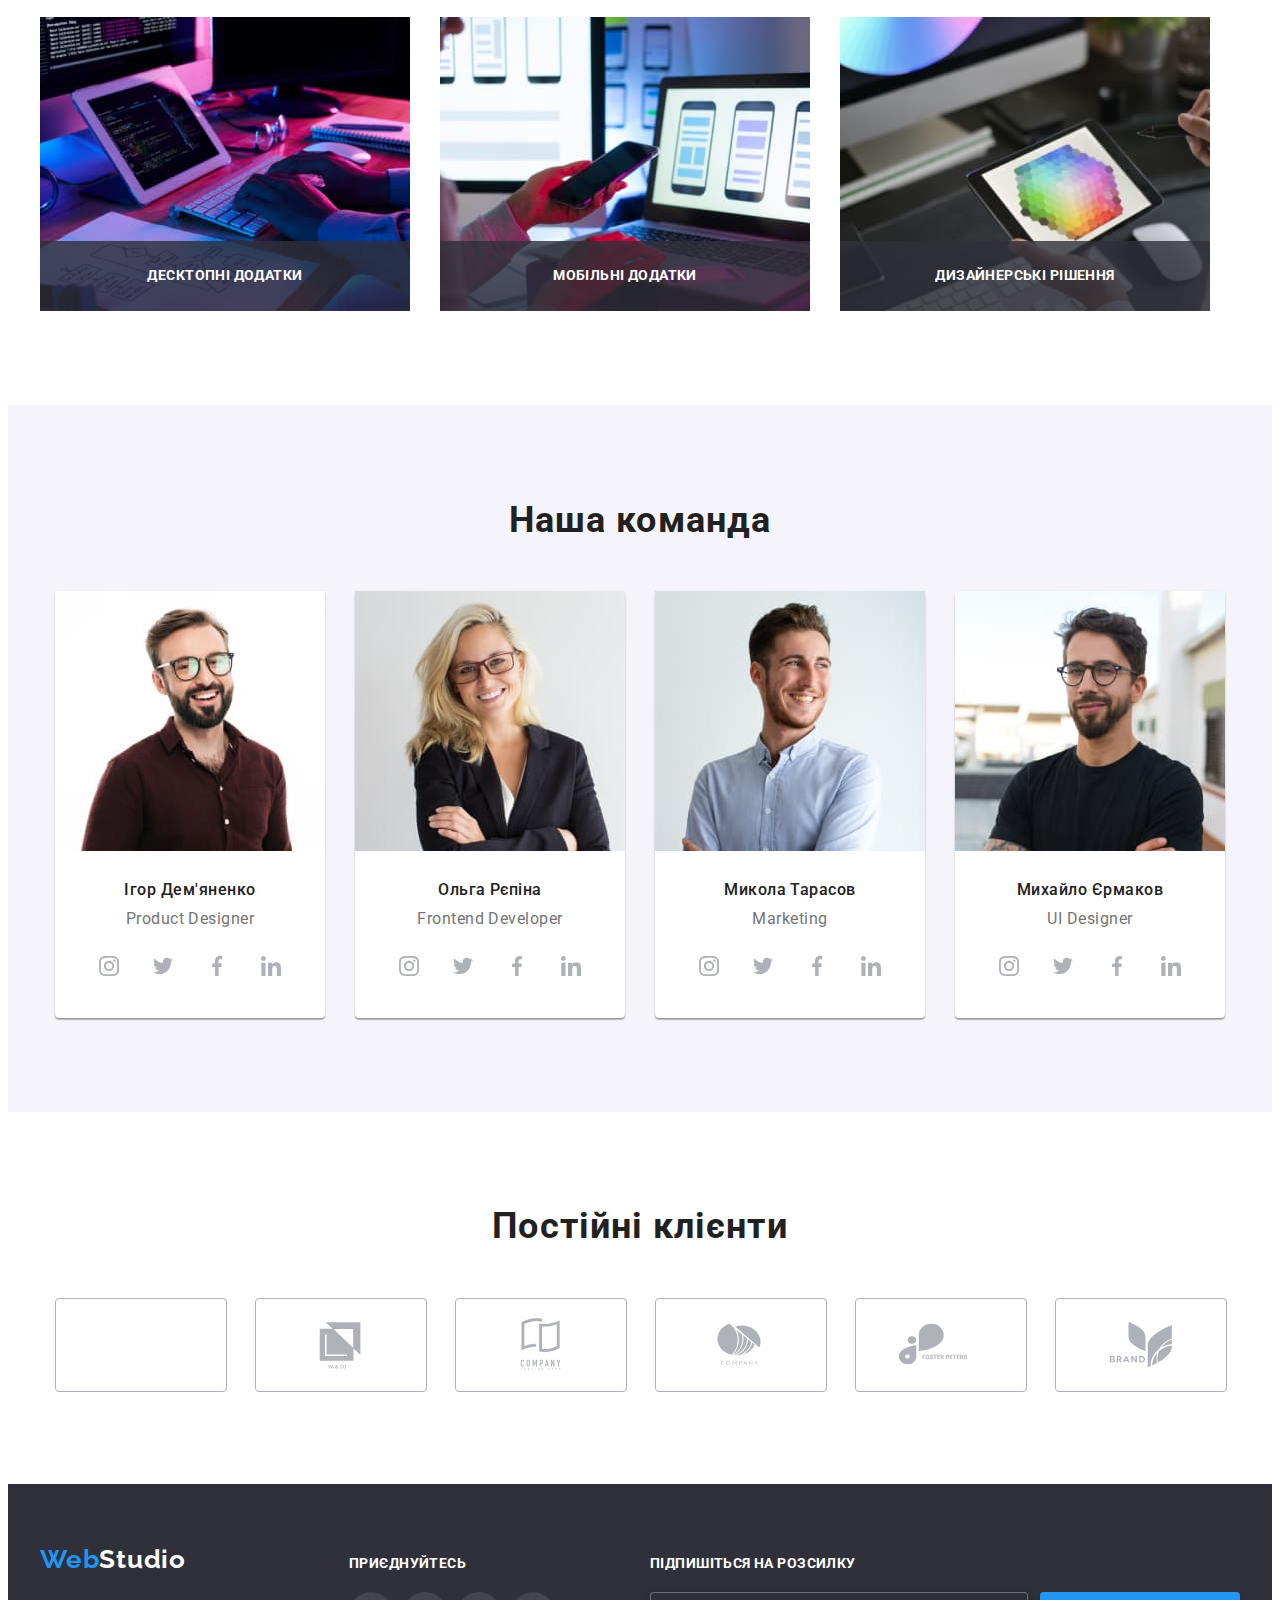
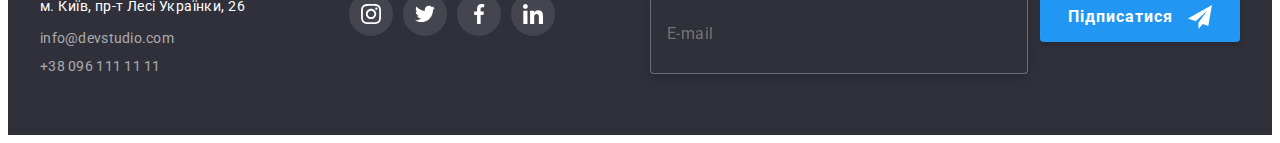
==== commit d2675792: "fff" ====
--- a/index.html
+++ b/index.html
@@ -19,45 +19,46 @@
     <link rel="stylesheet" href="./css/main.min.css" />
     <!-- <link rel="stylesheet" href="./css/styles.css" /> -->
   </head>
-
   <body>
     <!--Шапка сайта-->
     <header class="header">
       <div class="container header__container">
         <a href="./index.html" class="logo" lang="en"><span class="logo-web">Web</span>Studio</a>
+        <!-- jhfgfurgfyuegrfjthghr -->
         <button class="menu-button" name="choise" value="mainbutton" type="button" data-modal-open1>
-          <svg class="header-contact__icon" width="40" height="40">
-                <use xlink:href="./img/symbol-defs.svg#icon-menu">
-                  </svg>
+          <svg class="header-contact__icon-mob" width="40" height="40">
+            <use xlink:href="./images/symbol-defs.svg#icon-menu"></use>
+          </svg>
         </button>
         <div class="backdrop is-hidden" data-modal1>
           <div class="mobmodal-modal">
-            <button type="button" class="modal__btn" data-modal-close1>
+            <button type="button" class="modal__btnmob" data-modal-close1>
               <svg class="modal-btn__icon" width="18" height="18">
-                <use xlink:href="./img/symbol-defs.svg#close"></use>
+                <use xlink:href="./images/symbol-defs.svg#icon-close_24px"></use>
               </svg>
             </button>
-          <ul class="mobmodal-nav">
-            <li class="mobmodal-nav__item"><a href="./index.html" class="mobmodal-nav__link">Студія</a></li>
-            <li class="mobmodal-nav__item"><a href="./portfolio.html" class="mobmodal-nav__link">Портфоліо</a></li>
-            <li class="mobmodal-nav__item"><a href="" class="mobmodal-nav__link">Контакти</a></li>
-          </ul>
-        <ul class="mobmodal-adr">
-          <li class="mobmodal-adr__item">
-            <a href="mailto:info@devstudio.com" class="mobmodal-adr__link">info@devstudio.com</a>
-          </li>
-          <li class="mobmodal-adr__item">
-            <a href="tel:+380961111111" class="mobmodal-adr__link">+38 096 111 11 11</a>
-          </li>
-        </ul>
-        <ul class="mobmodal">
-          <li class="mobmodal__item"><a class="mobmodal__link">Instagram</a></li>
-          <li class="mobmodal__item"><a class="mobmodal__link">Twitter</a></li>
-          <li class="mobmodal__item"><a class="mobmodal__link">Facebook</a></li>
-          <li class="mobmodal__item"><a class="mobmodal__link">LinkedIn</a></li>
-        </ul>
+            <ul class="mobmodal-nav">
+              <li class="mobmodal-nav__item"><a href="./index.html" class="mobmodal-nav__link-act">Студія</a></li>
+              <li class="mobmodal-nav__item"><a href="./portfolio.html" class="mobmodal-nav__link">Портфоліо</a></li>
+              <li class="mobmodal-nav__item"><a href="" class="mobmodal-nav__link">Контакти</a></li>
+            </ul>
+            <ul class="mobmodal-adr">
+              <li class="mobmodal-adr__item">
+                <a href="tel:+380961111111" class="mobmodal-adr__link-tel">+38 096 111 11 11</a>
+              </li>
+              <li class="mobmodal-adr__item">
+                <a href="mailto:info@devstudio.com" class="mobmodal-adr__link">info@devstudio.com</a>
+              </li>
+            </ul>
+            <ul class="mobmodal">
+              <li class="mobmodal__item"><a class="mobmodal__link" href="#">Instagram</a></li>
+              <li class="mobmodal__item"><a class="mobmodal__link" href="#">Twitter</a></li>
+              <li class="mobmodal__item"><a class="mobmodal__link" href="#">Facebook</a></li>
+              <li class="mobmodal__item"><a class="mobmodal__link" href="#">LinkedIn</a></li>
+            </ul>
           </div>
         </div>
+        <!-- xnvbjvbjhdvbjn  -->
         <nav>
           <ul class="header__list">
             <li class="header__item"><a href="./index.html" class="header__link--act">Студія</a></li>
@@ -67,15 +68,17 @@
         </nav>
         <ul class="header-contact">
           <li class="header-contact__item">
-            <a href="mailto:info@devstudio.com" class="header-contact__link"
+            <a href="mailto:info@devstudio.com" class="header-contact__link mail"
               ><svg class="header-contact__icon" width="16" height="12">
-                <use xlink:href="./img/symbol-defs.svg#email"></use></svg>info@devstudio.com</a
+                <use xlink:href="./images/symbol-defs.svg#email"></use></svg
+              >info@devstudio.com</a
             >
           </li>
           <li class="header-contact__item">
-            <a href="tel:+380961111111" class="header-contact__link"
+            <a href="tel:+380961111111" class="header-contact__link tel"
               ><svg class="header-contact__icon" width="10" height="16">
-                <use xlink:href="./img/symbol-defs.svg#phone"></use></svg>+38 096 111 11 11</a
+                <use xlink:href="./images/symbol-defs.svg#phone"></use></svg
+              >+38 096 111 11 11</a
             >
           </li>
         </ul>
@@ -84,7 +87,7 @@
     <!-- Секция герой -->
     <main class="main-studio">
       <section class="hero bg-hero">
-        <div class="container hero__container">
+        <div class="hero__container">
           <h1 class="hero__slogan">Ефективні рішення для вашого бізнесу</h1>
           <button class="hero__button" name="choise" value="mainbutton" type="button" data-modal-open>Замовити послугу</button>
         </div>
@@ -93,7 +96,7 @@
           <div class="modal">
             <button type="button" class="modal__btn" data-modal-close>
               <svg class="modal-btn__icon" width="18" height="18">
-                <use xlink:href="./img/symbol-defs.svg#close"></use>
+                <use xlink:href="./images/symbol-defs.svg#close"></use>
               </svg>
             </button>
             <form class="register-form" name="register-form">
@@ -104,7 +107,7 @@
                   <span class="register-form__name">Ім'я</span>
                   <input class="register-form__input" type="text" name="text" />
                   <svg class="register-form__icon" width="18" height="18">
-                    <use href="./img/symbol-defs.svg#icon-man"></use>
+                    <use href="./images/symbol-defs.svg#icon-man"></use>
                   </svg>
                 </label>
 
@@ -112,7 +115,7 @@
                   <span class="register-form__name">Телефон</span>
                   <input class="register-form__input" type="tel" name="tel" />
                   <svg class="register-form__icon" width="18" height="18">
-                    <use href="./img/symbol-defs.svg#icon-phone-black"></use>
+                    <use href="./images/symbol-defs.svg#icon-phone-black"></use>
                   </svg>
                 </label>
 
@@ -120,7 +123,7 @@
                   <span class="register-form__name">Пошта</span>
                   <input class="register-form__input" type="email" name="email" />
                   <svg class="register-form__icon" width="18" height="18">
-                    <use href="./img/symbol-defs.svg#icon-email-black"></use>
+                    <use href="./images/symbol-defs.svg#icon-email-black"></use>
                   </svg>
                 </label>
 
@@ -133,8 +136,8 @@
               <label class="register-form__agreement">
                 <input class="register-form__checkbox register-form__visually-hidden" type="checkbox" name="privat" id="privat" />
                 <svg class="register-form__agreement-icons" width="18" height="18">
-                  <use class="register-form__icon-checked" href="./img/symbol-defs.svg#icon-icon-check"></use>
-                  <use class="register-form__icon-unchecked" href="./img/symbol-defs.svg#icon-Vector"></use>
+                  <use class="register-form__icon-checked" href="./images/symbol-defs.svg#icon-icon-check"></use>
+                  <use class="register-form__icon-unchecked" href="./images/symbol-defs.svg#icon-Vector"></use>
                 </svg>
                 <span class="register-form__desc">Погоджуюся з розсилкою та приймаю <a class="register-form__link" href="#">Умови договору</a></span>
               </label>
@@ -150,7 +153,7 @@
             <li class="feature__item">
               <div class="feature__directions-link">
                 <svg class="feature__directions-icon" width="70" height="70">
-                  <use xlink:href="./img/symbol-defs.svg#antenna"></use>
+                  <use xlink:href="./images/symbol-defs.svg#antenna"></use>
                 </svg>
               </div>
               <h3 class="feature__title">Увага до деталей</h3>
@@ -159,7 +162,7 @@
             <li class="feature__item">
               <div class="feature__directions-link">
                 <svg class="feature__directions-icon" width="70" height="70">
-                  <use xlink:href="./img/symbol-defs.svg#clock"></use>
+                  <use xlink:href="./images/symbol-defs.svg#clock"></use>
                 </svg>
               </div>
               <h3 class="feature__title">Пунктуальність</h3>
@@ -168,7 +171,7 @@
             <li class="feature__item">
               <div class="feature__directions-link">
                 <svg class="feature__directions-icon" width="70" height="70">
-                  <use xlink:href="./img/symbol-defs.svg#diagram"></use>
+                  <use xlink:href="./images/symbol-defs.svg#diagram"></use>
                 </svg>
               </div>
               <h3 class="feature__title">Планування</h3>
@@ -177,7 +180,7 @@
             <li class="feature__item">
               <div class="feature__directions-link">
                 <svg class="feature__directions-icon" width="70" height="70">
-                  <use xlink:href="./img/symbol-defs.svg#astronaut"></use>
+                  <use xlink:href="./images/symbol-defs.svg#astronaut"></use>
                 </svg>
               </div>
               <h3 class="feature__title">Сучасні технології</h3>
@@ -192,19 +195,37 @@
           <ul class="services__list">
             <li class="services__item">
               <div class="services__box-imgtext">
-                <img src="./img/desktop/a.jpg" class="services__works-foto" alt="чоловічі руки пишуть код" width="370" height="294" />
+                <!-- <img src="./images/desktop/img.jpg" class="services__works-foto" alt="чоловічі руки пишуть код" width="370" height="294" /> -->
+                <picture>
+                  <source srcset="./images/desktop/work-desk-1.jpg 1x, ./images/desktop/work-desk-1-2x.jpg 2x" media="(min-width: 1200px)" />
+                  <img src="./images/desktop/work-desk-1.jpg" class="services__works-foto" alt="чоловічі руки пишуть код" />
+                </picture>
                 <p class="services__imgtext">Десктопні додатки</p>
               </div>
             </li>
             <li class="services__item">
               <div class="services__box-imgtext">
-                <img src="./img/desktop/b.jpg" class="services__works-foto" alt="жіночі руки тримають телефон" width="370" height="294" />
+                <!-- <img src="./images/desktop/img(1).jpg" class="services__works-foto" alt="жіночі руки тримають телефон" width="370" height="294" /> -->
+                <picture>
+                  <source srcset="./images/desktop/work-desk-2.jpg 1x, ./images/desktop/work-desk-2-2x.jpg 2x" media="(min-width: 1200px)" />
+                  <img src="./images/desktop/work-desk-2.jpg" class="services__works-foto" alt="жіночі руки тримають телефон" />
+                </picture>
                 <p class="services__imgtext">Мобільні додатки</p>
               </div>
             </li>
             <li class="services__item">
               <div class="services__box-imgtext">
-                <img src="./img/desktop/c.jpg" class="services__works-foto" alt="жіночі руки тримають планшет та малюють на ньому" width="370" height="294" />
+                <!-- <img
+                  src="./images/desktop/img(2).jpg"
+                  class="services__works-foto"
+                  alt="жіночі руки тримають планшет та малюють на ньому"
+                  width="370"
+                  height="294"
+                /> -->
+                <picture>
+                  <source srcset="./images/desktop/work-desk-3.jpg 1x, ./images/desktop/work-desk-3-2x.jpg 2x" media="(min-width: 1200px)" />
+                  <img src="./images/desktop/work-desk-3.jpg" class="services__works-foto" alt="жіночі руки тримають планшет та малюють на ньому" />
+                </picture>
                 <p class="services__imgtext">Дизайнерські рішення</p>
               </div>
             </li>
@@ -216,29 +237,12 @@
           <h3 class="team__title">Наша команда</h3>
           <ul class="team__list">
             <li class="team__item">
-               <picture>
-                <source
-                  srcset="./img/mobile/img1.jpg 1x,
-                  ./img/mobile/img1@2x.jpg 2x"
-                  media="(max-width: 767px)"
-                />
-                <source
-                  srcset="
-                    ./img/tablet/img1.jpg 1x,
-                  ./img/tablet/img1@2x.jpg 2x
-                  "
-                  media="(max-width: 1199px)"
-                />
-                <source
-                  srcset="
-                    ./img/desktop/img3.jpg   1x,
-                    ./img/desktop/img3.jpg 2x
-                  "
-                  media="(min-width: 1200px)"
-                />
-                <img src="./img/desktop/img3.jpg" class="team__foto" alt="світловолосий чоловік в окулярах та червоній сорочці" />
+              <picture>
+                <source srcset="./images/mobile/com-mob-1.jpg 1x, ./images/mobile/com-mob-1-2x.jpg 2x" media="(max-width: 767px)" />
+                <source srcset="./images/tablet/com-tabl-1.jpg 1x, ./images/tablet/com-tabl-1-2x.jpg 2x" media="(max-width: 1199px)" />
+                <source srcset="./images/desktop/com-desk-1.jpg 1x, ./images/desktop/com-desk-1-2x.jpg 2x" media="(min-width: 1200px)" />
+                <img src="./images/desktop/com-desk-1.jpg" class="team__foto" alt="світловолосий чоловік в окулярах та червоній сорочці" />
               </picture>
-              
               <div class="team__box">
                 <h3 class="team__works-name">Ігор Дем'яненко</h3>
                 <p class="team__works-profession" lang="en">Product Designer</p>
@@ -246,28 +250,28 @@
                   <li class="team__socnet-item">
                     <a class="team__socnet-link" href="#">
                       <svg class="team__socnet-icon" width="20" height="20">
-                        <use href="./img/symbol-defs.svg#instagram"></use>
-                      </svg>
-                    </a>
-                  </li>
-                  <li class="team__socnet-item">
-                    <a class="team__socnet-link" href="#">
-                      <svg class="team__socnet-icon" width="20" height="20">
-                        <use href="./img/symbol-defs.svg#twitter"></use>
-                      </svg>
-                    </a>
-                  </li>
-                  <li class="team__socnet-item">
-                    <a class="team__socnet-link" href="#">
-                      <svg class="team__socnet-icon" width="20" height="20">
-                        <use href="./img/symbol-defs.svg#facebook"></use>
-                      </svg>
-                    </a>
-                  </li>
-                  <li class="team__socnet-item">
-                    <a class="team__socnet-link" href="#">
-                      <svg class="team__socnet-icon" width="20" height="20">
-                        <use href="./img/symbol-defs.svg#linkedin"></use>
+                        <use href="./images/symbol-defs.svg#instagram"></use>
+                      </svg>
+                    </a>
+                  </li>
+                  <li class="team__socnet-item">
+                    <a class="team__socnet-link" href="#">
+                      <svg class="team__socnet-icon" width="20" height="20">
+                        <use href="./images/symbol-defs.svg#twitter"></use>
+                      </svg>
+                    </a>
+                  </li>
+                  <li class="team__socnet-item">
+                    <a class="team__socnet-link" href="#">
+                      <svg class="team__socnet-icon" width="20" height="20">
+                        <use href="./images/symbol-defs.svg#facebook"></use>
+                      </svg>
+                    </a>
+                  </li>
+                  <li class="team__socnet-item">
+                    <a class="team__socnet-link" href="#">
+                      <svg class="team__socnet-icon" width="20" height="20">
+                        <use href="./images/symbol-defs.svg#linkedin"></use>
                       </svg>
                     </a>
                   </li>
@@ -276,56 +280,40 @@
             </li>
             <li class="team__item">
               <picture>
-                <source
-                  srcset="./img/mobile/img2.jpg 1x,
-                  ./img/mobile/img2@2x.jpg 2x"
-                  media="(max-width: 767px)"
-                />
-                <source
-                  srcset="
-                    ./img/tablet/img2.jpg 1x,
-                  ./img/tablet/img2@2x.jpg 2x
-                  "
-                  media="(max-width: 1199px)"
-                />
-                <source
-                  srcset="
-                    ./img/desktop/img4.jpg   1x,
-                    ./img/desktop/img4.jpg 2x
-                  "
-                  media="(min-width: 1200px)"
-                />
-                <img src="./img/desktop/img4.jpg" class="team__foto" alt="світловолосий чоловік в окулярах та червоній сорочці" />
-              </picture>             
-               <div class="team__box">
+                <source srcset="./images/mobile/com-mob-2.jpg 1x, ./images/mobile/com-mob-2-2x.jpg 2x" media="(max-width: 767px)" />
+                <source srcset="./images/tablet/com-tabl-2.jpg 1x, ./images/tablet/com-tabl-2-2x.jpg 2x" media="(max-width: 1199px)" />
+                <source srcset="./images/desktop/com-desk-2.jpg 1x, ./images/desktop/com-desk-2-2x.jpg 2x" media="(min-width: 1200px)" />
+                <img src="./images/desktop/com-desk-2.jpg" class="team__foto" alt="світловолоса жінка в окулярах та чорному жакеті" />
+              </picture>
+              <div class="team__box">
                 <h3 class="team__works-name">Ольга Рєпіна</h3>
                 <p class="team__works-profession" lang="en">Frontend Developer</p>
                 <ul class="team__socnet-list">
                   <li class="team__socnet-item">
                     <a class="team__socnet-link" href="#">
                       <svg class="team__socnet-icon" width="20" height="20">
-                        <use href="./img/symbol-defs.svg#instagram"></use>
-                      </svg>
-                    </a>
-                  </li>
-                  <li class="team__socnet-item">
-                    <a class="team__socnet-link" href="#">
-                      <svg class="team__socnet-icon" width="20" height="20">
-                        <use href="./img/symbol-defs.svg#twitter"></use>
-                      </svg>
-                    </a>
-                  </li>
-                  <li class="team__socnet-item">
-                    <a class="team__socnet-link" href="#">
-                      <svg class="team__socnet-icon" width="20" height="20">
-                        <use href="./img/symbol-defs.svg#facebook"></use>
-                      </svg>
-                    </a>
-                  </li>
-                  <li class="team__socnet-item">
-                    <a class="team__socnet-link" href="#">
-                      <svg class="team__socnet-icon" width="20" height="20">
-                        <use href="./img/symbol-defs.svg#linkedin"></use>
+                        <use href="./images/symbol-defs.svg#instagram"></use>
+                      </svg>
+                    </a>
+                  </li>
+                  <li class="team__socnet-item">
+                    <a class="team__socnet-link" href="#">
+                      <svg class="team__socnet-icon" width="20" height="20">
+                        <use href="./images/symbol-defs.svg#twitter"></use>
+                      </svg>
+                    </a>
+                  </li>
+                  <li class="team__socnet-item">
+                    <a class="team__socnet-link" href="#">
+                      <svg class="team__socnet-icon" width="20" height="20">
+                        <use href="./images/symbol-defs.svg#facebook"></use>
+                      </svg>
+                    </a>
+                  </li>
+                  <li class="team__socnet-item">
+                    <a class="team__socnet-link" href="#">
+                      <svg class="team__socnet-icon" width="20" height="20">
+                        <use href="./images/symbol-defs.svg#linkedin"></use>
                       </svg>
                     </a>
                   </li>
@@ -333,28 +321,12 @@
               </div>
             </li>
             <li class="team__item">
-               <picture>
-                <source
-                  srcset="./img/mobile/img3.jpg 1x,
-                  ./img/mobile/img3@2x.jpg 2x"
-                  media="(max-width: 767px)"
-                />
-                <source
-                  srcset="
-                    ./img/tablet/img3.jpg 1x,
-                  ./img/tablet/img3@2x.jpg 2x
-                  "
-                  media="(max-width: 1199px)"
-                />
-                <source
-                  srcset="
-                    ./img/desktop/img5.jpg   1x,
-                    ./img/desktop/img5.jpg 2x
-                  "
-                  media="(min-width: 1200px)"
-                />
-                <img src="./img/desktop/img5.jpg" class="team__foto" alt="світловолосий чоловік в окулярах та червоній сорочці" />
-              </picture>              
+              <picture>
+                <source srcset="./images/mobile/com-mob-3.jpg 1x, ./images/mobile/com-mob-3-2x.jpg 2x" media="(max-width: 767px)" />
+                <source srcset="./images/tablet/com-tabl-3.jpg 1x, ./images/tablet/com-tabl-3-2x.jpg 2x" media="(max-width: 1199px)" />
+                <source srcset="./images/desktop/com-desk-3.jpg 1x, ./images/desktop/com-desk-3-2x.jpg 2x" media="(min-width: 1200px)" />
+                <img src="./images/desktop/com-desk-3.jpg" class="team__foto" alt="світловолосий чоловік в білій сорочці" />
+              </picture>
               <div class="team__box">
                 <h3 class="team__works-name">Микола Тарасов</h3>
                 <p class="team__works-profession" lang="en">Marketing</p>
@@ -362,28 +334,28 @@
                   <li class="team__socnet-item">
                     <a class="team__socnet-link" href="#">
                       <svg class="team__socnet-icon" width="20" height="20">
-                        <use href="./img/symbol-defs.svg#instagram"></use>
-                      </svg>
-                    </a>
-                  </li>
-                  <li class="team__socnet-item">
-                    <a class="team__socnet-link" href="#">
-                      <svg class="team__socnet-icon" width="20" height="20">
-                        <use href="./img/symbol-defs.svg#twitter"></use>
-                      </svg>
-                    </a>
-                  </li>
-                  <li class="team__socnet-item">
-                    <a class="team__socnet-link" href="#">
-                      <svg class="team__socnet-icon" width="20" height="20">
-                        <use href="./img/symbol-defs.svg#facebook"></use>
-                      </svg>
-                    </a>
-                  </li>
-                  <li class="team__socnet-item">
-                    <a class="team__socnet-link" href="#">
-                      <svg class="team__socnet-icon" width="20" height="20">
-                        <use href="./img/symbol-defs.svg#linkedin"></use>
+                        <use href="./images/symbol-defs.svg#instagram"></use>
+                      </svg>
+                    </a>
+                  </li>
+                  <li class="team__socnet-item">
+                    <a class="team__socnet-link" href="#">
+                      <svg class="team__socnet-icon" width="20" height="20">
+                        <use href="./images/symbol-defs.svg#twitter"></use>
+                      </svg>
+                    </a>
+                  </li>
+                  <li class="team__socnet-item">
+                    <a class="team__socnet-link" href="#">
+                      <svg class="team__socnet-icon" width="20" height="20">
+                        <use href="./images/symbol-defs.svg#facebook"></use>
+                      </svg>
+                    </a>
+                  </li>
+                  <li class="team__socnet-item">
+                    <a class="team__socnet-link" href="#">
+                      <svg class="team__socnet-icon" width="20" height="20">
+                        <use href="./images/symbol-defs.svg#linkedin"></use>
                       </svg>
                     </a>
                   </li>
@@ -392,55 +364,40 @@
             </li>
             <li class="team__item">
               <picture>
-                <source
-                  srcset="./img/mobile/img4.jpg 1x,
-                  ./img/mobile/img4@2x.jpg 2x"
-                  media="(max-width: 767px)"
-                />
-                <source
-                  srcset="
-                    ./img/tablet/img4.jpg 1x,
-                  ./img/tablet/img4@2x.jpg 2x
-                  "
-                  media="(max-width: 1199px)"
-                />
-                <source
-                  srcset="
-                    ./img/desktop/img6.jpg   1x,
-                    ./img/desktop/img6.jpg 2x
-                  "
-                  media="(min-width: 1200px)"
-                />
-                <img src="./img/desktop/img6.jpg" class="team__foto" alt="світловолосий чоловік в окулярах та червоній сорочці" />
-              </picture>              <div class="team__box">
+                <source srcset="./images/mobile/com-mob-4.jpg 1x, ./images/mobile/com-mob-4-2x.jpg 2x" media="(max-width: 767px)" />
+                <source srcset="./images/tablet/com-tabl-4.jpg 1x, ./images/tablet/com-tabl-4-2x.jpg 2x" media="(max-width: 1199px)" />
+                <source srcset="./images/desktop/com-desk-4.jpg 1x, ./images/desktop/com-desk-4-2x.jpg 2x" media="(min-width: 1200px)" />
+                <img src="./images/desktop/com-desk-4.jpg" class="team__foto" alt="темноволосий чоловік в окулярах та чорній сорочці" />
+              </picture>
+              <div class="team__box">
                 <h3 class="team__works-name">Михайло Єрмаков</h3>
                 <p class="team__works-profession" lang="en">UI Designer</p>
                 <ul class="team__socnet-list">
                   <li class="team__socnet-item">
                     <a class="team__socnet-link" href="#">
                       <svg class="team__socnet-icon" width="20" height="20">
-                        <use href="./img/symbol-defs.svg#instagram"></use>
-                      </svg>
-                    </a>
-                  </li>
-                  <li class="team__socnet-item">
-                    <a class="team__socnet-link" href="#">
-                      <svg class="team__socnet-icon" width="20" height="20">
-                        <use href="./img/symbol-defs.svg#twitter"></use>
-                      </svg>
-                    </a>
-                  </li>
-                  <li class="team__socnet-item">
-                    <a class="team__socnet-link" href="#">
-                      <svg class="team__socnet-icon" width="20" height="20">
-                        <use href="./img/symbol-defs.svg#facebook"></use>
-                      </svg>
-                    </a>
-                  </li>
-                  <li class="team__socnet-item">
-                    <a class="team__socnet-link" href="#">
-                      <svg class="team__socnet-icon" width="20" height="20">
-                        <use href="./img/symbol-defs.svg#linkedin"></use>
+                        <use href="./images/symbol-defs.svg#instagram"></use>
+                      </svg>
+                    </a>
+                  </li>
+                  <li class="team__socnet-item">
+                    <a class="team__socnet-link" href="#">
+                      <svg class="team__socnet-icon" width="20" height="20">
+                        <use href="./images/symbol-defs.svg#twitter"></use>
+                      </svg>
+                    </a>
+                  </li>
+                  <li class="team__socnet-item">
+                    <a class="team__socnet-link" href="#">
+                      <svg class="team__socnet-icon" width="20" height="20">
+                        <use href="./images/symbol-defs.svg#facebook"></use>
+                      </svg>
+                    </a>
+                  </li>
+                  <li class="team__socnet-item">
+                    <a class="team__socnet-link" href="#">
+                      <svg class="team__socnet-icon" width="20" height="20">
+                        <use href="./images/symbol-defs.svg#linkedin"></use>
                       </svg>
                     </a>
                   </li>
@@ -457,89 +414,89 @@
             <li class="client__item">
               <a class="client__link" href="#"
                 ><svg class="client__logo" width="106" height="60">
-                  <use href="./img/symbol-defs.svg#Logo1"></use></svg
+                  <use href="./images/symbol-defs.svg#Logo"></use></svg
               ></a>
             </li>
             <li class="client__item">
               <a class="client__link" href="#"
                 ><svg class="client__logo" width="106" height="60">
-                  <use href="./img/symbol-defs.svg#Logo2"></use></svg
+                  <use href="./images/symbol-defs.svg#Logo1"></use></svg
               ></a>
             </li>
             <li class="client__item">
               <a class="client__link" href="#"
                 ><svg class="client__logo" width="106" height="60">
-                  <use href="./img/symbol-defs.svg#Logo3"></use></svg
+                  <use href="./images/symbol-defs.svg#Logo2"></use></svg
               ></a>
             </li>
             <li class="client__item">
               <a class="client__link" href="#"
                 ><svg class="client__logo" width="106" height="60">
-                  <use href="./img/symbol-defs.svg#Logo4"></use></svg
+                  <use href="./images/symbol-defs.svg#Logo3"></use></svg
               ></a>
             </li>
             <li class="client__item">
               <a class="client__link" href="#"
                 ><svg class="client__logo" width="106" height="60">
-                  <use href="./img/symbol-defs.svg#Logo5"></use></svg
+                  <use href="./images/symbol-defs.svg#Logo4"></use></svg
               ></a>
             </li>
             <li class="client__item">
               <a class="client__link" href="#"
                 ><svg class="client__logo" width="106" height="60">
-                  <use href="./img/symbol-defs.svg#Logo6"></use></svg
+                  <use href="./images/symbol-defs.svg#Logo5"></use></svg
               ></a>
             </li>
           </ul>
         </div>
       </section>
-      
     </main>
-
-    <!-- <footer class="footer">
+    <footer class="footer">
       <div class="container footer__container">
-        <div>
-          <a href="./index.html" class="footer__logo" lang="en"><span class="logo-web">Web</span>Studio</a>
-          <address class="footer__address">
-            <ul class="footer__list">
-              <li class="footer__item"><a href="" class="footer__map">м. Київ, пр-т Лесі Українки, 26</a></li>
-              <li class="footer__item"><a href="mailto:info@devstudio.com" class="footer__contact">info@devstudio.com</a></li>
-              <li class="footer__item"><a href="tel:+380961111111" class="footer__contact">+38 096 111 11 11</a></li>
+        <div class="footer__container-info">
+          <div class="footer__container-addr">
+            <a href="./index.html" class="footer__logo" lang="en"><span class="logo-web">Web</span>Studio</a>
+            <address class="footer__address">
+              <ul class="footer__list">
+                <li class="footer__item"><a href="" class="footer__map">м. Київ, пр-т Лесі Українки, 26</a></li>
+                <li class="footer__item"><a href="mailto:info@devstudio.com" class="footer__contact">info@devstudio.com</a></li>
+                <li class="footer__item"><a href="tel:+380961111111" class="footer__contact">+38 096 111 11 11</a></li>
+              </ul>
+            </address>
+          </div>
+          <div class="footer__goin">
+            <p class="footer__title">приєднуйтесь</p>
+            <ul class="footer__soc-list">
+              <li class="footer__soc-item">
+                <a href="#" class="footer__soc-link">
+                  <svg class="footer__soc-icon" width="20" height="20">
+                    <use xlink:href="./images/symbol-defs.svg#instagram"></use>
+                  </svg>
+                </a>
+              </li>
+              <li class="footer__soc-item">
+                <a href="#" class="footer__soc-link">
+                  <svg class="footer__soc-icon" width="20" height="20">
+                    <use xlink:href="./images/symbol-defs.svg#twitter"></use>
+                  </svg>
+                </a>
+              </li>
+              <li class="footer__soc-item">
+                <a href="#" class="footer__soc-link">
+                  <svg class="footer__soc-icon" width="20" height="20">
+                    <use xlink:href="./images/symbol-defs.svg#facebook"></use>
+                  </svg>
+                </a>
+              </li>
+              <li class="footer__soc-item">
+                <a href="#" class="footer__soc-link">
+                  <svg class="footer__soc-icon" width="20" height="20">
+                    <use xlink:href="./images/symbol-defs.svg#linkedin"></use>
+                  </svg>
+                </a>
+              </li>
             </ul>
-          </address>
-        </div>
-        <div class="footer__goin">
-          <p class="footer__title">приєднуйтесь</p>
-          <ul class="footer__soc-list">
-            <li class="footer__soc-item">
-              <a href="#" class="footer__soc-link">
-                <svg class="footer__soc-icon" width="20" height="20">
-                  <use xlink:href="./img/symbol-defs.svg#instagram"></use>
-                </svg>
-              </a>
-            </li>
-            <li class="footer__soc-item">
-              <a href="#" class="footer__soc-link">
-                <svg class="footer__soc-icon" width="20" height="20">
-                  <use xlink:href="./img/symbol-defs.svg#twitter"></use>
-                </svg>
-              </a>
-            </li>
-            <li class="footer__soc-item">
-              <a href="#" class="footer__soc-link">
-                <svg class="footer__soc-icon" width="20" height="20">
-                  <use xlink:href="./img/symbol-defs.svg#facebook"></use>
-                </svg>
-              </a>
-            </li>
-            <li class="footer__soc-item">
-              <a href="#" class="footer__soc-link">
-                <svg class="footer__soc-icon" width="20" height="20">
-                  <use xlink:href="./img/symbol-defs.svg#linkedin"></use>
-                </svg>
-              </a>
-            </li>
-          </ul>
+          </div>
         </div>
         <div class="footer__subscribe">
           <p class="footer__subscribe-title">Підпишіться на розсилку</p>
@@ -547,14 +504,13 @@
             <input type="email" name="email" class="footer__subscribe-email" placeholder="E-mail" />
             <button type="submit" class="footer__subscribe-button">
               Підписатися<svg width="24" height="24" class="footer__subscribe-img">
-                <use xlink:href="./img/symbol-defs.svg#icon-icon-send"></use>
+                <use xlink:href="./images/symbol-defs.svg#icon-icon-send"></use>
               </svg>
             </button>
           </form>
         </div>
       </div>
-    </footer> -->
-    
+    </footer>
     <script src="./js/modal.js"></script>
   </body>
-</html>
+</html>--- a/css/main.min.css
+++ b/css/main.min.css
@@ -1 +1 @@
-body{background-color:#fff;color:#757575;font-family:roboto,sans-serif}ul{list-style:none;margin:0;padding:0}.container{padding-left:15px;padding-right:15px;margin-left:auto;margin-right:auto}@media screen and (min-width: 480px){.container{width:480px}}@media screen and (min-width: 768px){.container{width:768px}}@media screen and (min-width: 1200px){.container{width:1200px}}h1,h2,h3,h4,h5,h6,p{margin:0}img{display:block;max-width:100%;height:auto}section{padding-top:60px;padding-bottom:60px}@media screen and (min-width: 1200px){section{padding-top:94px;padding-bottom:94px}}.header{background-color:#fff;border-bottom:1px solid #ececec}.header__container{display:-webkit-box;display:-ms-flexbox;display:flex}@media screen and (min-width: 1200px){.header__container{display:-webkit-box;display:-ms-flexbox;display:flex;-webkit-box-align:center;-ms-flex-align:center;align-items:center}}nav{display:none}@media screen and (min-width: 768px){nav{display:-webkit-box;display:-ms-flexbox;display:flex}}@media screen and (min-width: 1200px){nav{-webkit-box-pack:center;-ms-flex-pack:center;justify-content:center}}@media screen and (min-width: 1200px){.header__item{margin-right:50px}.header__item:last-child{margin-right:0}}.logo{padding-top:24px;padding-bottom:25px;font-family:Raleway;display:-webkit-inline-box;display:-ms-inline-flexbox;display:inline-flex;font-weight:700;line-height:1.19;letter-spacing:.03em;color:#000;text-decoration:none}@media screen and (min-width: 1200px){.logo{margin-right:93px;font-size:26px}}.logo-web{color:#2196f3}.menu-button{display:inline-block;margin:0;margin-left:auto;padding:0;border:none;color:#212121;background-color:rgba(0,0,0,0);cursor:pointer;-webkit-transition:fill color 250ms cubic-bezier(0.4, 0, 0.2, 1);transition:fill color 250ms cubic-bezier(0.4, 0, 0.2, 1)}.menu-button:hover,.menu-button:focus{fill:#2196f3}@media screen and (min-width: 768px){.menu-button{display:none}}.mobmodal-modal{z-index:5;position:absolute;top:50%;left:50%;-webkit-transform:translate(-50%, -50%);transform:translate(-50%, -50%);width:100%;height:100%;max-width:480px;background:#fff;-webkit-box-shadow:0px 1px 3px rgba(0,0,0,.12),0px 1px 1px rgba(0,0,0,.14),0px 2px 1px rgba(0,0,0,.2);box-shadow:0px 1px 3px rgba(0,0,0,.12),0px 1px 1px rgba(0,0,0,.14),0px 2px 1px rgba(0,0,0,.2);-webkit-transition:-webkit-transform 500ms ease-in-out;transition:-webkit-transform 500ms ease-in-out;transition:transform 500ms ease-in-out;transition:transform 500ms ease-in-out, -webkit-transform 500ms ease-in-out;padding:40px}@media screen and (min-width: 768px){.mobmodal-modal{display:none}}.mobmodal-nav__item{color:#212121;margin-bottom:32px}.mobmodal-nav__item:last-child{margin-bottom:302px}.mobmodal-nav__link{font-size:40px}.mobmodal-adr__item{margin-bottom:32px}.mobmodal-adr__item:last-child{margin-bottom:64px}.mobmodal{display:-webkit-box;display:-ms-flexbox;display:flex;margin-top:auto}@media screen and (min-width: 1200px){.header__list{display:-webkit-box;display:-ms-flexbox;display:flex;-webkit-box-orient:horizontal;-webkit-box-direction:normal;-ms-flex-direction:row;flex-direction:row}}.header__link,.header__link--act{padding-top:32px;padding-bottom:32px;font-size:14px;font-weight:500;line-height:1.14;letter-spacing:.02em;color:#212121;text-decoration:none;-webkit-transition:color 250ms cubic-bezier(0.4, 0, 0.2, 1);transition:color 250ms cubic-bezier(0.4, 0, 0.2, 1)}.header__link:hover,.header__link--act:hover,.header__link:focus,.header__link--act:focus{color:#2196f3}@media screen and (min-width: 1200px){.header__link,.header__link--act{display:inline-block}}.header__link--act{color:#2196f3;position:relative}.header__link--act:hover,.header__link--act:focus{color:#2196f3}.header__link--act::after{content:"";position:absolute;bottom:-1px;left:0;display:block;width:100%;height:4px;background-color:#2196f3;border-radius:2px}.header-contact{display:none}@media screen and (min-width: 768px){.header-contact{display:-webkit-box;display:-ms-flexbox;display:flex}}@media screen and (min-width: 1200px){.header-contact{margin-left:auto;-webkit-box-orient:horizontal;-webkit-box-direction:normal;-ms-flex-direction:row;flex-direction:row}}@media screen and (min-width: 1200px){.header-contact__item{margin-right:50px}.header-contact__item:last-child{margin-right:0}}.header-contact__link{font-size:14px;font-weight:500;line-height:1.14;letter-spacing:.02em;color:#757575;text-decoration:none;-webkit-transition:color 250ms cubic-bezier(0.4, 0, 0.2, 1);transition:color 250ms cubic-bezier(0.4, 0, 0.2, 1)}.header-contact__link:hover,.header-contact__link:focus{color:#2196f3}.header-contact__link:hover .header-contact__icon,.header-contact__link:focus .header-contact__icon{fill:#2196f3}@media screen and (min-width: 1200px){.header-contact__link{display:-webkit-box;display:-ms-flexbox;display:flex;-webkit-box-align:center;-ms-flex-align:center;align-items:center;padding-top:32px;padding-bottom:32px}}.header-contact__icon{fill:#757575;margin-right:10px;-webkit-transition:fill 250ms cubic-bezier(0.4, 0, 0.2, 1);transition:fill 250ms cubic-bezier(0.4, 0, 0.2, 1)}.hero{padding-top:118px;padding-bottom:118px}@media screen and (min-width: 1200px){.hero{padding-top:200px;padding-bottom:200px}}.hero__container{padding-left:15px;padding-right:15px;margin-left:auto;margin-right:auto;text-align:center;width:360px}@media screen and (min-width: 1200px){.hero__container{width:700px}}.bg-hero{background-image:-webkit-gradient(linear, left top, right top, from(rgba(47, 48, 58, 0.4)), to(rgba(47, 48, 58, 0.4))),url(../../img/mobile/Header.jpg);background-image:linear-gradient(to right, rgba(47, 48, 58, 0.4), rgba(47, 48, 58, 0.4)),url(../../img/mobile/Header.jpg);background-image:-webkit-gradient(linear, left top, right top, from(rgba(47, 48, 58, 0.4)), to(rgba(47, 48, 58, 0.4))),url(../../img/mobile/Header@2x.jpg);background-image:linear-gradient(to right, rgba(47, 48, 58, 0.4), rgba(47, 48, 58, 0.4)),url(../../img/mobile/Header@2x.jpg);background-repeat:no-repeat;background-position:center;background-size:cover;background-color:#2f303a;margin-left:auto;margin-right:auto;max-width:480px;min-height:400px}@media screen and (min-width: 768px){.bg-hero{max-width:768px;min-height:400px;background-image:-webkit-gradient(linear, left top, right top, from(rgba(47, 48, 58, 0.4)), to(rgba(47, 48, 58, 0.4))),url(../../img/tablet/Header.jpg);background-image:linear-gradient(to right, rgba(47, 48, 58, 0.4), rgba(47, 48, 58, 0.4)),url(../../img/tablet/Header.jpg);background-image:linear-gradient(to right, rgba(47, 48, 58, 0.4), rgba(47, 48, 58, 0.4)),url(../../img/tablet/Header.jpg)}}@media screen and (min-width: 1200px){.bg-hero{max-width:1600px;min-height:600px;background-image:-webkit-gradient(linear, left top, right top, from(rgba(47, 48, 58, 0.4)), to(rgba(47, 48, 58, 0.4))),url(../../img/desktop/мм.jpg);background-image:linear-gradient(to right, rgba(47, 48, 58, 0.4), rgba(47, 48, 58, 0.4)),url(../../img/desktop/мм.jpg)}}.hero__slogan{font-size:26px;font-weight:900;line-height:1.6;letter-spacing:.06em;margin-bottom:30px;text-transform:uppercase;color:#fff}@media screen and (min-width: 1200px){.hero__slogan{font-size:44px;line-height:1.36}}.hero__button{font-family:inherit;font-size:16px;font-weight:700;line-height:1.87;letter-spacing:.06em;border-radius:4px;padding:10px 32px;display:inline-block;min-width:200px;text-align:center;border:0px;cursor:pointer;color:#fff;background-color:#2196f3;-webkit-transition:background-color 250ms cubic-bezier(0.4, 0, 0.2, 1);transition:background-color 250ms cubic-bezier(0.4, 0, 0.2, 1)}.hero__button:hover,.hero__button:focus{background-color:#188ce8}@media screen and (min-width: 1200px){.hero__button{min-width:216px}}.backdrop{z-index:5;position:fixed;top:0;left:0;width:100%;height:100%;background:rgba(0,0,0,.2);opacity:1;-webkit-transition:opacity 1400ms linear,visibility 1400ms linear;transition:opacity 1400ms linear,visibility 1400ms linear}.backdrop.is-hidden{opacity:0;visibility:hidden;pointer-events:none}.backdrop.is-hidden .modal{opacity:0;visibility:hidden;pointer-events:none;-webkit-transform:translate(-50%, -50%) scale(1) rotate(0deg);transform:translate(-50%, -50%) scale(1) rotate(0deg);-webkit-transition:opacity 1400ms linear,visibility 1400ms linear;transition:opacity 1400ms linear,visibility 1400ms linear}.modal{z-index:5;position:absolute;top:50%;left:50%;-webkit-transform:translate(-50%, -50%);transform:translate(-50%, -50%);width:450px;height:609px;background:#fff;-webkit-box-shadow:0px 1px 3px rgba(0,0,0,.12),0px 1px 1px rgba(0,0,0,.14),0px 2px 1px rgba(0,0,0,.2);box-shadow:0px 1px 3px rgba(0,0,0,.12),0px 1px 1px rgba(0,0,0,.14),0px 2px 1px rgba(0,0,0,.2);border-radius:4px;-webkit-transition:-webkit-transform 500ms ease-in-out;transition:-webkit-transform 500ms ease-in-out;transition:transform 500ms ease-in-out;transition:transform 500ms ease-in-out, -webkit-transform 500ms ease-in-out;padding:40px}@media screen and (min-width: 768px){.modal{width:528px;height:581px}}.modal__btn{position:absolute;top:8px;right:8px;display:-webkit-box;display:-ms-flexbox;display:flex;-webkit-box-align:center;-ms-flex-align:center;align-items:center;-webkit-box-pack:center;-ms-flex-pack:center;justify-content:center;width:30px;height:30px;background:#fff;border:1px solid rgba(0,0,0,.1);border-radius:50%;cursor:pointer}.modal__btn>.modal-btn__icon{fill:#000;-webkit-transition:fill 250ms cubic-bezier(0.4, 0, 0.2, 1);transition:fill 250ms cubic-bezier(0.4, 0, 0.2, 1)}.modal__btn:hover .modal-btn__icon,.modal__btn:focus .modal-btn__icon{fill:#2196f3}.register-form__visually-hidden{position:absolute;width:1px;height:1px;margin:-1px;border:0;padding:0;white-space:nowrap;-webkit-clip-path:inset(100%);clip-path:inset(100%);clip:rect(0 0 0 0);overflow:hidden}.register-form__heading{display:block;text-align:center;font-size:20px;margin-bottom:12px;color:#212121;line-height:1.15;letter-spacing:.03em}.register-form__group{margin-bottom:20px}.register-form__label{position:relative;display:block;margin-bottom:10px}.register-form__label:last-child{margin-bottom:0}.register-form__name{display:block;font-size:12px;margin-bottom:4px;line-height:1.1666666667}.register-form__input{width:100%;display:block;height:40px;padding-left:42px;padding-right:42px;border:1px solid rgba(33,33,33,.2);border-radius:4px;outline:rgba(0,0,0,0);-webkit-transition:border-color 400ms;transition:border-color 400ms}.register-form__input:focus,.register-form__input:hover{border-color:#2196f3}.register-form__input:focus~.register-form__icon,.register-form__input:hover~.register-form__icon{fill:#2196f3}.register-form__icon{position:absolute;fill:#212121;top:50%;left:10px;-webkit-transition:fill 400ms;transition:fill 400ms}.register-form__title{display:block;font-size:14px;margin-bottom:4px}.register-form__message{display:block;width:100%;height:120px;padding:18px;font-size:14px;resize:none;outline:rgba(0,0,0,0);border:1px solid rgba(33,33,33,.2);border-radius:4px}.register-form__message::-webkit-input-placeholder{font-size:12px}.register-form__message::-moz-placeholder{font-size:12px}.register-form__message:-ms-input-placeholder{font-size:12px}.register-form__message::-ms-input-placeholder{font-size:12px}.register-form__message::placeholder{font-size:12px}.register-form__message:hover,.register-form__message:focus{border-color:#2196f3}.register-form__agreement{display:-webkit-box;display:-ms-flexbox;display:flex;-webkit-box-align:center;-ms-flex-align:center;align-items:center;-webkit-box-pack:center;-ms-flex-pack:center;justify-content:center;gap:10px;margin-bottom:30px}.register-form__icon-checked{opacity:0;fill:#188ce8;-webkit-transition:opacity 400ms;transition:opacity 400ms}.register-form__checkbox:checked+.register-form__agreement-icons .register-form__icon-checked{opacity:1}.register-form__icon-unchecked{-webkit-transition:opacity 400ms;transition:opacity 400ms}.register-form__checkbox:checked+.register-form__agreement-icons .register-form__icon-unchecked{opacity:0}.register-form__checkbox+.register-form__agreement-icons .register-form__icon-unchecked{-webkit-transition:opacity 250ms cubic-bezier(0.4, 0, 0.2, 1);transition:opacity 250ms cubic-bezier(0.4, 0, 0.2, 1)}.register-form__checkbox:focus+.register-form__agreement-icons .register-form__icon-unchecked{opacity:0}.register-form__checkbox:focus+.register-form__agreement-icons{border-radius:2px;border:2px solid #188ce8}.register-form__checkbox:focus+.register-form__agreement-icons{-webkit-transition:border 250ms cubic-bezier(0.4, 0, 0.2, 1);transition:border 250ms cubic-bezier(0.4, 0, 0.2, 1)}.register-form__desc{font-size:14px;-webkit-user-select:none;-moz-user-select:none;-ms-user-select:none;user-select:none}.register-form__link{color:#2196f3}.register-form__btn{font-family:inherit;font-size:16px;font-weight:700;line-height:1.87;letter-spacing:.06em;border-radius:4px;padding:10px 52px;min-width:200px;min-height:50px;text-align:center;border:0px;cursor:pointer;color:#fff;background-color:#2196f3;-webkit-transition:background-color 250ms cubic-bezier(0.4, 0, 0.2, 1);transition:background-color 250ms cubic-bezier(0.4, 0, 0.2, 1);display:block;margin:0 auto}.register-form__btn:hover,.register-form__btn:focus{background-color:#188ce8}.feature{width:1200}.feature__hiden-txt{position:absolute;width:1px;height:1px;margin:-1px;border:0;padding:0;white-space:nowrap;-webkit-clip-path:inset(100%);clip-path:inset(100%);clip:rect(0 0 0 0);overflow:hidden}@media screen and (min-width: 768px){.feature__list{display:-webkit-box;display:-ms-flexbox;display:flex;-webkit-box-align:center;-ms-flex-align:center;align-items:center;-webkit-box-pack:center;-ms-flex-pack:center;justify-content:center;-ms-flex-wrap:wrap;flex-wrap:wrap;margin:-15px}}@media screen and (min-width: 1200px){.feature__list{display:-webkit-inline-box;display:-ms-inline-flexbox;display:inline-flex;-ms-flex-wrap:nowrap;flex-wrap:nowrap;-webkit-box-align:stretch;-ms-flex-align:stretch;align-items:stretch}}@media screen and (min-width: 768px){.feature__item{width:calc((100% - 60px)/2);margin:15px}}@media screen and (min-width: 1200px){.feature__item{-ms-flex-preferred-size:270px;flex-basis:270px;margin:0 30px 0 0}.feature__item:last-child{margin-right:0}}.feature__directions-link{display:-webkit-box;display:-ms-flexbox;display:flex;-webkit-box-align:center;-ms-flex-align:center;align-items:center;-webkit-box-pack:center;-ms-flex-pack:center;justify-content:center;height:120px;background:#f5f4fa;border-radius:4px;margin-bottom:30px}@media screen and (min-width: 768px){.feature__directions-link{width:354px}}@media screen and (min-width: 1200px){.feature__directions-link{width:270px}}.feature__directions-icon{fill:#afb1b8}.feature__title{margin-top:0;margin-bottom:10px;font-size:14px;font-weight:700;line-height:1.14;letter-spacing:.03em;color:#212121;text-transform:uppercase}.feature__txt{margin-top:0;margin-bottom:0;font-size:14px;line-height:1.71;letter-spacing:.03em;color:#757575}.services{display:none;padding-top:0}@media screen and (min-width: 1200px){.services{display:block}}.services__title{margin-bottom:50px;font-size:36px;font-weight:700;line-height:1.16;letter-spacing:.03em;text-align:center;color:#212121}.services__list{display:-webkit-box;display:-ms-flexbox;display:flex;gap:30px}.services__item{display:-webkit-box;display:-ms-flexbox;display:flex}.services__box-imgtext{position:relative}.services__imgtext{position:absolute;bottom:0;width:370px;height:70px;display:-webkit-box;display:-ms-flexbox;display:flex;-webkit-box-pack:center;-ms-flex-pack:center;justify-content:center;-webkit-box-align:center;-ms-flex-align:center;align-items:center;font-weight:700;font-size:14px;line-height:1.14;text-align:center;letter-spacing:.03em;text-transform:uppercase;color:#fff;background:rgba(47,48,58,.8)}.team{text-align:center;background-color:#f5f4fa}.team__title{margin-bottom:30px;font-size:28px;font-weight:700;line-height:1.17;letter-spacing:.03em;text-align:center;color:#212121}@media screen and (min-width: 1200px){.team__title{margin-bottom:50px;font-size:36px}}.team__list{margin-left:auto;margin-right:auto;-webkit-box-align:center;-ms-flex-align:center;align-items:center;-webkit-box-pack:center;-ms-flex-pack:center;justify-content:center;display:-webkit-box;display:-ms-flexbox;display:flex;-ms-flex-wrap:wrap;flex-wrap:wrap}@media screen and (min-width: 768px){.team__list{gap:30px}}@media screen and (min-width: 1200px){.team__list{gap:30px;-ms-flex-wrap:nowrap;flex-wrap:nowrap}}.team__item{background-color:#fff;border-radius:4px;width:450px;-webkit-box-shadow:0px 1px 3px rgba(0,0,0,.12),0px 1px 1px rgba(0,0,0,.14),0px 2px 1px rgba(0,0,0,.2);box-shadow:0px 1px 3px rgba(0,0,0,.12),0px 1px 1px rgba(0,0,0,.14),0px 2px 1px rgba(0,0,0,.2);margin-bottom:15px}@media screen and (min-width: 768px){.team__item{width:354px}}@media screen and (min-width: 1200px){.team__item{margin-bottom:0;width:270px}.team__item:last-child{margin-right:0}}.team__foto{margin-top:0;width:100%}.team__box{display:-webkit-box;display:-ms-flexbox;display:flex;-webkit-box-orient:vertical;-webkit-box-direction:normal;-ms-flex-direction:column;flex-direction:column;padding:30px}.team__works-name{margin-bottom:10px;font-size:16px;font-weight:500;line-height:1.18;letter-spacing:.03em;color:#212121}.team__works-profession{font-size:16px;line-height:1.18;letter-spacing:.03em;margin-bottom:16px}.team__socnet-list{display:-webkit-box;display:-ms-flexbox;display:flex;-webkit-box-pack:center;-ms-flex-pack:center;justify-content:center}.team__socnet-item{width:44px;height:44px;margin-right:10px}.team__socnet-item:last-child{margin-right:0px}.team__socnet-link{display:-webkit-box;display:-ms-flexbox;display:flex;-webkit-box-align:center;-ms-flex-align:center;align-items:center;-webkit-box-pack:center;-ms-flex-pack:center;justify-content:center;width:100%;height:100%;border-radius:50%;background-color:#fff;fill:#afb1b8;-webkit-transition:background-color 250ms cubic-bezier(0.4, 0, 0.2, 1),fill 250ms cubic-bezier(0.4, 0, 0.2, 1);transition:background-color 250ms cubic-bezier(0.4, 0, 0.2, 1),fill 250ms cubic-bezier(0.4, 0, 0.2, 1)}.team__socnet-link:hover,.team__socnet-link:focus{background-color:#2196f3;color:#fff;cursor:pointer}.team__socnet-link:hover .team__socnet-icon,.team__socnet-link:focus .team__socnet-icon{fill:#fff}.team__socnet-icon{fill:#afb1b8;-webkit-transition:fill 250ms cubic-bezier(0.4, 0, 0.2, 1);transition:fill 250ms cubic-bezier(0.4, 0, 0.2, 1)}.client__title{margin-bottom:30px;font-size:36px;font-weight:700;line-height:1.16;letter-spacing:.03em;text-align:center;color:#212121}@media screen and (min-width: 1200px){.client__title{margin-bottom:50px;font-size:36px}}.client__list{display:-webkit-box;display:-ms-flexbox;display:flex;-webkit-box-pack:center;-ms-flex-pack:center;justify-content:center;-ms-flex-wrap:wrap;flex-wrap:wrap;gap:30px}.client__item{width:calc((100% - 30px)/2);height:92px}@media screen and (min-width: 768px){.client__item{width:226px}}@media screen and (min-width: 1200px){.client__item{width:170px}}.client__link{display:-webkit-box;display:-ms-flexbox;display:flex;-webkit-box-align:center;-ms-flex-align:center;align-items:center;-webkit-box-pack:center;-ms-flex-pack:center;justify-content:center;width:100%;height:100%;outline:rgba(0,0,0,0);border:1px solid #afb1b8;border-radius:4px;background-color:#fff;-webkit-transition:border-color 250ms cubic-bezier(0.4, 0, 0.2, 1),fill 250ms cubic-bezier(0.4, 0, 0.2, 1);transition:border-color 250ms cubic-bezier(0.4, 0, 0.2, 1),fill 250ms cubic-bezier(0.4, 0, 0.2, 1)}.client__link:hover,.client__link:focus{border:1px solid #2196f3}.client__link:hover .client__logo,.client__link:focus .client__logo{fill:#2196f3}.client__logo{fill:#afb1b8;-webkit-transition:fill 250ms cubic-bezier(0.4, 0, 0.2, 1);transition:fill 250ms cubic-bezier(0.4, 0, 0.2, 1)}.footer{padding-bottom:60px;padding-top:60px;background-color:#2f303a}.footer__container{display:-webkit-box;display:-ms-flexbox;display:flex;-webkit-box-align:baseline;-ms-flex-align:baseline;align-items:baseline}.footer__logo{display:-webkit-box;display:-ms-flexbox;display:flex;margin-bottom:20px;font-family:raleway;font-size:26px;font-weight:700;line-height:1.19;letter-spacing:.03em;color:#fff;text-decoration:none}.footer__address{font-style:normal}.footer__item{margin-bottom:9px;display:-webkit-box;display:-ms-flexbox;display:flex;-webkit-box-orient:vertical;-webkit-box-direction:normal;-ms-flex-direction:column;flex-direction:column}.footer__item:last-child{margin-bottom:0}.footer__map{font-size:14px;line-height:1.71;letter-spacing:.03em;color:#fff;text-decoration:none;-webkit-transition:color 250ms cubic-bezier(0.4, 0, 0.2, 1);transition:color 250ms cubic-bezier(0.4, 0, 0.2, 1)}.footer__map:hover,.footer__map:focus{color:#2196f3}.footer__contact{font-size:14px;font-weight:400;line-height:1.14;letter-spacing:.02em;color:rgba(255,255,255,.6);text-decoration:none;-webkit-transition:color 250ms cubic-bezier(0.4, 0, 0.2, 1);transition:color 250ms cubic-bezier(0.4, 0, 0.2, 1)}.footer__contact:hover,.footer__contact:focus{color:#2196f3}.footer__goin{margin-left:70px}.footer__title{font-weight:700;font-size:14px;line-height:1.14;letter-spacing:.03em;text-transform:uppercase;color:#fff;margin-bottom:20px}.footer__soc-list{display:-webkit-box;display:-ms-flexbox;display:flex;-webkit-box-pack:normal;-ms-flex-pack:normal;justify-content:normal}.footer__soc-item{width:44px;height:44px;margin-right:10px}.footer__soc-item:last-child{margin-right:0px}.footer__soc-link{display:-webkit-box;display:-ms-flexbox;display:flex;-webkit-box-align:center;-ms-flex-align:center;align-items:center;-webkit-box-pack:center;-ms-flex-pack:center;justify-content:center;width:100%;height:100%;border-radius:50%;background-color:rgba(255,255,255,.1);-webkit-transition:background-color 250ms cubic-bezier(0.4, 0, 0.2, 1);transition:background-color 250ms cubic-bezier(0.4, 0, 0.2, 1)}.footer__soc-link:hover,.footer__soc-link:focus{background-color:#2196f3;cursor:pointer}.footer__soc-link:hover .footer__soc-icon,.footer__soc-link:focus .footer__soc-icon{fill:#fff}.footer__soc-icon{fill:#fff;-webkit-transition:fill 250ms cubic-bezier(0.4, 0, 0.2, 1);transition:fill 250ms cubic-bezier(0.4, 0, 0.2, 1)}.footer__subscribe{margin-left:auto}.footer__subscribe-title{font-weight:700;font-size:14px;line-height:1.14;letter-spacing:.03em;text-transform:uppercase;color:#fff;margin-bottom:20px}.footer__subscribe-form{position:relative;display:-webkit-box;display:-ms-flexbox;display:flex}.footer__subscribe-email{outline:none;width:358px;height:50px;border:1px solid rgba(255,255,255,.3);-webkit-filter:drop-shadow(0px 4px 4px rgba(0, 0, 0, 0.15));filter:drop-shadow(0px 4px 4px rgba(0, 0, 0, 0.15));background:#2f303a;border-radius:4px;margin-right:12px;padding-top:15px;padding-left:16px;padding-bottom:15px;font-family:"Roboto";font-weight:400;font-size:16px;letter-spacing:.03em;color:rgba(255,255,255,.6);-webkit-transition:border-color 250ms cubic-bezier(0.4, 0, 0.2, 1);transition:border-color 250ms cubic-bezier(0.4, 0, 0.2, 1)}.footer__subscribe-email:hover,.footer__subscribe-email:focus{border-color:#188ce8}.footer__subscribe-button{width:200px;display:-webkit-inline-box;display:-ms-inline-flexbox;display:inline-flex;height:50px;background:#2196f3;-webkit-box-shadow:0px 4px 4px rgba(0,0,0,.15);box-shadow:0px 4px 4px rgba(0,0,0,.15);border:0 #2196f3;border-radius:4px;font-family:"Roboto";font-weight:700;font-size:16px;line-height:1.88;letter-spacing:.06em;color:#fff;cursor:pointer;padding:10px 28px;gap:10px;-webkit-transition:background-color 250ms cubic-bezier(0.4, 0, 0.2, 1);transition:background-color 250ms cubic-bezier(0.4, 0, 0.2, 1);-webkit-box-align:center;-ms-flex-align:center;align-items:center;-webkit-box-pack:justify;-ms-flex-pack:justify;justify-content:space-between;-ms-flex-wrap:wrap;flex-wrap:wrap}.footer__subscribe-button:hover,.footer__subscribe-button:focus{background-color:#188ce8}.portfolio__hidden-txt{position:absolute;width:1px;height:1px;margin:-1px;border:0;padding:0;white-space:nowrap;-webkit-clip-path:inset(100%);clip-path:inset(100%);clip:rect(0 0 0 0);overflow:hidden}.portfolio__list{display:-webkit-box;display:-ms-flexbox;display:flex;-webkit-box-pack:center;-ms-flex-pack:center;justify-content:center;margin-bottom:50px}.portfolio__item{display:inline flex;margin-right:8px}.portfolio__item:last-child{margin-right:0}.portfolio__button{font-family:inherit;font-size:16px;font-weight:500;line-height:1.62;letter-spacing:.03em;border-radius:4px;padding:6px 22px;display:inline-block;min-width:73px;text-align:center;border:0px;cursor:pointer;background-color:#f5f4fa;-webkit-transition:background-color 250ms cubic-bezier(0.4, 0, 0.2, 1),color 250ms cubic-bezier(0.4, 0, 0.2, 1),-webkit-box-shadow 250ms cubic-bezier(0.4, 0, 0.2, 1);transition:background-color 250ms cubic-bezier(0.4, 0, 0.2, 1),color 250ms cubic-bezier(0.4, 0, 0.2, 1),-webkit-box-shadow 250ms cubic-bezier(0.4, 0, 0.2, 1);transition:background-color 250ms cubic-bezier(0.4, 0, 0.2, 1),color 250ms cubic-bezier(0.4, 0, 0.2, 1),box-shadow 250ms cubic-bezier(0.4, 0, 0.2, 1);transition:background-color 250ms cubic-bezier(0.4, 0, 0.2, 1),color 250ms cubic-bezier(0.4, 0, 0.2, 1),box-shadow 250ms cubic-bezier(0.4, 0, 0.2, 1),-webkit-box-shadow 250ms cubic-bezier(0.4, 0, 0.2, 1)}.portfolio__button:hover,.portfolio__button:focus{-webkit-box-shadow:0px 4px 4px rgba(0,0,0,.15);box-shadow:0px 4px 4px rgba(0,0,0,.15);color:#fff;background-color:#2196f3}.portfolio__button--act{font-family:inherit;font-size:16px;font-weight:500;line-height:1.62;letter-spacing:.03em;border-radius:4px;cursor:pointer;border:0px;display:inline-block;padding:6px 25px;color:#fff;background-color:#2196f3;-webkit-transition:background-color 250ms cubic-bezier(0.4, 0, 0.2, 1),color 250ms cubic-bezier(0.4, 0, 0.2, 1),-webkit-box-shadow 250ms cubic-bezier(0.4, 0, 0.2, 1);transition:background-color 250ms cubic-bezier(0.4, 0, 0.2, 1),color 250ms cubic-bezier(0.4, 0, 0.2, 1),-webkit-box-shadow 250ms cubic-bezier(0.4, 0, 0.2, 1);transition:background-color 250ms cubic-bezier(0.4, 0, 0.2, 1),color 250ms cubic-bezier(0.4, 0, 0.2, 1),box-shadow 250ms cubic-bezier(0.4, 0, 0.2, 1);transition:background-color 250ms cubic-bezier(0.4, 0, 0.2, 1),color 250ms cubic-bezier(0.4, 0, 0.2, 1),box-shadow 250ms cubic-bezier(0.4, 0, 0.2, 1),-webkit-box-shadow 250ms cubic-bezier(0.4, 0, 0.2, 1)}.portfolio__button--act:hover,.portfolio__button--act:focus{-webkit-box-shadow:0px 4px 4px rgba(0,0,0,.15);box-shadow:0px 4px 4px rgba(0,0,0,.15);color:#fff;background-color:#2196f3}.portfolio__card-list{display:-webkit-box;display:-ms-flexbox;display:flex;-ms-flex-wrap:wrap;flex-wrap:wrap;margin-right:-30px;margin-bottom:-30px}.portfolio__card-item{width:370px;margin-right:30px;margin-bottom:30px}.portfolio__card-link{display:inline-block;text-decoration:none;-webkit-transition:-webkit-box-shadow 250ms cubic-bezier(0.4, 0, 0.2, 1);transition:-webkit-box-shadow 250ms cubic-bezier(0.4, 0, 0.2, 1);transition:box-shadow 250ms cubic-bezier(0.4, 0, 0.2, 1);transition:box-shadow 250ms cubic-bezier(0.4, 0, 0.2, 1), -webkit-box-shadow 250ms cubic-bezier(0.4, 0, 0.2, 1)}.portfolio__card-link:hover,.portfolio__card-link:focus{-webkit-box-shadow:0px 1px 1px rgba(0,0,0,.12),0px 4px 4px rgba(0,0,0,.06),1px 4px 6px rgba(0,0,0,.16);box-shadow:0px 1px 1px rgba(0,0,0,.12),0px 4px 4px rgba(0,0,0,.06),1px 4px 6px rgba(0,0,0,.16)}.portfolio__card-link:hover .portfolio__text,.portfolio__card-link:focus .portfolio__text{-webkit-transform:translate(0);transform:translate(0)}.portfolio__card-position{position:relative;overflow:hidden}.portfolio__card-board{padding:20px 24px;border:1px solid #eee;border-top:none}.portfolio__card-title{margin-bottom:4px;font-size:18px;font-weight:700;line-height:2;letter-spacing:.06em;color:#212121}.portfolio__card-text{font-size:16px;line-height:1.87;letter-spacing:.03em;color:#757575}.portfolio__text{position:absolute;top:0;font-weight:400;font-size:18px;line-height:1.56;letter-spacing:.03em;color:#fff;background-color:rgba(33,150,243,.9);padding-top:63px;padding-right:24px;padding-bottom:63px;padding-left:24px;width:100%;height:100%;-webkit-transform:translateY(101%);transform:translateY(101%);-webkit-transition:-webkit-transform 250ms ease-in;transition:-webkit-transform 250ms ease-in;transition:transform 250ms ease-in;transition:transform 250ms ease-in, -webkit-transform 250ms ease-in}/*# sourceMappingURL=main.min.css.map */+body{background-color:#fff;color:#757575;font-family:roboto,sans-serif}ul{list-style:none;margin:0;padding:0}.container{padding-left:15px;padding-right:15px;margin-left:auto;margin-right:auto}@media screen and (min-width: 480px){.container{width:480px}}@media screen and (min-width: 768px){.container{width:768px}}@media screen and (min-width: 1200px){.container{width:1200px}}h1,h2,h3,h4,h5,h6,p{margin:0}img{display:block;max-width:100%;height:auto}section{padding-top:60px;padding-bottom:60px}@media screen and (min-width: 1200px){section{padding-top:94px;padding-bottom:94px}}.header{background-color:#fff;border-bottom:1px solid #ececec}.header__container{display:-webkit-box;display:-ms-flexbox;display:flex}@media screen and (min-width: 768px){.header__container{display:-webkit-box;display:-ms-flexbox;display:flex;-webkit-box-align:center;-ms-flex-align:center;align-items:center}}nav{display:none}@media screen and (min-width: 768px){nav{display:-webkit-box;display:-ms-flexbox;display:flex}}@media screen and (min-width: 1200px){nav{-webkit-box-pack:center;-ms-flex-pack:center;justify-content:center}}@media screen and (min-width: 1200px){.header__item{margin-right:50px}.header__item:last-child{margin-right:0}}.logo{padding-top:16px;padding-bottom:16px;font-family:Raleway;display:-webkit-inline-box;display:-ms-inline-flexbox;display:inline-flex;font-weight:700;font-size:24px;line-height:1.19;letter-spacing:.03em;color:#000;text-decoration:none}@media screen and (min-width: 768px){.logo{margin-right:88px;padding-top:26px;padding-bottom:26px}}@media screen and (min-width: 1200px){.logo{margin-right:93px;font-size:26px;padding-top:24px;padding-bottom:25px}}.logo-web{color:#2196f3}.menu-button{display:inline-block;margin:0;margin-left:auto;padding:0;border:none;color:#212121;background-color:rgba(0,0,0,0);cursor:pointer;-webkit-transition:fill 250ms cubic-bezier(0.4, 0, 0.2, 1);transition:fill 250ms cubic-bezier(0.4, 0, 0.2, 1)}.menu-button:hover,.menu-button:focus{fill:#2196f3}@media screen and (min-width: 768px){.menu-button{display:none}}.mobmodal-modal{overflow-y:scroll;display:-webkit-box;display:-ms-flexbox;display:flex;-webkit-box-orient:vertical;-webkit-box-direction:normal;-ms-flex-direction:column;flex-direction:column;z-index:5;position:absolute;top:50%;left:50%;-webkit-transform:translate(-50%, -50%);transform:translate(-50%, -50%);width:100%;height:100%;max-width:767px;background:#fff;-webkit-box-shadow:0px 1px 3px rgba(0,0,0,.12),0px 1px 1px rgba(0,0,0,.14),0px 2px 1px rgba(0,0,0,.2);box-shadow:0px 1px 3px rgba(0,0,0,.12),0px 1px 1px rgba(0,0,0,.14),0px 2px 1px rgba(0,0,0,.2);-webkit-transition:-webkit-transform 500ms ease-in-out;transition:-webkit-transform 500ms ease-in-out;transition:transform 500ms ease-in-out;transition:transform 500ms ease-in-out, -webkit-transform 500ms ease-in-out;padding:48px 40px}@media screen and (min-width: 768px){.mobmodal-modal{display:none}}.modal__btnmob{position:absolute;top:10px;right:15px;display:-webkit-box;display:-ms-flexbox;display:flex;-webkit-box-align:center;-ms-flex-align:center;align-items:center;-webkit-box-pack:center;-ms-flex-pack:center;justify-content:center;width:40px;height:40px;border:#fff;background:#fff;cursor:pointer}.modal__btnmob>.modal-btn__icon{fill:#000;-webkit-transition:fill 250ms cubic-bezier(0.4, 0, 0.2, 1);transition:fill 250ms cubic-bezier(0.4, 0, 0.2, 1)}.modal__btnmob:hover .modal-btn__icon,.modal__btnmob:focus .modal-btn__icon{fill:#2196f3}.mobmodal-nav__item{margin-bottom:32px}.mobmodal-nav__item:last-child{margin-bottom:0}.mobmodal-nav__link-act{text-decoration:none;color:#2196f3;font-size:40px;font-weight:500;font-family:"Roboto";font-style:normal;letter-spacing:.02em;-webkit-transition:color 250ms cubic-bezier(0.4, 0, 0.2, 1);transition:color 250ms cubic-bezier(0.4, 0, 0.2, 1)}.mobmodal-nav__link-act:hover,.mobmodal-nav__link-act:focus{color:#2196f3}.mobmodal-nav__link{text-decoration:none;color:#212121;font-size:40px;font-weight:500;font-family:"Roboto";font-style:normal;letter-spacing:.02em;-webkit-transition:color 250ms cubic-bezier(0.4, 0, 0.2, 1);transition:color 250ms cubic-bezier(0.4, 0, 0.2, 1)}.mobmodal-nav__link:hover,.mobmodal-nav__link:focus{color:#2196f3}.mobmodal-adr{margin-top:auto}.mobmodal-adr__item{margin-bottom:32px}.mobmodal-adr__item:last-child{margin-bottom:64px}.mobmodal-adr__link-tel{text-decoration:none;font-size:34px;line-height:1.18;color:#2196f3;letter-spacing:.02em;-webkit-transition:color 250ms cubic-bezier(0.4, 0, 0.2, 1);transition:color 250ms cubic-bezier(0.4, 0, 0.2, 1)}.mobmodal-adr__link-tel:hover,.mobmodal-adr__link-tel:focus{color:#2196f3}.mobmodal-adr__link{text-decoration:none;font-size:24px;line-height:1.16;color:#757575;letter-spacing:.02em;-webkit-transition:color 250ms cubic-bezier(0.4, 0, 0.2, 1);transition:color 250ms cubic-bezier(0.4, 0, 0.2, 1)}.mobmodal-adr__link:hover,.mobmodal-adr__link:focus{color:#2196f3}.mobmodal{display:-webkit-box;display:-ms-flexbox;display:flex;-ms-flex-wrap:wrap;flex-wrap:wrap}.mobmodal__item{padding:0 10px;border-right:1px solid rgba(33,33,33,.2)}.mobmodal__item:last-child{padding-right:0;border-right:0}.mobmodal__item:first-child{padding-left:0}.mobmodal__link{color:#2196f3;text-decoration:none;font-size:18px;line-height:1.22;letter-spacing:.02em;-webkit-transition:color 250ms cubic-bezier(0.4, 0, 0.2, 1);transition:color 250ms cubic-bezier(0.4, 0, 0.2, 1)}.mobmodal__link:hover,.mobmodal__link:focus{color:#2196f3}nav{display:none}@media screen and (min-width: 768px){nav{display:-webkit-box;display:-ms-flexbox;display:flex}}@media screen and (min-width: 1200px){nav{-webkit-box-pack:center;-ms-flex-pack:center;justify-content:center}}@media screen and (min-width: 768px){.header__item{margin-right:50px}.header__item:last-child{margin-right:0}}@media screen and (min-width: 768px){.header__list{display:-webkit-box;display:-ms-flexbox;display:flex;-webkit-box-orient:horizontal;-webkit-box-direction:normal;-ms-flex-direction:row;flex-direction:row}}.header__link,.header__link--act{padding-top:32px;padding-bottom:32px;font-size:14px;font-weight:500;line-height:1.14;letter-spacing:.02em;color:#212121;text-decoration:none;-webkit-transition:color 250ms cubic-bezier(0.4, 0, 0.2, 1);transition:color 250ms cubic-bezier(0.4, 0, 0.2, 1)}.header__link:hover,.header__link--act:hover,.header__link:focus,.header__link--act:focus{color:#2196f3}@media screen and (max-width: 1199px){.header__link,.header__link--act{display:block}}@media screen and (min-width: 1200px){.header__link,.header__link--act{display:inline-block}}.header__link--act{color:#2196f3;position:relative}.header__link--act:hover,.header__link--act:focus{color:#2196f3}.header__link--act::after{content:"";position:absolute;bottom:-1px;left:0;display:block;width:100%;height:4px;background-color:#2196f3;border-radius:2px}.header-contact{display:none}@media screen and (min-width: 768px){.header-contact{display:-webkit-box;display:-ms-flexbox;display:flex;-webkit-box-orient:vertical;-webkit-box-direction:normal;-ms-flex-direction:column;flex-direction:column;margin-left:auto;gap:10px}}@media screen and (min-width: 1200px){.header-contact{margin-left:auto;-webkit-box-orient:horizontal;-webkit-box-direction:normal;-ms-flex-direction:row;flex-direction:row}}@media screen and (min-width: 1200px){.header-contact__item{margin-right:50px}.header-contact__item:last-child{margin-right:0}}.header-contact__link{font-size:14px;font-weight:500;line-height:1.14;letter-spacing:.02em;color:#757575;text-decoration:none;-webkit-transition:color 250ms cubic-bezier(0.4, 0, 0.2, 1);transition:color 250ms cubic-bezier(0.4, 0, 0.2, 1)}.header-contact__link:hover,.header-contact__link:focus{color:#2196f3}.header-contact__link:hover .header-contact__icon,.header-contact__link:focus .header-contact__icon{fill:#2196f3}@media screen and (max-width: 1199px){.header-contact__link.tel{padding-bottom:20px}.header-contact__link.mail{padding-top:20px}}@media screen and (min-width: 1200px){.header-contact__link{display:-webkit-box;display:-ms-flexbox;display:flex;-webkit-box-align:center;-ms-flex-align:center;align-items:center;padding-top:32px;padding-bottom:32px}}.header-contact__icon{fill:#757575;margin-right:10px;-webkit-transition:fill 250ms cubic-bezier(0.4, 0, 0.2, 1);transition:fill 250ms cubic-bezier(0.4, 0, 0.2, 1)}.hero{padding-top:118px;padding-bottom:118px}@media screen and (min-width: 1200px){.hero{padding-top:200px;padding-bottom:200px}}.hero__container{padding-left:15px;padding-right:15px;margin-left:auto;margin-right:auto;text-align:center}@media screen and (max-width: 480px){.hero__container{width:100%}}@media screen and (min-width: 768px){.hero__container{width:360px}}@media screen and (min-width: 1200px){.hero__container{width:700px}}.bg-hero{background-image:-webkit-gradient(linear, left top, right top, from(rgba(47, 48, 58, 0.4)), to(rgba(47, 48, 58, 0.4))),url(../images/mobile/Img-bg-mob.jpg);background-image:linear-gradient(to right, rgba(47, 48, 58, 0.4), rgba(47, 48, 58, 0.4)),url(../images/mobile/Img-bg-mob.jpg);background-image:-webkit-gradient(linear, left top, right top, from(rgba(47, 48, 58, 0.4)), to(rgba(47, 48, 58, 0.4))),url(../images/mobile/Img-bg-mob2x.jpg);background-image:linear-gradient(to right, rgba(47, 48, 58, 0.4), rgba(47, 48, 58, 0.4)),url(../images/mobile/Img-bg-mob2x.jpg);background-repeat:no-repeat;background-position:center;background-size:cover;background-color:#2f303a;margin-left:auto;margin-right:auto;max-width:480px;min-height:400px}@media screen and (min-width: 768px){.bg-hero{max-width:768px;min-height:400px;background-image:-webkit-gradient(linear, left top, right top, from(rgba(47, 48, 58, 0.4)), to(rgba(47, 48, 58, 0.4))),url(../images/tablet/Img-bg-tabl.jpg);background-image:linear-gradient(to right, rgba(47, 48, 58, 0.4), rgba(47, 48, 58, 0.4)),url(../images/tablet/Img-bg-tabl.jpg);background-image:-webkit-gradient(linear, left top, right top, from(rgba(47, 48, 58, 0.4)), to(rgba(47, 48, 58, 0.4))),url(../images/tablet/Img-bg-tabl2x.jpg);background-image:linear-gradient(to right, rgba(47, 48, 58, 0.4), rgba(47, 48, 58, 0.4)),url(../images/tablet/Img-bg-tabl2x.jpg)}}@media screen and (min-width: 1200px){.bg-hero{max-width:1600px;min-height:600px;background-image:-webkit-gradient(linear, left top, right top, from(rgba(47, 48, 58, 0.4)), to(rgba(47, 48, 58, 0.4))),url(../images/desktop/Img-bg-dest.jpg);background-image:linear-gradient(to right, rgba(47, 48, 58, 0.4), rgba(47, 48, 58, 0.4)),url(../images/desktop/Img-bg-dest.jpg);background-image:-webkit-gradient(linear, left top, right top, from(rgba(47, 48, 58, 0.4)), to(rgba(47, 48, 58, 0.4))),url(../images/desktop/Img-bg-dest2x.jpg);background-image:linear-gradient(to right, rgba(47, 48, 58, 0.4), rgba(47, 48, 58, 0.4)),url(../images/desktop/Img-bg-dest2x.jpg)}}.hero__slogan{font-size:26px;font-weight:900;line-height:1.6;letter-spacing:.06em;margin-bottom:30px;text-transform:uppercase;color:#fff}@media screen and (min-width: 1200px){.hero__slogan{font-size:44px;line-height:1.36}}.hero__button{font-family:inherit;font-size:16px;font-weight:700;line-height:1.87;letter-spacing:.06em;border-radius:4px;padding:10px 32px;display:inline-block;min-width:200px;text-align:center;border:0px;cursor:pointer;color:#fff;background-color:#2196f3;-webkit-transition:background-color 250ms cubic-bezier(0.4, 0, 0.2, 1);transition:background-color 250ms cubic-bezier(0.4, 0, 0.2, 1)}.hero__button:hover,.hero__button:focus{background-color:#188ce8}@media screen and (min-width: 1200px){.hero__button{min-width:216px}}.backdrop{z-index:5;position:fixed;top:0;left:0;width:100%;height:100%;background:rgba(0,0,0,.2);opacity:1;padding:93px 15px;overflow-y:scroll;-webkit-transition:opacity 1400ms linear,visibility 1400ms linear;transition:opacity 1400ms linear,visibility 1400ms linear}.backdrop.is-hidden{opacity:0;visibility:hidden;pointer-events:none}.backdrop.is-hidden .modal{opacity:0;visibility:hidden;pointer-events:none;-webkit-transform:translate(-50%, -50%) scale(1) rotate(0deg);transform:translate(-50%, -50%) scale(1) rotate(0deg);-webkit-transition:opacity 1400ms linear,visibility 1400ms linear;transition:opacity 1400ms linear,visibility 1400ms linear}.modal{background:#fff;-webkit-box-shadow:0px 1px 3px rgba(0,0,0,.12),0px 1px 1px rgba(0,0,0,.14),0px 2px 1px rgba(0,0,0,.2);box-shadow:0px 1px 3px rgba(0,0,0,.12),0px 1px 1px rgba(0,0,0,.14),0px 2px 1px rgba(0,0,0,.2);border-radius:4px;-webkit-transition:-webkit-transform 500ms ease-in-out;transition:-webkit-transform 500ms ease-in-out;transition:transform 500ms ease-in-out;transition:transform 500ms ease-in-out, -webkit-transform 500ms ease-in-out;padding:40px}@media screen and (min-width: 480px){.modal{width:450px;z-index:5;top:50%;left:50%;position:absolute;-webkit-transform:translate(-50%, -50%);transform:translate(-50%, -50%)}}@media screen and (min-width: 1200px){.modal{width:528px;height:581px}}.modal__btn{position:absolute;top:100px;right:24px;display:-webkit-box;display:-ms-flexbox;display:flex;-webkit-box-align:center;-ms-flex-align:center;align-items:center;-webkit-box-pack:center;-ms-flex-pack:center;justify-content:center;width:30px;height:30px;background:#fff;border:1px solid rgba(0,0,0,.1);border-radius:50%;cursor:pointer}@media screen and (min-width: 480px){.modal__btn{top:8px;right:8px}}.modal__btn>.modal-btn__icon{fill:#000;-webkit-transition:fill 250ms cubic-bezier(0.4, 0, 0.2, 1);transition:fill 250ms cubic-bezier(0.4, 0, 0.2, 1)}.modal__btn:hover .modal-btn__icon,.modal__btn:focus .modal-btn__icon{fill:#2196f3}.register-form__visually-hidden{position:absolute;width:1px;height:1px;margin:-1px;border:0;padding:0;white-space:nowrap;-webkit-clip-path:inset(100%);clip-path:inset(100%);clip:rect(0 0 0 0);overflow:hidden}.register-form__heading{display:block;text-align:center;font-size:20px;margin-bottom:12px;color:#212121;line-height:1.5;letter-spacing:.03em}@media screen and (min-width: 1200px){.register-form__heading{line-height:1.15}}.register-form__group{margin-bottom:20px}.register-form__label{position:relative;display:block;margin-bottom:10px}.register-form__label:last-child{margin-bottom:0}.register-form__name{display:block;font-size:12px;margin-bottom:4px;line-height:1.1666666667}.register-form__input{width:100%;display:block;height:40px;padding-left:42px;padding-right:42px;border:1px solid rgba(33,33,33,.2);border-radius:4px;outline:rgba(0,0,0,0);-webkit-transition:border-color 400ms;transition:border-color 400ms}.register-form__input:focus,.register-form__input:hover{border-color:#2196f3}.register-form__input:focus~.register-form__icon,.register-form__input:hover~.register-form__icon{fill:#2196f3}.register-form__icon{position:absolute;fill:#212121;top:50%;left:10px;-webkit-transition:fill 400ms;transition:fill 400ms}.register-form__title{display:block;font-size:14px;margin-bottom:4px}.register-form__message{display:block;width:100%;height:120px;padding:18px;font-size:14px;resize:none;outline:rgba(0,0,0,0);border:1px solid rgba(33,33,33,.2);border-radius:4px}.register-form__message::-webkit-input-placeholder{font-size:12px}.register-form__message::-moz-placeholder{font-size:12px}.register-form__message:-ms-input-placeholder{font-size:12px}.register-form__message::-ms-input-placeholder{font-size:12px}.register-form__message::placeholder{font-size:12px}.register-form__message:hover,.register-form__message:focus{border-color:#2196f3}.register-form__agreement{display:-webkit-box;display:-ms-flexbox;display:flex;-webkit-box-align:center;-ms-flex-align:center;align-items:center;-webkit-box-pack:center;-ms-flex-pack:center;justify-content:center;gap:10px;margin-bottom:30px}.register-form__icon-checked{opacity:0;fill:#188ce8;-webkit-transition:opacity 400ms;transition:opacity 400ms}.register-form__checkbox:checked+.register-form__agreement-icons .register-form__icon-checked{opacity:1}.register-form__icon-unchecked{-webkit-transition:opacity 400ms;transition:opacity 400ms}.register-form__checkbox:checked+.register-form__agreement-icons .register-form__icon-unchecked{opacity:0}.register-form__checkbox+.register-form__agreement-icons .register-form__icon-unchecked{-webkit-transition:opacity 250ms cubic-bezier(0.4, 0, 0.2, 1);transition:opacity 250ms cubic-bezier(0.4, 0, 0.2, 1)}.register-form__checkbox:focus+.register-form__agreement-icons .register-form__icon-unchecked{opacity:0}.register-form__checkbox:focus+.register-form__agreement-icons{border-radius:2px;border:2px solid #188ce8}.register-form__checkbox:focus+.register-form__agreement-icons{-webkit-transition:border 250ms cubic-bezier(0.4, 0, 0.2, 1);transition:border 250ms cubic-bezier(0.4, 0, 0.2, 1)}.register-form__desc{font-size:12px;-webkit-user-select:none;-moz-user-select:none;-ms-user-select:none;user-select:none}@media screen and (min-width: 1200px){.register-form__desc{font-size:14px}}.register-form__link{color:#2196f3}.register-form__btn{font-family:inherit;font-size:16px;font-weight:700;line-height:1.87;letter-spacing:.06em;border-radius:4px;padding:10px 52px;min-width:200px;min-height:50px;text-align:center;border:0px;cursor:pointer;color:#fff;background-color:#2196f3;-webkit-transition:background-color 250ms cubic-bezier(0.4, 0, 0.2, 1);transition:background-color 250ms cubic-bezier(0.4, 0, 0.2, 1);display:block;margin:0 auto}.register-form__btn:hover,.register-form__btn:focus{background-color:#188ce8}.feature__hiden-txt{position:absolute;width:1px;height:1px;margin:-1px;border:0;padding:0;white-space:nowrap;-webkit-clip-path:inset(100%);clip-path:inset(100%);clip:rect(0 0 0 0);overflow:hidden}@media screen and (min-width: 768px){.feature__list{display:-webkit-box;display:-ms-flexbox;display:flex;-webkit-box-align:center;-ms-flex-align:center;align-items:center;-webkit-box-pack:center;-ms-flex-pack:center;justify-content:center;-ms-flex-wrap:wrap;flex-wrap:wrap;margin:-15px}}@media screen and (min-width: 1200px){.feature__list{display:-webkit-box;display:-ms-flexbox;display:flex;-ms-flex-wrap:nowrap;flex-wrap:nowrap;-webkit-box-align:stretch;-ms-flex-align:stretch;align-items:stretch;margin:0}}@media screen and (max-width: 767px){.feature__item{margin-bottom:30px}}@media screen and (min-width: 768px){.feature__item{width:calc((100% - 60px)/2);margin:15px}}@media screen and (min-width: 1200px){.feature__item{-ms-flex-preferred-size:270px;flex-basis:270px;margin:0 30px 0 0}.feature__item:last-child{margin-right:0}}.feature__directions-link{display:-webkit-box;display:-ms-flexbox;display:flex;-webkit-box-align:center;-ms-flex-align:center;align-items:center;-webkit-box-pack:center;-ms-flex-pack:center;justify-content:center;height:120px;background:#f5f4fa;border-radius:4px;margin-bottom:30px}@media screen and (min-width: 768px){.feature__directions-link{width:354px}}@media screen and (min-width: 1200px){.feature__directions-link{width:270px}}.feature__directions-icon{fill:#afb1b8}.feature__title{margin-top:0;margin-bottom:10px;font-size:14px;font-weight:700;line-height:1.14;letter-spacing:.03em;color:#212121;text-transform:uppercase}@media screen and (max-width: 767px){.feature__title{text-align:center}}.feature__txt{margin-top:0;margin-bottom:0;font-size:14px;line-height:1.71;letter-spacing:.03em;color:#757575}.services{display:none;padding-top:0}@media screen and (min-width: 1200px){.services{display:block}}.services__title{margin-bottom:50px;font-size:36px;font-weight:700;line-height:1.16;letter-spacing:.03em;text-align:center;color:#212121}.services__list{display:-webkit-box;display:-ms-flexbox;display:flex;gap:30px}.services__item{display:-webkit-box;display:-ms-flexbox;display:flex}.services__box-imgtext{position:relative}.services__imgtext{position:absolute;bottom:0;width:370px;height:70px;display:-webkit-box;display:-ms-flexbox;display:flex;-webkit-box-pack:center;-ms-flex-pack:center;justify-content:center;-webkit-box-align:center;-ms-flex-align:center;align-items:center;font-weight:700;font-size:14px;line-height:1.14;text-align:center;letter-spacing:.03em;text-transform:uppercase;color:#fff;background:rgba(47,48,58,.8)}.team{text-align:center;background-color:#f5f4fa}.team__title{margin-bottom:30px;font-size:28px;font-weight:700;line-height:1.17;letter-spacing:.03em;text-align:center;color:#212121}@media screen and (min-width: 1200px){.team__title{margin-bottom:50px;font-size:36px}}.team__list{margin-left:auto;margin-right:auto;-webkit-box-align:center;-ms-flex-align:center;align-items:center;-webkit-box-pack:center;-ms-flex-pack:center;justify-content:center;display:-webkit-box;display:-ms-flexbox;display:flex;-ms-flex-wrap:wrap;flex-wrap:wrap}@media screen and (min-width: 768px){.team__list{gap:30px}}@media screen and (min-width: 1200px){.team__list{gap:30px;-ms-flex-wrap:nowrap;flex-wrap:nowrap}}.team__item{background-color:#fff;border-radius:4px;width:450px;-webkit-box-shadow:0px 1px 3px rgba(0,0,0,.12),0px 1px 1px rgba(0,0,0,.14),0px 2px 1px rgba(0,0,0,.2);box-shadow:0px 1px 3px rgba(0,0,0,.12),0px 1px 1px rgba(0,0,0,.14),0px 2px 1px rgba(0,0,0,.2);margin-bottom:30px}.team__item:last-child{margin-bottom:0}@media screen and (min-width: 768px){.team__item{width:354px;margin-bottom:0}}@media screen and (min-width: 1200px){.team__item{margin-bottom:0;width:270px}.team__item:last-child{margin-right:0}}.team__foto{margin-top:0;width:100%}.team__box{display:-webkit-box;display:-ms-flexbox;display:flex;-webkit-box-orient:vertical;-webkit-box-direction:normal;-ms-flex-direction:column;flex-direction:column;padding:30px}.team__works-name{margin-bottom:10px;font-size:16px;font-weight:500;line-height:1.18;letter-spacing:.03em;color:#212121}.team__works-profession{font-size:16px;line-height:1.18;letter-spacing:.03em;margin-bottom:16px}.team__socnet-list{display:-webkit-box;display:-ms-flexbox;display:flex;-webkit-box-pack:center;-ms-flex-pack:center;justify-content:center}.team__socnet-item{width:44px;height:44px;margin-right:10px}.team__socnet-item:last-child{margin-right:0px}.team__socnet-link{display:-webkit-box;display:-ms-flexbox;display:flex;-webkit-box-align:center;-ms-flex-align:center;align-items:center;-webkit-box-pack:center;-ms-flex-pack:center;justify-content:center;width:100%;height:100%;border-radius:50%;background-color:#fff;fill:#afb1b8;-webkit-transition:background-color 250ms cubic-bezier(0.4, 0, 0.2, 1),fill 250ms cubic-bezier(0.4, 0, 0.2, 1);transition:background-color 250ms cubic-bezier(0.4, 0, 0.2, 1),fill 250ms cubic-bezier(0.4, 0, 0.2, 1)}.team__socnet-link:hover,.team__socnet-link:focus{background-color:#2196f3;color:#fff;cursor:pointer}.team__socnet-link:hover .team__socnet-icon,.team__socnet-link:focus .team__socnet-icon{fill:#fff}.team__socnet-icon{fill:#afb1b8;-webkit-transition:fill 250ms cubic-bezier(0.4, 0, 0.2, 1);transition:fill 250ms cubic-bezier(0.4, 0, 0.2, 1)}.client__title{margin-bottom:30px;font-size:36px;font-weight:700;line-height:1.16;letter-spacing:.03em;text-align:center;color:#212121}@media screen and (min-width: 1200px){.client__title{margin-bottom:50px;font-size:36px}}.client__list{display:-webkit-box;display:-ms-flexbox;display:flex;-webkit-box-pack:center;-ms-flex-pack:center;justify-content:center;-ms-flex-wrap:wrap;flex-wrap:wrap;gap:30px}.client__item{width:calc((100% - 30px)/2);height:92px}@media screen and (min-width: 768px){.client__item{width:226px}}@media screen and (min-width: 1200px){.client__item{width:170px}}.client__link{display:-webkit-box;display:-ms-flexbox;display:flex;-webkit-box-align:center;-ms-flex-align:center;align-items:center;-webkit-box-pack:center;-ms-flex-pack:center;justify-content:center;width:100%;height:100%;outline:rgba(0,0,0,0);border:1px solid #afb1b8;border-radius:4px;background-color:#fff;-webkit-transition:border-color 250ms cubic-bezier(0.4, 0, 0.2, 1),fill 250ms cubic-bezier(0.4, 0, 0.2, 1);transition:border-color 250ms cubic-bezier(0.4, 0, 0.2, 1),fill 250ms cubic-bezier(0.4, 0, 0.2, 1)}.client__link:hover,.client__link:focus{border:1px solid #2196f3}.client__link:hover .client__logo,.client__link:focus .client__logo{fill:#2196f3}.client__logo{fill:#afb1b8;-webkit-transition:fill 250ms cubic-bezier(0.4, 0, 0.2, 1);transition:fill 250ms cubic-bezier(0.4, 0, 0.2, 1)}.footer{padding-bottom:60px;padding-top:60px;background-color:#2f303a}@media screen and (min-width: 1200px){.footer__container{display:-webkit-box;display:-ms-flexbox;display:flex;-webkit-box-align:baseline;-ms-flex-align:baseline;align-items:baseline}}.footer__container-info{margin-bottom:60px}@media screen and (min-width: 768px){.footer__container-info{display:-webkit-box;display:-ms-flexbox;display:flex;-webkit-box-align:baseline;-ms-flex-align:baseline;align-items:baseline;-webkit-box-orient:horizontal;-webkit-box-direction:normal;-ms-flex-direction:row;flex-direction:row;padding-left:76px;padding-right:89px}}@media screen and (min-width: 1200px){.footer__container-info{margin-bottom:0;padding-left:0;padding-right:0}}@media screen and (max-width: 767px){.footer__container-addr{display:-webkit-box;display:-ms-flexbox;display:flex;-webkit-box-orient:vertical;-webkit-box-direction:normal;-ms-flex-direction:column;flex-direction:column;-webkit-box-align:center;-ms-flex-align:center;align-items:center;margin-bottom:60px;margin-right:auto;margin-left:auto}}.footer__logo{display:-webkit-box;display:-ms-flexbox;display:flex;margin-bottom:20px;font-family:raleway;font-size:24px;font-weight:700;line-height:1.19;letter-spacing:.03em;color:#fff;text-decoration:none;-webkit-box-pack:center;-ms-flex-pack:center;justify-content:center}@media screen and (min-width: 1200px){.footer__logo{margin-right:93px;font-size:26px}}.footer__address{font-style:normal}.footer__item{margin-bottom:8px}.footer__item:last-child{margin-bottom:0}@media screen and (min-width: 1200px){.footer__item{margin-bottom:9px}}.footer__map{font-size:14px;line-height:1.71;letter-spacing:.03em;color:#fff;text-decoration:none;-webkit-transition:color 250ms cubic-bezier(0.4, 0, 0.2, 1);transition:color 250ms cubic-bezier(0.4, 0, 0.2, 1)}.footer__map:hover,.footer__map:focus{color:#2196f3}.footer__contact{font-size:14px;font-weight:400;line-height:1.14;letter-spacing:.02em;color:rgba(255,255,255,.6);text-decoration:none;-webkit-transition:color 250ms cubic-bezier(0.4, 0, 0.2, 1);transition:color 250ms cubic-bezier(0.4, 0, 0.2, 1)}.footer__contact:hover,.footer__contact:focus{color:#2196f3}@media screen and (max-width: 1199px){.footer__contact{display:-webkit-box;display:-ms-flexbox;display:flex;-webkit-box-pack:center;-ms-flex-pack:center;justify-content:center}}@media screen and (max-width: 767px){.footer__goin{display:-webkit-box;display:-ms-flexbox;display:flex;-webkit-box-orient:vertical;-webkit-box-direction:normal;-ms-flex-direction:column;flex-direction:column;-webkit-box-align:center;-ms-flex-align:center;align-items:center;margin-left:auto;margin-right:auto}}@media screen and (min-width: 768px){.footer__goin{margin-left:auto}}@media screen and (min-width: 1200px){.footer__goin{margin-left:70px}}.footer__title{font-weight:700;font-size:14px;line-height:1.14;letter-spacing:.03em;text-transform:uppercase;color:#fff;margin-bottom:20px}@media screen and (max-width: 1199px){.footer__title{display:-webkit-box;display:-ms-flexbox;display:flex;-webkit-box-pack:center;-ms-flex-pack:center;justify-content:center}}.footer__soc-list{display:-webkit-box;display:-ms-flexbox;display:flex;-webkit-box-pack:normal;-ms-flex-pack:normal;justify-content:normal}.footer__soc-item{width:44px;height:44px;margin-right:10px}.footer__soc-item:last-child{margin-right:0px}.footer__soc-link{display:-webkit-box;display:-ms-flexbox;display:flex;-webkit-box-align:center;-ms-flex-align:center;align-items:center;-webkit-box-pack:center;-ms-flex-pack:center;justify-content:center;width:100%;height:100%;border-radius:50%;background-color:rgba(255,255,255,.1);-webkit-transition:background-color 250ms cubic-bezier(0.4, 0, 0.2, 1);transition:background-color 250ms cubic-bezier(0.4, 0, 0.2, 1)}.footer__soc-link:hover,.footer__soc-link:focus{background-color:#2196f3;cursor:pointer}.footer__soc-link:hover .footer__soc-icon,.footer__soc-link:focus .footer__soc-icon{fill:#fff}.footer__soc-icon{fill:#fff;-webkit-transition:fill 250ms cubic-bezier(0.4, 0, 0.2, 1);transition:fill 250ms cubic-bezier(0.4, 0, 0.2, 1)}@media screen and (max-width: 767px){.footer__subscribe{display:-webkit-box;display:-ms-flexbox;display:flex;-webkit-box-orient:vertical;-webkit-box-direction:normal;-ms-flex-direction:column;flex-direction:column}}@media screen and (max-width: 1199px){.footer__subscribe{display:-webkit-box;display:-ms-flexbox;display:flex;-webkit-box-orient:vertical;-webkit-box-direction:normal;-ms-flex-direction:column;flex-direction:column;-webkit-box-align:center;-ms-flex-align:center;align-items:center}}@media screen and (min-width: 1200px){.footer__subscribe{margin-left:auto}}.footer__subscribe-title{font-weight:700;font-size:14px;line-height:1.14;letter-spacing:.03em;text-transform:uppercase;color:#fff;margin-bottom:20px}@media screen and (max-width: 767px){.footer__subscribe-title{-webkit-box-pack:center;-ms-flex-pack:center;justify-content:center;display:-webkit-box;display:-ms-flexbox;display:flex}}.footer__subscribe-form{width:100%}@media screen and (max-width: 1199px){.footer__subscribe-form{display:-webkit-box;display:-ms-flexbox;display:flex;-webkit-box-align:center;-ms-flex-align:center;align-items:center;-webkit-box-orient:vertical;-webkit-box-direction:normal;-ms-flex-direction:column;flex-direction:column}}@media screen and (min-width: 1200px){.footer__subscribe-form{display:-webkit-box;display:-ms-flexbox;display:flex}}.footer__subscribe-email{outline:none;height:50px;border:1px solid rgba(255,255,255,.3);-webkit-filter:drop-shadow(0px 4px 4px rgba(0, 0, 0, 0.15));filter:drop-shadow(0px 4px 4px rgba(0, 0, 0, 0.15));background:#2f303a;border-radius:4px;margin-bottom:20px;padding-top:15px;padding-left:16px;padding-bottom:15px;font-family:"Roboto";font-weight:400;font-size:16px;letter-spacing:.03em;color:rgba(255,255,255,.6);-webkit-transition:border-color 250ms cubic-bezier(0.4, 0, 0.2, 1);transition:border-color 250ms cubic-bezier(0.4, 0, 0.2, 1)}.footer__subscribe-email:hover,.footer__subscribe-email:focus{border-color:#188ce8}@media screen and (max-width: 480px){.footer__subscribe-email{width:100%}}@media screen and (min-width: 481px){.footer__subscribe-email{width:450px}}@media screen and (min-width: 768px){.footer__subscribe-email{width:450px}}@media screen and (min-width: 1200px){.footer__subscribe-email{margin-right:12px;margin-bottom:0;width:358px}}.footer__subscribe-button{width:200px;display:-webkit-inline-box;display:-ms-inline-flexbox;display:inline-flex;height:50px;background:#2196f3;-webkit-box-shadow:0px 4px 4px rgba(0,0,0,.15);box-shadow:0px 4px 4px rgba(0,0,0,.15);border:0 #2196f3;border-radius:4px;font-family:"Roboto";font-weight:700;font-size:16px;line-height:1.88;letter-spacing:.06em;color:#fff;cursor:pointer;padding:10px 28px;gap:10px;-webkit-transition:background-color 250ms cubic-bezier(0.4, 0, 0.2, 1);transition:background-color 250ms cubic-bezier(0.4, 0, 0.2, 1);-webkit-box-align:center;-ms-flex-align:center;align-items:center;-webkit-box-pack:justify;-ms-flex-pack:justify;justify-content:space-between;-ms-flex-wrap:wrap;flex-wrap:wrap}.footer__subscribe-button:hover,.footer__subscribe-button:focus{background-color:#188ce8}.portfolio__hidden-txt{position:absolute;width:1px;height:1px;margin:-1px;border:0;padding:0;white-space:nowrap;-webkit-clip-path:inset(100%);clip-path:inset(100%);clip:rect(0 0 0 0);overflow:hidden}.portfolio__list{display:-webkit-box;display:-ms-flexbox;display:flex;margin-bottom:40px}@media screen and (max-width: 767px){.portfolio__list{-ms-flex-wrap:wrap;flex-wrap:wrap}}@media screen and (min-width: 768px){.portfolio__list{-webkit-box-pack:center;-ms-flex-pack:center;justify-content:center;margin-bottom:30px}}@media screen and (min-width: 1200px){.portfolio__list{-webkit-box-pack:center;-ms-flex-pack:center;justify-content:center;margin-bottom:50px}}.portfolio__item{display:inline flex;margin-right:8px}.portfolio__item:last-child{margin-right:0}@media screen and (max-width: 767px){.portfolio__item{margin-bottom:15px}}.portfolio__button{font-family:inherit;font-size:16px;font-weight:500;line-height:1.62;letter-spacing:.03em;border-radius:4px;padding:6px 22px;display:inline-block;min-width:73px;text-align:center;border:0px;cursor:pointer;background-color:#f5f4fa;-webkit-transition:background-color 250ms cubic-bezier(0.4, 0, 0.2, 1),color 250ms cubic-bezier(0.4, 0, 0.2, 1),-webkit-box-shadow 250ms cubic-bezier(0.4, 0, 0.2, 1);transition:background-color 250ms cubic-bezier(0.4, 0, 0.2, 1),color 250ms cubic-bezier(0.4, 0, 0.2, 1),-webkit-box-shadow 250ms cubic-bezier(0.4, 0, 0.2, 1);transition:background-color 250ms cubic-bezier(0.4, 0, 0.2, 1),color 250ms cubic-bezier(0.4, 0, 0.2, 1),box-shadow 250ms cubic-bezier(0.4, 0, 0.2, 1);transition:background-color 250ms cubic-bezier(0.4, 0, 0.2, 1),color 250ms cubic-bezier(0.4, 0, 0.2, 1),box-shadow 250ms cubic-bezier(0.4, 0, 0.2, 1),-webkit-box-shadow 250ms cubic-bezier(0.4, 0, 0.2, 1)}.portfolio__button:hover,.portfolio__button:focus{-webkit-box-shadow:0px 4px 4px rgba(0,0,0,.15);box-shadow:0px 4px 4px rgba(0,0,0,.15);color:#fff;background-color:#2196f3}.portfolio__button--act{font-family:inherit;font-size:16px;font-weight:500;line-height:1.62;letter-spacing:.03em;border-radius:4px;cursor:pointer;border:0px;display:inline-block;padding:6px 25px;color:#fff;background-color:#2196f3;-webkit-transition:background-color 250ms cubic-bezier(0.4, 0, 0.2, 1),color 250ms cubic-bezier(0.4, 0, 0.2, 1),-webkit-box-shadow 250ms cubic-bezier(0.4, 0, 0.2, 1);transition:background-color 250ms cubic-bezier(0.4, 0, 0.2, 1),color 250ms cubic-bezier(0.4, 0, 0.2, 1),-webkit-box-shadow 250ms cubic-bezier(0.4, 0, 0.2, 1);transition:background-color 250ms cubic-bezier(0.4, 0, 0.2, 1),color 250ms cubic-bezier(0.4, 0, 0.2, 1),box-shadow 250ms cubic-bezier(0.4, 0, 0.2, 1);transition:background-color 250ms cubic-bezier(0.4, 0, 0.2, 1),color 250ms cubic-bezier(0.4, 0, 0.2, 1),box-shadow 250ms cubic-bezier(0.4, 0, 0.2, 1),-webkit-box-shadow 250ms cubic-bezier(0.4, 0, 0.2, 1)}.portfolio__button--act:hover,.portfolio__button--act:focus{-webkit-box-shadow:0px 4px 4px rgba(0,0,0,.15);box-shadow:0px 4px 4px rgba(0,0,0,.15);color:#fff;background-color:#2196f3}.portfolio__card-list{display:-webkit-box;display:-ms-flexbox;display:flex;-ms-flex-wrap:wrap;flex-wrap:wrap;gap:30px}@media screen and (min-width: 768px){.portfolio__card-item{width:94%;width:354px}}@media screen and (min-width: 1200px){.portfolio__card-item{width:370px}}.portfolio__card-link{text-decoration:none;-webkit-transition:-webkit-box-shadow 250ms cubic-bezier(0.4, 0, 0.2, 1);transition:-webkit-box-shadow 250ms cubic-bezier(0.4, 0, 0.2, 1);transition:box-shadow 250ms cubic-bezier(0.4, 0, 0.2, 1);transition:box-shadow 250ms cubic-bezier(0.4, 0, 0.2, 1), -webkit-box-shadow 250ms cubic-bezier(0.4, 0, 0.2, 1)}@media screen and (min-width: 768px){.portfolio__card-link{display:-webkit-box;display:-ms-flexbox;display:flex;height:441px;-webkit-box-orient:vertical;-webkit-box-direction:normal;-ms-flex-direction:column;flex-direction:column}}@media screen and (min-width: 1200px){.portfolio__card-link{display:-webkit-box;display:-ms-flexbox;display:flex;height:auto;-webkit-box-orient:vertical;-webkit-box-direction:normal;-ms-flex-direction:column;flex-direction:column}}.portfolio__card-link:hover,.portfolio__card-link:focus{-webkit-box-shadow:0px 1px 1px rgba(0,0,0,.12),0px 4px 4px rgba(0,0,0,.06),1px 4px 6px rgba(0,0,0,.16);box-shadow:0px 1px 1px rgba(0,0,0,.12),0px 4px 4px rgba(0,0,0,.06),1px 4px 6px rgba(0,0,0,.16)}.portfolio__card-link:hover .portfolio__text,.portfolio__card-link:focus .portfolio__text{-webkit-transform:translate(0);transform:translate(0)}.portfolio__card-position{position:relative;overflow:hidden}.portfolio__card-board{-webkit-box-flex:1;-ms-flex-positive:1;flex-grow:1;padding:20px 24px;border:1px solid #eee;border-top:none}.portfolio__card-title{margin-bottom:4px;font-size:18px;font-weight:700;line-height:2;letter-spacing:.06em;color:#212121}.portfolio__card-text{font-size:16px;line-height:1.87;letter-spacing:.03em;color:#757575}.portfolio__text{position:absolute;top:0;font-weight:400;font-size:18px;line-height:1.56;overflow-y:scroll;letter-spacing:.03em;color:#fff;background-color:rgba(33,150,243,.9);padding:77px 24px;width:100%;height:100%;-webkit-transform:translateY(101%);transform:translateY(101%);-webkit-transition:-webkit-transform 250ms ease-in;transition:-webkit-transform 250ms ease-in;transition:transform 250ms ease-in;transition:transform 250ms ease-in, -webkit-transform 250ms ease-in}@media screen and (min-width: 768px){.portfolio__text{padding:63px 24px}}/*# sourceMappingURL=main.min.css.map */